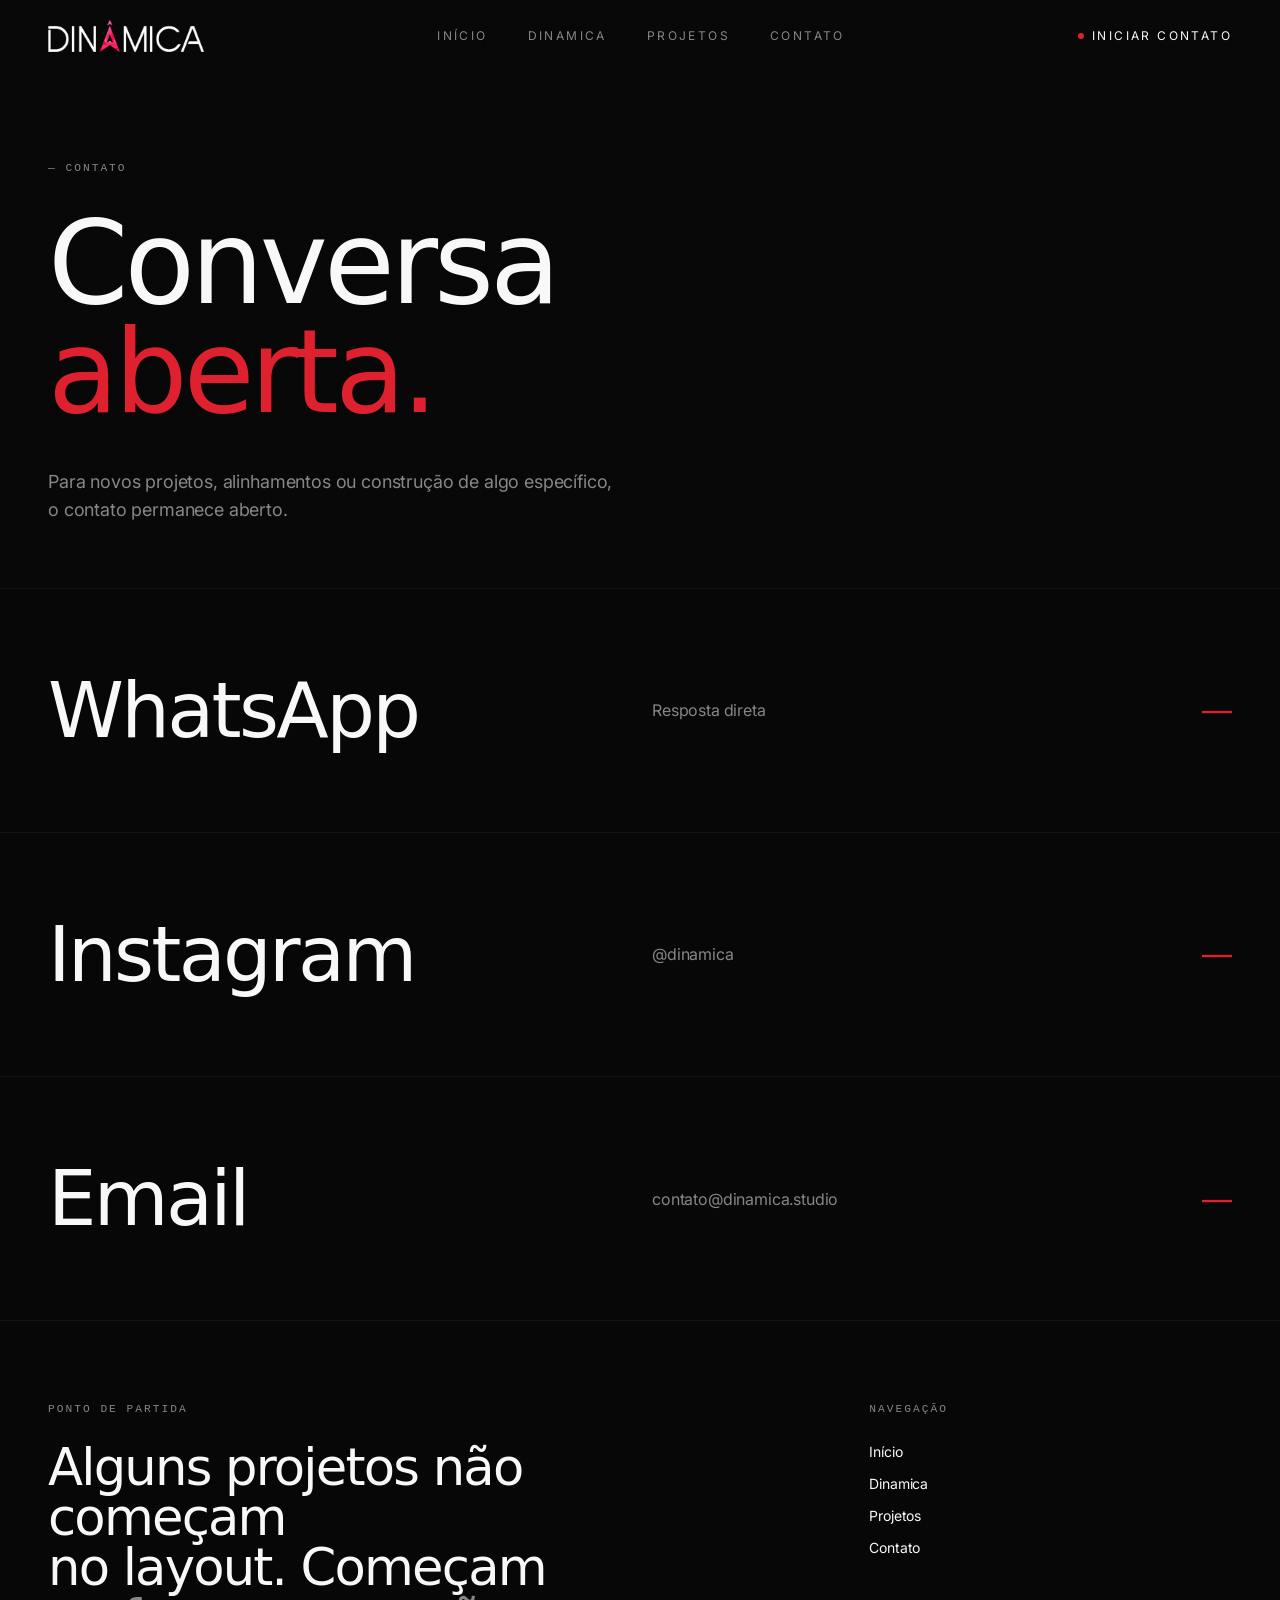
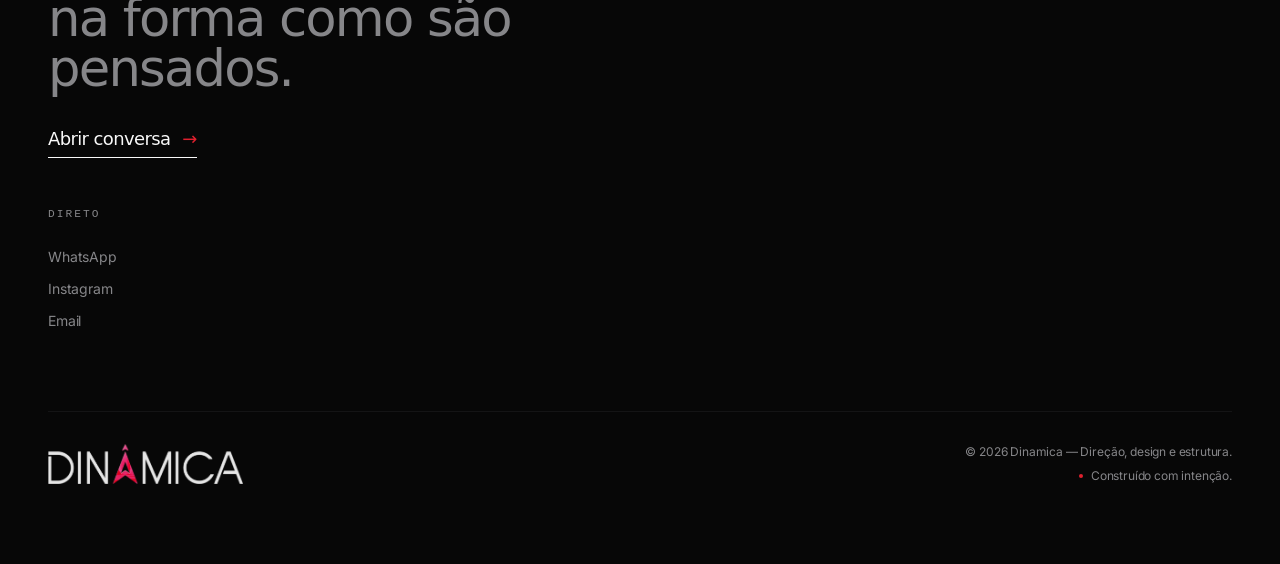
==== contato.html @ 88a6949c "subindo tudo do zero" ====
<!doctype html>
<html lang="pt-BR" class="dark">
  <head>
    <meta charset="utf-8" />
    <meta name="viewport" content="width=device-width, initial-scale=1" />
    <title>Dinamica</title>
    <link rel="icon" type="image/png" href="./assets/favicon.png" />
    <link rel="stylesheet" href="./assets/styles.css" />
    <script src="./assets/app.js" defer></script>
  </head>
  <body>
    <header id="site-header" class="fixed inset-x-0 top-0 z-50 transition-all duration-500 bg-transparent">
      <div class="mx-auto flex max-w-[1600px] items-center justify-between px-6 py-5 md:px-12">
        <a href="./index.html" class="group flex items-center gap-3" aria-label="Dinamica — início">
          <img src="./assets/dinamica-logo.png" alt="Dinamica" class="h-7 w-auto md:h-8" draggable="false" />
        </a>

        <nav class="hidden items-center gap-10 md:flex">
          <a data-nav href="./index.html" class="link-underline text-xs uppercase tracking-[0.2em] text-muted-foreground transition-colors hover:text-foreground">Início</a>
          <a data-nav href="./dinamica.html" class="link-underline text-xs uppercase tracking-[0.2em] text-muted-foreground transition-colors hover:text-foreground">Dinamica</a>
          <a data-nav href="./projetos.html" class="link-underline text-xs uppercase tracking-[0.2em] text-muted-foreground transition-colors hover:text-foreground">Projetos</a>
          <a data-nav href="./contato.html" class="link-underline text-xs uppercase tracking-[0.2em] text-muted-foreground transition-colors hover:text-foreground">Contato</a>
        </nav>

        <a href="./contato.html" class="hidden md:inline-flex items-center gap-2 text-xs uppercase tracking-[0.2em] text-foreground">
          <span class="h-1.5 w-1.5 rounded-full bg-accent"></span>
          Iniciar contato
        </a>

        <button id="menu-toggle" aria-label="Menu" class="md:hidden flex h-9 w-9 flex-col items-center justify-center gap-1.5">
          <span id="menu-line-1" class="h-px w-5 bg-foreground transition-transform"></span>
          <span id="menu-line-2" class="h-px w-5 bg-foreground transition-transform"></span>
        </button>
      </div>

      <div id="mobile-menu" class="md:hidden border-t border-border bg-background/95 backdrop-blur-xl hidden">
        <nav class="flex flex-col px-6 py-6">
          <a href="./index.html" class="py-3 font-display text-2xl tracking-tight">Início</a>
          <a href="./dinamica.html" class="py-3 font-display text-2xl tracking-tight">Dinamica</a>
          <a href="./projetos.html" class="py-3 font-display text-2xl tracking-tight">Projetos</a>
          <a href="./contato.html" class="py-3 font-display text-2xl tracking-tight">Contato</a>
        </nav>
      </div>
    </header>

    <div class="min-h-screen bg-background text-foreground">
      <main>
        <section class="grain min-h-[60vh] pt-28 pb-16 md:pt-40">
          <div class="mx-auto max-w-[1600px] px-6 md:px-12">
            <p class="label-eyebrow">— Contato</p>
            <h1 class="reveal mt-8 font-display leading-[0.95] tracking-[-0.035em] text-[clamp(2.75rem,9vw,8rem)]">
              Conversa<br />
              <span class="text-accent">aberta.</span>
            </h1>
            <p class="reveal mt-10 max-w-xl text-muted-foreground md:text-lg">
              Para novos projetos, alinhamentos ou construção de algo específico,
              o contato permanece aberto.
            </p>
          </div>
        </section>

        <section class="border-t border-border">
          <ul class="divide-y divide-border">
            <li>
              <div class="reveal group block">
                <div class="mx-auto grid max-w-[1600px] grid-cols-12 items-center gap-6 px-6 py-10 md:px-12 md:py-16">
                  <span class="col-span-12 font-display tracking-tight transition-colors group-hover:text-accent text-[clamp(2.25rem,6vw,5rem)] md:col-span-6">
                    WhatsApp
                  </span>
                  <span class="col-span-8 text-sm text-muted-foreground md:col-span-4 md:text-base">
                    Resposta direta
                  </span>
                  <span class="col-span-4 text-right text-2xl text-accent md:col-span-2 md:text-3xl">—</span>
                </div>
              </div>
            </li>
            <li>
              <div class="reveal group block">
                <div class="mx-auto grid max-w-[1600px] grid-cols-12 items-center gap-6 px-6 py-10 md:px-12 md:py-16">
                  <span class="col-span-12 font-display tracking-tight transition-colors group-hover:text-accent text-[clamp(2.25rem,6vw,5rem)] md:col-span-6">
                    Instagram
                  </span>
                  <span class="col-span-8 text-sm text-muted-foreground md:col-span-4 md:text-base">
                    @dinamica
                  </span>
                  <span class="col-span-4 text-right text-2xl text-accent md:col-span-2 md:text-3xl">—</span>
                </div>
              </div>
            </li>
            <li>
              <div class="reveal group block">
                <div class="mx-auto grid max-w-[1600px] grid-cols-12 items-center gap-6 px-6 py-10 md:px-12 md:py-16">
                  <span class="col-span-12 font-display tracking-tight transition-colors group-hover:text-accent text-[clamp(2.25rem,6vw,5rem)] md:col-span-6">
                    Email
                  </span>
                  <span class="col-span-8 text-sm text-muted-foreground md:col-span-4 md:text-base">
                    contato@dinamica.studio
                  </span>
                  <span class="col-span-4 text-right text-2xl text-accent md:col-span-2 md:text-3xl">—</span>
                </div>
              </div>
            </li>
          </ul>
        </section>
      </main>

      <footer class="border-t border-border bg-background">
        <div class="mx-auto max-w-[1600px] px-6 py-16 md:px-12 md:py-20">
          <div class="grid gap-12 md:grid-cols-12">
            <div class="md:col-span-6">
              <p class="label-eyebrow">Ponto de partida</p>
              <h3 class="mt-6 font-display leading-[0.98] tracking-tight text-[clamp(1.75rem,4vw,3.25rem)]">
                Alguns projetos não começam<br />
                no layout. Começam<br />
                <span class="text-muted-foreground">na forma como são pensados.</span>
              </h3>
              <a href="./contato.html" class="mt-8 inline-flex items-center gap-3 border-b border-foreground pb-1 font-display text-base md:text-lg">
                Abrir conversa
                <span class="text-accent">→</span>
              </a>
            </div>

            <div class="md:col-span-3 md:col-start-9">
              <p class="label-eyebrow">Navegação</p>
              <ul class="mt-6 space-y-3 text-sm">
                <li><a href="./index.html" class="link-underline">Início</a></li>
                <li><a href="./dinamica.html" class="link-underline">Dinamica</a></li>
                <li><a href="./projetos.html" class="link-underline">Projetos</a></li>
                <li><a href="./contato.html" class="link-underline">Contato</a></li>
              </ul>
            </div>

            <div class="md:col-span-3">
              <p class="label-eyebrow">Direto</p>
              <ul class="mt-6 space-y-3 text-sm">
                <li><span class="text-muted-foreground">WhatsApp</span></li>
                <li><span class="text-muted-foreground">Instagram</span></li>
                <li><span class="text-muted-foreground">Email</span></li>
              </ul>
            </div>
          </div>

          <div class="mt-20 flex flex-col items-start justify-between gap-6 border-t border-border pt-8 text-xs text-muted-foreground md:flex-row md:items-end">
            <img src="./assets/dinamica-logo.png" alt="Dinamica" class="h-10 w-auto opacity-90" />
            <div class="flex flex-col gap-2 md:items-end">
              <p>© <span id="year"></span> Dinamica — Direção, design e estrutura.</p>
              <p class="flex items-center gap-2">
                <span class="h-1 w-1 rounded-full bg-accent"></span>
                Construído com intenção.
              </p>
            </div>
          </div>
        </div>
      </footer>
    </div>

    <script>
      document.getElementById("year").textContent = String(new Date().getFullYear());
    </script>
  </body>
</html>
---- assets/styles.css ----
@import"https://api.fontshare.com/v2/css?f[]=satoshi@900,700,500,400&f[]=manrope@700,500,400&display=swap";@import"https://fonts.googleapis.com/css2?family=Inter:wght@300;400;500&display=swap";@layer components;@layer properties{@supports (((-webkit-hyphens:none)) and (not (margin-trim:inline))) or ((-moz-orient:inline) and (not (color:rgb(from red r g b)))){*,:before,:after,::backdrop{--tw-translate-x:0;--tw-translate-y:0;--tw-translate-z:0;--tw-rotate-x:initial;--tw-rotate-y:initial;--tw-rotate-z:initial;--tw-skew-x:initial;--tw-skew-y:initial;--tw-scroll-snap-strictness:proximity;--tw-space-y-reverse:0;--tw-space-x-reverse:0;--tw-divide-y-reverse:0;--tw-border-style:solid;--tw-leading:initial;--tw-font-weight:initial;--tw-tracking:initial;--tw-ordinal:initial;--tw-slashed-zero:initial;--tw-numeric-figure:initial;--tw-numeric-spacing:initial;--tw-numeric-fraction:initial;--tw-shadow:0 0 #0000;--tw-shadow-color:initial;--tw-shadow-alpha:100%;--tw-inset-shadow:0 0 #0000;--tw-inset-shadow-color:initial;--tw-inset-shadow-alpha:100%;--tw-ring-color:initial;--tw-ring-shadow:0 0 #0000;--tw-inset-ring-color:initial;--tw-inset-ring-shadow:0 0 #0000;--tw-ring-inset:initial;--tw-ring-offset-width:0px;--tw-ring-offset-color:#fff;--tw-ring-offset-shadow:0 0 #0000;--tw-outline-style:solid;--tw-backdrop-blur:initial;--tw-backdrop-brightness:initial;--tw-backdrop-contrast:initial;--tw-backdrop-grayscale:initial;--tw-backdrop-hue-rotate:initial;--tw-backdrop-invert:initial;--tw-backdrop-opacity:initial;--tw-backdrop-saturate:initial;--tw-backdrop-sepia:initial;--tw-duration:initial;--tw-ease:initial;--tw-content:"";--tw-animation-delay:0s;--tw-animation-direction:normal;--tw-animation-duration:initial;--tw-animation-fill-mode:none;--tw-animation-iteration-count:1;--tw-enter-blur:0;--tw-enter-opacity:1;--tw-enter-rotate:0;--tw-enter-scale:1;--tw-enter-translate-x:0;--tw-enter-translate-y:0;--tw-exit-blur:0;--tw-exit-opacity:1;--tw-exit-rotate:0;--tw-exit-scale:1;--tw-exit-translate-x:0;--tw-exit-translate-y:0}}}@layer theme{:root,:host{--font-sans:"Inter", "Manrope", system-ui, sans-serif;--font-mono:"JetBrains Mono", ui-monospace, monospace;--color-black:#000;--spacing:.25rem;--container-sm:24rem;--container-md:28rem;--container-lg:32rem;--container-xl:36rem;--container-2xl:42rem;--text-xs:.75rem;--text-xs--line-height:calc(1 / .75);--text-sm:.875rem;--text-sm--line-height:calc(1.25 / .875);--text-base:1rem;--text-base--line-height: 1.5 ;--text-lg:1.125rem;--text-lg--line-height:calc(1.75 / 1.125);--text-xl:1.25rem;--text-xl--line-height:calc(1.75 / 1.25);--text-2xl:1.5rem;--text-2xl--line-height:calc(2 / 1.5);--text-3xl:1.875rem;--text-3xl--line-height: 1.2 ;--text-6xl:3.75rem;--text-6xl--line-height:1;--text-8xl:6rem;--text-8xl--line-height:1;--font-weight-normal:400;--font-weight-medium:500;--font-weight-semibold:600;--font-weight-bold:700;--tracking-tight:-.025em;--tracking-widest:.1em;--leading-tight:1.25;--leading-relaxed:1.625;--radius-xl:.75rem;--ease-in-out:cubic-bezier(.4, 0, .2, 1);--animate-pulse:pulse 2s cubic-bezier(.4, 0, .6, 1) infinite;--blur-xl:24px;--aspect-video:16 / 9;--default-transition-duration:.15s;--default-transition-timing-function:cubic-bezier(.4, 0, .2, 1);--default-font-family:"Inter", "Manrope", system-ui, sans-serif;--default-mono-font-family:"JetBrains Mono", ui-monospace, monospace;--font-display:"Satoshi", "Manrope", system-ui, sans-serif;--color-background:var(--background);--color-foreground:var(--foreground);--color-muted-foreground:var(--muted-foreground);--color-accent:var(--accent);--color-accent-foreground:var(--accent-foreground);--color-border:var(--border);--color-border-strong:var(--border-strong)}}@layer base{*,:after,:before,::backdrop{box-sizing:border-box;border:0 solid;margin:0;padding:0}::file-selector-button{box-sizing:border-box;border:0 solid;margin:0;padding:0}html,:host{-webkit-text-size-adjust:100%;tab-size:4;line-height:1.5;font-family:var(--default-font-family,ui-sans-serif, system-ui, sans-serif, "Apple Color Emoji", "Segoe UI Emoji", "Segoe UI Symbol", "Noto Color Emoji");font-feature-settings:var(--default-font-feature-settings,normal);font-variation-settings:var(--default-font-variation-settings,normal);-webkit-tap-highlight-color:transparent}hr{height:0;color:inherit;border-top-width:1px}abbr:where([title]){-webkit-text-decoration:underline dotted;text-decoration:underline dotted}h1,h2,h3,h4,h5,h6{font-size:inherit;font-weight:inherit}a{color:inherit;-webkit-text-decoration:inherit;text-decoration:inherit}b,strong{font-weight:bolder}code,kbd,samp,pre{font-family:var(--default-mono-font-family,ui-monospace, SFMono-Regular, Menlo, Monaco, Consolas, "Liberation Mono", "Courier New", monospace);font-feature-settings:var(--default-mono-font-feature-settings,normal);font-variation-settings:var(--default-mono-font-variation-settings,normal);font-size:1em}small{font-size:80%}sub,sup{vertical-align:baseline;font-size:75%;line-height:0;position:relative}sub{bottom:-.25em}sup{top:-.5em}table{text-indent:0;border-color:inherit;border-collapse:collapse}:-moz-focusring{outline:auto}progress{vertical-align:baseline}summary{display:list-item}ol,ul,menu{list-style:none}img,svg,video,canvas,audio,iframe,embed,object{vertical-align:middle;display:block}img,video{max-width:100%;height:auto}button,input,select,optgroup,textarea{font:inherit;font-feature-settings:inherit;font-variation-settings:inherit;letter-spacing:inherit;color:inherit;opacity:1;background-color:#0000;border-radius:0}::file-selector-button{font:inherit;font-feature-settings:inherit;font-variation-settings:inherit;letter-spacing:inherit;color:inherit;opacity:1;background-color:#0000;border-radius:0}:where(select:is([multiple],[size])) optgroup{font-weight:bolder}:where(select:is([multiple],[size])) optgroup option{padding-inline-start:20px}::file-selector-button{margin-inline-end:4px}::placeholder{opacity:1}@supports (not ((-webkit-appearance:-apple-pay-button))) or (contain-intrinsic-size:1px){::placeholder{color:currentColor}@supports (color:color-mix(in lab,red,red)){::placeholder{color:color-mix(in oklab,currentcolor 50%,transparent)}}}textarea{resize:vertical}::-webkit-search-decoration{-webkit-appearance:none}::-webkit-date-and-time-value{min-height:1lh;text-align:inherit}::-webkit-datetime-edit{display:inline-flex}::-webkit-datetime-edit-fields-wrapper{padding:0}::-webkit-datetime-edit{padding-block:0}::-webkit-datetime-edit-year-field{padding-block:0}::-webkit-datetime-edit-month-field{padding-block:0}::-webkit-datetime-edit-day-field{padding-block:0}::-webkit-datetime-edit-hour-field{padding-block:0}::-webkit-datetime-edit-minute-field{padding-block:0}::-webkit-datetime-edit-second-field{padding-block:0}::-webkit-datetime-edit-millisecond-field{padding-block:0}::-webkit-datetime-edit-meridiem-field{padding-block:0}::-webkit-calendar-picker-indicator{line-height:1}:-moz-ui-invalid{box-shadow:none}button,input:where([type=button],[type=reset],[type=submit]){appearance:button}::file-selector-button{appearance:button}::-webkit-inner-spin-button{height:auto}::-webkit-outer-spin-button{height:auto}[hidden]:where(:not([hidden=until-found])){display:none!important}*{border-color:var(--color-border)}html{scroll-behavior:smooth;-webkit-font-smoothing:antialiased;-moz-osx-font-smoothing:grayscale}body{background-color:var(--color-background);color:var(--color-foreground);font-family:var(--font-sans);letter-spacing:-.01em;font-weight:400}::selection{background-color:var(--color-accent);color:var(--color-accent-foreground)}::-webkit-scrollbar{width:8px;height:8px}::-webkit-scrollbar-track{background:var(--background)}::-webkit-scrollbar-thumb{background:var(--graphite);border-radius:4px}}@layer utilities{.pointer-events-none{pointer-events:none}.invisible{visibility:hidden}.sr-only{clip-path:inset(50%);white-space:nowrap;border-width:0;width:1px;height:1px;margin:-1px;padding:0;position:absolute;overflow:hidden}.absolute{position:absolute}.fixed{position:fixed}.relative{position:relative}.inset-0{inset:calc(var(--spacing) * 0)}.inset-x-0{inset-inline:calc(var(--spacing) * 0)}.inset-y-0{inset-block:calc(var(--spacing) * 0)}.start{inset-inline-start:var(--spacing)}.-top-12{top:calc(var(--spacing) * -12)}.top-0{top:calc(var(--spacing) * 0)}.top-1\.5{top:calc(var(--spacing) * 1.5)}.top-1\/2{top:50%}.top-3\.5{top:calc(var(--spacing) * 3.5)}.top-4{top:calc(var(--spacing) * 4)}.top-\[1px\]{top:1px}.top-\[50\%\]{top:50%}.top-\[60\%\]{top:60%}.top-full{top:100%}.-right-12{right:calc(var(--spacing) * -12)}.right-0{right:calc(var(--spacing) * 0)}.right-1{right:calc(var(--spacing) * 1)}.right-2{right:calc(var(--spacing) * 2)}.right-3{right:calc(var(--spacing) * 3)}.right-4{right:calc(var(--spacing) * 4)}.-bottom-12{bottom:calc(var(--spacing) * -12)}.bottom-0{bottom:calc(var(--spacing) * 0)}.-left-12{left:calc(var(--spacing) * -12)}.left-0{left:calc(var(--spacing) * 0)}.left-1\/2{left:50%}.left-2{left:calc(var(--spacing) * 2)}.left-\[50\%\]{left:50%}.-z-0{z-index:-0}.z-10{z-index:10}.z-20{z-index:20}.z-50{z-index:50}.z-\[1\]{z-index:1}.col-span-2{grid-column:span 2/span 2}.col-span-4{grid-column:span 4/span 4}.col-span-8{grid-column:span 8/span 8}.col-span-10{grid-column:span 10/span 10}.col-span-12{grid-column:span 12/span 12}.-mx-1{margin-inline:calc(var(--spacing) * -1)}.mx-2{margin-inline:calc(var(--spacing) * 2)}.mx-3\.5{margin-inline:calc(var(--spacing) * 3.5)}.mx-auto{margin-inline:auto}.my-0\.5{margin-block:calc(var(--spacing) * .5)}.my-1{margin-block:calc(var(--spacing) * 1)}.-mt-4{margin-top:calc(var(--spacing) * -4)}.mt-1\.5{margin-top:calc(var(--spacing) * 1.5)}.mt-2{margin-top:calc(var(--spacing) * 2)}.mt-3{margin-top:calc(var(--spacing) * 3)}.mt-4{margin-top:calc(var(--spacing) * 4)}.mt-5{margin-top:calc(var(--spacing) * 5)}.mt-6{margin-top:calc(var(--spacing) * 6)}.mt-8{margin-top:calc(var(--spacing) * 8)}.mt-10{margin-top:calc(var(--spacing) * 10)}.mt-12{margin-top:calc(var(--spacing) * 12)}.mt-20{margin-top:calc(var(--spacing) * 20)}.mt-24{margin-top:calc(var(--spacing) * 24)}.mt-auto{margin-top:auto}.mr-2{margin-right:calc(var(--spacing) * 2)}.mb-1{margin-bottom:calc(var(--spacing) * 1)}.mb-6{margin-bottom:calc(var(--spacing) * 6)}.-ml-4{margin-left:calc(var(--spacing) * -4)}.ml-1{margin-left:calc(var(--spacing) * 1)}.ml-2{margin-left:calc(var(--spacing) * 2)}.ml-auto{margin-left:auto}.block{display:block}.flex{display:flex}.grid{display:grid}.hidden{display:none}.inline-block{display:inline-block}.inline-flex{display:inline-flex}.table{display:table}.aspect-\[4\/3\]{aspect-ratio:4/3}.aspect-\[4\/5\]{aspect-ratio:4/5}.aspect-square{aspect-ratio:1}.aspect-video{aspect-ratio:var(--aspect-video)}.size-\(--cell-size\){width:var(--cell-size);height:var(--cell-size)}.size-4{width:calc(var(--spacing) * 4);height:calc(var(--spacing) * 4)}.h-\(--cell-size\){height:var(--cell-size)}.h-1{height:calc(var(--spacing) * 1)}.h-1\.5{height:calc(var(--spacing) * 1.5)}.h-2{height:calc(var(--spacing) * 2)}.h-2\.5{height:calc(var(--spacing) * 2.5)}.h-3{height:calc(var(--spacing) * 3)}.h-3\.5{height:calc(var(--spacing) * 3.5)}.h-4{height:calc(var(--spacing) * 4)}.h-5{height:calc(var(--spacing) * 5)}.h-7{height:calc(var(--spacing) * 7)}.h-8{height:calc(var(--spacing) * 8)}.h-9{height:calc(var(--spacing) * 9)}.h-10{height:calc(var(--spacing) * 10)}.h-12{height:calc(var(--spacing) * 12)}.h-16{height:calc(var(--spacing) * 16)}.h-\[1px\]{height:1px}.h-\[60vh\]{height:60vh}.h-\[var\(--radix-navigation-menu-viewport-height\)\]{height:var(--radix-navigation-menu-viewport-height)}.h-\[var\(--radix-select-trigger-height\)\]{height:var(--radix-select-trigger-height)}.h-auto{height:auto}.h-full{height:100%}.h-px{height:1px}.h-svh{height:100svh}.max-h-\(--radix-context-menu-content-available-height\){max-height:var(--radix-context-menu-content-available-height)}.max-h-\(--radix-select-content-available-height\){max-height:var(--radix-select-content-available-height)}.max-h-40{max-height:calc(var(--spacing) * 40)}.max-h-\[300px\]{max-height:300px}.max-h-\[var\(--radix-dropdown-menu-content-available-height\)\]{max-height:var(--radix-dropdown-menu-content-available-height)}.min-h-0{min-height:calc(var(--spacing) * 0)}.min-h-\[60px\]{min-height:60px}.min-h-\[60vh\]{min-height:60vh}.min-h-\[88vh\]{min-height:88vh}.min-h-\[400px\]{min-height:400px}.min-h-screen{min-height:100vh}.min-h-svh{min-height:100svh}.w-\(--cell-size\){width:var(--cell-size)}.w-\(--sidebar-width\){width:var(--sidebar-width)}.w-0{width:calc(var(--spacing) * 0)}.w-1{width:calc(var(--spacing) * 1)}.w-1\.5{width:calc(var(--spacing) * 1.5)}.w-2{width:calc(var(--spacing) * 2)}.w-2\.5{width:calc(var(--spacing) * 2.5)}.w-3{width:calc(var(--spacing) * 3)}.w-3\.5{width:calc(var(--spacing) * 3.5)}.w-3\/4{width:75%}.w-4{width:calc(var(--spacing) * 4)}.w-5{width:calc(var(--spacing) * 5)}.w-7{width:calc(var(--spacing) * 7)}.w-8{width:calc(var(--spacing) * 8)}.w-9{width:calc(var(--spacing) * 9)}.w-10{width:calc(var(--spacing) * 10)}.w-16{width:calc(var(--spacing) * 16)}.w-64{width:calc(var(--spacing) * 64)}.w-72{width:calc(var(--spacing) * 72)}.w-\[1px\]{width:1px}.w-\[80vw\]{width:80vw}.w-\[100px\]{width:100px}.w-auto{width:auto}.w-fit{width:fit-content}.w-full{width:100%}.w-max{width:max-content}.w-px{width:1px}.max-w-\(--skeleton-width\){max-width:var(--skeleton-width)}.max-w-2xl{max-width:var(--container-2xl)}.max-w-\[1600px\]{max-width:1600px}.max-w-lg{max-width:var(--container-lg)}.max-w-max{max-width:max-content}.max-w-md{max-width:var(--container-md)}.max-w-xl{max-width:var(--container-xl)}.min-w-\(--cell-size\){min-width:var(--cell-size)}.min-w-0{min-width:calc(var(--spacing) * 0)}.min-w-5{min-width:calc(var(--spacing) * 5)}.min-w-8{min-width:calc(var(--spacing) * 8)}.min-w-9{min-width:calc(var(--spacing) * 9)}.min-w-10{min-width:calc(var(--spacing) * 10)}.min-w-\[8rem\]{min-width:8rem}.min-w-\[12rem\]{min-width:12rem}.min-w-\[var\(--radix-select-trigger-width\)\]{min-width:var(--radix-select-trigger-width)}.flex-1{flex:1}.shrink-0{flex-shrink:0}.grow{flex-grow:1}.grow-0{flex-grow:0}.basis-full{flex-basis:100%}.caption-bottom{caption-side:bottom}.border-collapse{border-collapse:collapse}.origin-\(--radix-context-menu-content-transform-origin\){transform-origin:var(--radix-context-menu-content-transform-origin)}.origin-\(--radix-dropdown-menu-content-transform-origin\){transform-origin:var(--radix-dropdown-menu-content-transform-origin)}.origin-\(--radix-hover-card-content-transform-origin\){transform-origin:var(--radix-hover-card-content-transform-origin)}.origin-\(--radix-menubar-content-transform-origin\){transform-origin:var(--radix-menubar-content-transform-origin)}.origin-\(--radix-popover-content-transform-origin\){transform-origin:var(--radix-popover-content-transform-origin)}.origin-\(--radix-select-content-transform-origin\){transform-origin:var(--radix-select-content-transform-origin)}.origin-\(--radix-tooltip-content-transform-origin\){transform-origin:var(--radix-tooltip-content-transform-origin)}.-translate-x-1\/2{--tw-translate-x: -50% ;translate:var(--tw-translate-x) var(--tw-translate-y)}.-translate-x-px{--tw-translate-x:-1px;translate:var(--tw-translate-x) var(--tw-translate-y)}.translate-x-\[-50\%\]{--tw-translate-x:-50%;translate:var(--tw-translate-x) var(--tw-translate-y)}.translate-x-px{--tw-translate-x:1px;translate:var(--tw-translate-x) var(--tw-translate-y)}.-translate-y-1\/2{--tw-translate-y: -50% ;translate:var(--tw-translate-x) var(--tw-translate-y)}.-translate-y-\[3px\]{--tw-translate-y: -3px ;translate:var(--tw-translate-x) var(--tw-translate-y)}.translate-y-\[-50\%\]{--tw-translate-y:-50%;translate:var(--tw-translate-x) var(--tw-translate-y)}.translate-y-\[3px\]{--tw-translate-y:3px;translate:var(--tw-translate-x) var(--tw-translate-y)}.-rotate-45{rotate:-45deg}.rotate-45{rotate:45deg}.rotate-90{rotate:90deg}.transform{transform:var(--tw-rotate-x,) var(--tw-rotate-y,) var(--tw-rotate-z,) var(--tw-skew-x,) var(--tw-skew-y,)}.animate-caret-blink{animation:1.25s ease-out infinite caret-blink}.animate-in{animation:enter var(--tw-animation-duration,var(--tw-duration,.15s))var(--tw-ease,ease)var(--tw-animation-delay,0s)var(--tw-animation-iteration-count,1)var(--tw-animation-direction,normal)var(--tw-animation-fill-mode,none)}.animate-pulse{animation:var(--animate-pulse)}.cursor-default{cursor:default}.cursor-grab{cursor:grab}.cursor-pointer{cursor:pointer}.touch-none{touch-action:none}.resize{resize:both}.snap-x{scroll-snap-type:x var(--tw-scroll-snap-strictness)}.snap-mandatory{--tw-scroll-snap-strictness:mandatory}.snap-center{scroll-snap-align:center}.list-none{list-style-type:none}.grid-cols-12{grid-template-columns:repeat(12,minmax(0,1fr))}.flex-col{flex-direction:column}.flex-col-reverse{flex-direction:column-reverse}.flex-row{flex-direction:row}.flex-wrap{flex-wrap:wrap}.place-content-center{place-content:center}.items-baseline{align-items:baseline}.items-center{align-items:center}.items-end{align-items:flex-end}.items-start{align-items:flex-start}.items-stretch{align-items:stretch}.justify-between{justify-content:space-between}.justify-center{justify-content:center}.justify-end{justify-content:flex-end}.gap-1{gap:calc(var(--spacing) * 1)}.gap-1\.5{gap:calc(var(--spacing) * 1.5)}.gap-2{gap:calc(var(--spacing) * 2)}.gap-3{gap:calc(var(--spacing) * 3)}.gap-4{gap:calc(var(--spacing) * 4)}.gap-5{gap:calc(var(--spacing) * 5)}.gap-6{gap:calc(var(--spacing) * 6)}.gap-8{gap:calc(var(--spacing) * 8)}.gap-10{gap:calc(var(--spacing) * 10)}.gap-12{gap:calc(var(--spacing) * 12)}:where(.space-y-1\.5>:not(:last-child)){--tw-space-y-reverse:0;margin-block-start:calc(calc(var(--spacing) * 1.5) * var(--tw-space-y-reverse));margin-block-end:calc(calc(var(--spacing) * 1.5) * calc(1 - var(--tw-space-y-reverse)))}:where(.space-y-2>:not(:last-child)){--tw-space-y-reverse:0;margin-block-start:calc(calc(var(--spacing) * 2) * var(--tw-space-y-reverse));margin-block-end:calc(calc(var(--spacing) * 2) * calc(1 - var(--tw-space-y-reverse)))}:where(.space-y-3>:not(:last-child)){--tw-space-y-reverse:0;margin-block-start:calc(calc(var(--spacing) * 3) * var(--tw-space-y-reverse));margin-block-end:calc(calc(var(--spacing) * 3) * calc(1 - var(--tw-space-y-reverse)))}:where(.space-y-10>:not(:last-child)){--tw-space-y-reverse:0;margin-block-start:calc(calc(var(--spacing) * 10) * var(--tw-space-y-reverse));margin-block-end:calc(calc(var(--spacing) * 10) * calc(1 - var(--tw-space-y-reverse)))}:where(.space-x-1>:not(:last-child)){--tw-space-x-reverse:0;margin-inline-start:calc(calc(var(--spacing) * 1) * var(--tw-space-x-reverse));margin-inline-end:calc(calc(var(--spacing) * 1) * calc(1 - var(--tw-space-x-reverse)))}:where(.divide-y>:not(:last-child)){--tw-divide-y-reverse:0;border-bottom-style:var(--tw-border-style);border-top-style:var(--tw-border-style);border-top-width:calc(1px * var(--tw-divide-y-reverse));border-bottom-width:calc(1px * calc(1 - var(--tw-divide-y-reverse)))}:where(.divide-border>:not(:last-child)){border-color:var(--border)}:where(.divide-border-strong>:not(:last-child)){border-color:var(--border-strong)}.overflow-auto{overflow:auto}.overflow-hidden{overflow:hidden}.overflow-x-auto{overflow-x:auto}.overflow-x-hidden{overflow-x:hidden}.overflow-y-auto{overflow-y:auto}.overflow-y-hidden{overflow-y:hidden}.scroll-smooth{scroll-behavior:smooth}.rounded-\[2px\]{border-radius:2px}.rounded-\[inherit\]{border-radius:inherit}.rounded-full{border-radius:3.40282e38px}.rounded-lg{border-radius:6px}.rounded-md{border-radius:4px}.rounded-none{border-radius:0}.rounded-sm{border-radius:2px}.rounded-xl{border-radius:var(--radius-xl)}.rounded-t-\[10px\]{border-top-left-radius:10px;border-top-right-radius:10px}.rounded-l-md{border-top-left-radius:4px;border-bottom-left-radius:4px}.rounded-tl-sm{border-top-left-radius:2px}.rounded-r-md{border-top-right-radius:4px;border-bottom-right-radius:4px}.border{border-style:var(--tw-border-style);border-width:1px}.border-2{border-style:var(--tw-border-style);border-width:2px}.border-\[1\.5px\]{border-style:var(--tw-border-style);border-width:1.5px}.border-y{border-block-style:var(--tw-border-style);border-block-width:1px}.border-t{border-top-style:var(--tw-border-style);border-top-width:1px}.border-r{border-right-style:var(--tw-border-style);border-right-width:1px}.border-b{border-bottom-style:var(--tw-border-style);border-bottom-width:1px}.border-l{border-left-style:var(--tw-border-style);border-left-width:1px}.border-dashed{--tw-border-style:dashed;border-style:dashed}.border-\(--color-border\){border-color:var(--color-border)}.border-border{border-color:var(--border)}.border-border-strong{border-color:var(--border-strong)}.border-border\/50{border-color:var(--border)}@supports (color:color-mix(in lab,red,red)){.border-border\/50{border-color:color-mix(in oklab,var(--border) 50%,transparent)}}.border-destructive\/50{border-color:var(--destructive)}@supports (color:color-mix(in lab,red,red)){.border-destructive\/50{border-color:color-mix(in oklab,var(--destructive) 50%,transparent)}}.border-foreground{border-color:var(--foreground)}.border-input{border-color:var(--input)}.border-primary,.border-primary\/50{border-color:var(--primary)}@supports (color:color-mix(in lab,red,red)){.border-primary\/50{border-color:color-mix(in oklab,var(--primary) 50%,transparent)}}.border-transparent{border-color:#0000}.border-t-transparent{border-top-color:#0000}.border-l-transparent{border-left-color:#0000}.bg-\(--color-bg\){background-color:var(--color-bg)}.bg-accent{background-color:var(--accent)}.bg-background,.bg-background\/70{background-color:var(--background)}@supports (color:color-mix(in lab,red,red)){.bg-background\/70{background-color:color-mix(in oklab,var(--background) 70%,transparent)}}.bg-background\/95{background-color:var(--background)}@supports (color:color-mix(in lab,red,red)){.bg-background\/95{background-color:color-mix(in oklab,var(--background) 95%,transparent)}}.bg-black\/80{background-color:#000c}@supports (color:color-mix(in lab,red,red)){.bg-black\/80{background-color:color-mix(in oklab,var(--color-black) 80%,transparent)}}.bg-border{background-color:var(--border)}.bg-border-strong{background-color:var(--border-strong)}.bg-card{background-color:var(--card)}.bg-destructive,.bg-destructive\/10{background-color:var(--destructive)}@supports (color:color-mix(in lab,red,red)){.bg-destructive\/10{background-color:color-mix(in oklab,var(--destructive) 10%,transparent)}}.bg-foreground{background-color:var(--foreground)}.bg-muted,.bg-muted\/50{background-color:var(--muted)}@supports (color:color-mix(in lab,red,red)){.bg-muted\/50{background-color:color-mix(in oklab,var(--muted) 50%,transparent)}}.bg-popover{background-color:var(--popover)}.bg-primary,.bg-primary\/10{background-color:var(--primary)}@supports (color:color-mix(in lab,red,red)){.bg-primary\/10{background-color:color-mix(in oklab,var(--primary) 10%,transparent)}}.bg-primary\/20{background-color:var(--primary)}@supports (color:color-mix(in lab,red,red)){.bg-primary\/20{background-color:color-mix(in oklab,var(--primary) 20%,transparent)}}.bg-secondary{background-color:var(--secondary)}.bg-surface{background-color:var(--surface)}.bg-transparent{background-color:#0000}.fill-current{fill:currentColor}.fill-primary{fill:var(--primary)}.p-0{padding:calc(var(--spacing) * 0)}.p-1{padding:calc(var(--spacing) * 1)}.p-2{padding:calc(var(--spacing) * 2)}.p-3{padding:calc(var(--spacing) * 3)}.p-4{padding:calc(var(--spacing) * 4)}.p-6{padding:calc(var(--spacing) * 6)}.p-7{padding:calc(var(--spacing) * 7)}.p-\[1px\]{padding:1px}.px-\(--cell-size\){padding-inline:var(--cell-size)}.px-1{padding-inline:calc(var(--spacing) * 1)}.px-1\.5{padding-inline:calc(var(--spacing) * 1.5)}.px-2{padding-inline:calc(var(--spacing) * 2)}.px-2\.5{padding-inline:calc(var(--spacing) * 2.5)}.px-3{padding-inline:calc(var(--spacing) * 3)}.px-4{padding-inline:calc(var(--spacing) * 4)}.px-6{padding-inline:calc(var(--spacing) * 6)}.px-8{padding-inline:calc(var(--spacing) * 8)}.py-0\.5{padding-block:calc(var(--spacing) * .5)}.py-1{padding-block:calc(var(--spacing) * 1)}.py-1\.5{padding-block:calc(var(--spacing) * 1.5)}.py-2{padding-block:calc(var(--spacing) * 2)}.py-3{padding-block:calc(var(--spacing) * 3)}.py-4{padding-block:calc(var(--spacing) * 4)}.py-5{padding-block:calc(var(--spacing) * 5)}.py-6{padding-block:calc(var(--spacing) * 6)}.py-10{padding-block:calc(var(--spacing) * 10)}.py-16{padding-block:calc(var(--spacing) * 16)}.py-20{padding-block:calc(var(--spacing) * 20)}.pt-0{padding-top:calc(var(--spacing) * 0)}.pt-3{padding-top:calc(var(--spacing) * 3)}.pt-4{padding-top:calc(var(--spacing) * 4)}.pt-5{padding-top:calc(var(--spacing) * 5)}.pt-6{padding-top:calc(var(--spacing) * 6)}.pt-8{padding-top:calc(var(--spacing) * 8)}.pt-24{padding-top:calc(var(--spacing) * 24)}.pt-28{padding-top:calc(var(--spacing) * 28)}.pr-1{padding-right:calc(var(--spacing) * 1)}.pr-2{padding-right:calc(var(--spacing) * 2)}.pr-2\.5{padding-right:calc(var(--spacing) * 2.5)}.pr-8{padding-right:calc(var(--spacing) * 8)}.pb-1{padding-bottom:calc(var(--spacing) * 1)}.pb-3{padding-bottom:calc(var(--spacing) * 3)}.pb-4{padding-bottom:calc(var(--spacing) * 4)}.pb-6{padding-bottom:calc(var(--spacing) * 6)}.pb-16{padding-bottom:calc(var(--spacing) * 16)}.pb-20{padding-bottom:calc(var(--spacing) * 20)}.pb-32{padding-bottom:calc(var(--spacing) * 32)}.pl-2{padding-left:calc(var(--spacing) * 2)}.pl-2\.5{padding-left:calc(var(--spacing) * 2.5)}.pl-4{padding-left:calc(var(--spacing) * 4)}.pl-8{padding-left:calc(var(--spacing) * 8)}.text-center{text-align:center}.text-left{text-align:left}.text-right{text-align:right}.align-middle{vertical-align:middle}.font-display{font-family:Satoshi,Manrope,system-ui,sans-serif}.font-mono{font-family:JetBrains Mono,ui-monospace,monospace}.text-2xl{font-size:var(--text-2xl);line-height:var(--tw-leading,var(--text-2xl--line-height))}.text-6xl{font-size:var(--text-6xl);line-height:var(--tw-leading,var(--text-6xl--line-height))}.text-base{font-size:var(--text-base);line-height:var(--tw-leading,var(--text-base--line-height))}.text-lg{font-size:var(--text-lg);line-height:var(--tw-leading,var(--text-lg--line-height))}.text-sm{font-size:var(--text-sm);line-height:var(--tw-leading,var(--text-sm--line-height))}.text-xl{font-size:var(--text-xl);line-height:var(--tw-leading,var(--text-xl--line-height))}.text-xs{font-size:var(--text-xs);line-height:var(--tw-leading,var(--text-xs--line-height))}.text-\[0\.8rem\]{font-size:.8rem}.text-\[0\.65rem\]{font-size:.65rem}.text-\[clamp\(1\.5rem\,3\.5vw\,2\.75rem\)\]{font-size:clamp(1.5rem,3.5vw,2.75rem)}.text-\[clamp\(1\.5rem\,3vw\,2\.25rem\)\]{font-size:clamp(1.5rem,3vw,2.25rem)}.text-\[clamp\(1\.75rem\,4vw\,3\.25rem\)\]{font-size:clamp(1.75rem,4vw,3.25rem)}.text-\[clamp\(1\.75rem\,6vw\,5\.5rem\)\]{font-size:clamp(1.75rem,6vw,5.5rem)}.text-\[clamp\(2\.5rem\,8vw\,7rem\)\]{font-size:clamp(2.5rem,8vw,7rem)}.text-\[clamp\(2\.5rem\,9vw\,8rem\)\]{font-size:clamp(2.5rem,9vw,8rem)}.text-\[clamp\(2\.25rem\,6vw\,5rem\)\]{font-size:clamp(2.25rem,6vw,5rem)}.text-\[clamp\(2\.75rem\,9vw\,8rem\)\]{font-size:clamp(2.75rem,9vw,8rem)}.text-\[clamp\(2rem\,5vw\,4\.25rem\)\]{font-size:clamp(2rem,5vw,4.25rem)}.text-\[clamp\(3rem\,9vw\,9rem\)\]{font-size:clamp(3rem,9vw,9rem)}.leading-\[0\.92\]{--tw-leading:.92;line-height:.92}.leading-\[0\.95\]{--tw-leading:.95;line-height:.95}.leading-\[0\.98\]{--tw-leading:.98;line-height:.98}.leading-\[1\.1\]{--tw-leading:1.1;line-height:1.1}.leading-\[1\.05\]{--tw-leading:1.05;line-height:1.05}.leading-\[1\.15\]{--tw-leading:1.15;line-height:1.15}.leading-\[1\],.leading-none{--tw-leading:1;line-height:1}.leading-relaxed{--tw-leading:var(--leading-relaxed);line-height:var(--leading-relaxed)}.leading-tight{--tw-leading:var(--leading-tight);line-height:var(--leading-tight)}.font-bold{--tw-font-weight:var(--font-weight-bold);font-weight:var(--font-weight-bold)}.font-medium{--tw-font-weight:var(--font-weight-medium);font-weight:var(--font-weight-medium)}.font-normal{--tw-font-weight:var(--font-weight-normal);font-weight:var(--font-weight-normal)}.font-semibold{--tw-font-weight:var(--font-weight-semibold);font-weight:var(--font-weight-semibold)}.tracking-\[-0\.035em\]{--tw-tracking:-.035em;letter-spacing:-.035em}.tracking-\[0\.2em\]{--tw-tracking:.2em;letter-spacing:.2em}.tracking-tight{--tw-tracking:var(--tracking-tight);letter-spacing:var(--tracking-tight)}.tracking-widest{--tw-tracking:var(--tracking-widest);letter-spacing:var(--tracking-widest)}.break-words{overflow-wrap:break-word}.whitespace-nowrap{white-space:nowrap}.text-accent{color:var(--accent)}.text-accent-foreground{color:var(--accent-foreground)}.text-card-foreground{color:var(--card-foreground)}.text-current{color:currentColor}.text-destructive{color:var(--destructive)}.text-destructive-foreground{color:var(--destructive-foreground)}.text-foreground,.text-foreground\/\[0\.04\]{color:var(--foreground)}@supports (color:color-mix(in lab,red,red)){.text-foreground\/\[0\.04\]{color:color-mix(in oklab,var(--foreground) 4%,transparent)}}.text-muted-foreground{color:var(--muted-foreground)}.text-popover-foreground{color:var(--popover-foreground)}.text-primary{color:var(--primary)}.text-primary-foreground{color:var(--primary-foreground)}.text-secondary-foreground{color:var(--secondary-foreground)}.uppercase{text-transform:uppercase}.italic{font-style:italic}.tabular-nums{--tw-numeric-spacing:tabular-nums;font-variant-numeric:var(--tw-ordinal,) var(--tw-slashed-zero,) var(--tw-numeric-figure,) var(--tw-numeric-spacing,) var(--tw-numeric-fraction,)}.underline-offset-4{text-underline-offset:4px}.opacity-0{opacity:0}.opacity-30{opacity:.3}.opacity-50{opacity:.5}.opacity-60{opacity:.6}.opacity-70{opacity:.7}.opacity-90{opacity:.9}.shadow{--tw-shadow:0 1px 3px 0 var(--tw-shadow-color,#0000001a), 0 1px 2px -1px var(--tw-shadow-color,#0000001a);box-shadow:var(--tw-inset-shadow),var(--tw-inset-ring-shadow),var(--tw-ring-offset-shadow),var(--tw-ring-shadow),var(--tw-shadow)}.shadow-\[0_0_0_1px_var\(--sidebar-border\)\]{--tw-shadow:0 0 0 1px var(--tw-shadow-color,var(--sidebar-border));box-shadow:var(--tw-inset-shadow),var(--tw-inset-ring-shadow),var(--tw-ring-offset-shadow),var(--tw-ring-shadow),var(--tw-shadow)}.shadow-lg{--tw-shadow:0 10px 15px -3px var(--tw-shadow-color,#0000001a), 0 4px 6px -4px var(--tw-shadow-color,#0000001a);box-shadow:var(--tw-inset-shadow),var(--tw-inset-ring-shadow),var(--tw-ring-offset-shadow),var(--tw-ring-shadow),var(--tw-shadow)}.shadow-md{--tw-shadow:0 4px 6px -1px var(--tw-shadow-color,#0000001a), 0 2px 4px -2px var(--tw-shadow-color,#0000001a);box-shadow:var(--tw-inset-shadow),var(--tw-inset-ring-shadow),var(--tw-ring-offset-shadow),var(--tw-ring-shadow),var(--tw-shadow)}.shadow-none{--tw-shadow:0 0 #0000;box-shadow:var(--tw-inset-shadow),var(--tw-inset-ring-shadow),var(--tw-ring-offset-shadow),var(--tw-ring-shadow),var(--tw-shadow)}.shadow-sm{--tw-shadow:0 1px 3px 0 var(--tw-shadow-color,#0000001a), 0 1px 2px -1px var(--tw-shadow-color,#0000001a);box-shadow:var(--tw-inset-shadow),var(--tw-inset-ring-shadow),var(--tw-ring-offset-shadow),var(--tw-ring-shadow),var(--tw-shadow)}.shadow-xl{--tw-shadow:0 20px 25px -5px var(--tw-shadow-color,#0000001a), 0 8px 10px -6px var(--tw-shadow-color,#0000001a);box-shadow:var(--tw-inset-shadow),var(--tw-inset-ring-shadow),var(--tw-ring-offset-shadow),var(--tw-ring-shadow),var(--tw-shadow)}.shadow-xs{--tw-shadow:0 1px 2px 0 var(--tw-shadow-color,#0000000d);box-shadow:var(--tw-inset-shadow),var(--tw-inset-ring-shadow),var(--tw-ring-offset-shadow),var(--tw-ring-shadow),var(--tw-shadow)}.ring-0{--tw-ring-shadow:var(--tw-ring-inset,) 0 0 0 calc(0px + var(--tw-ring-offset-width)) var(--tw-ring-color,currentcolor);box-shadow:var(--tw-inset-shadow),var(--tw-inset-ring-shadow),var(--tw-ring-offset-shadow),var(--tw-ring-shadow),var(--tw-shadow)}.ring-1{--tw-ring-shadow:var(--tw-ring-inset,) 0 0 0 calc(1px + var(--tw-ring-offset-width)) var(--tw-ring-color,currentcolor);box-shadow:var(--tw-inset-shadow),var(--tw-inset-ring-shadow),var(--tw-ring-offset-shadow),var(--tw-ring-shadow),var(--tw-shadow)}.ring-ring{--tw-ring-color:var(--ring)}.ring-offset-background{--tw-ring-offset-color:var(--background)}.outline{outline-style:var(--tw-outline-style);outline-width:1px}.backdrop-blur-xl{--tw-backdrop-blur:blur(var(--blur-xl));-webkit-backdrop-filter:var(--tw-backdrop-blur,) var(--tw-backdrop-brightness,) var(--tw-backdrop-contrast,) var(--tw-backdrop-grayscale,) var(--tw-backdrop-hue-rotate,) var(--tw-backdrop-invert,) var(--tw-backdrop-opacity,) var(--tw-backdrop-saturate,) var(--tw-backdrop-sepia,);backdrop-filter:var(--tw-backdrop-blur,) var(--tw-backdrop-brightness,) var(--tw-backdrop-contrast,) var(--tw-backdrop-grayscale,) var(--tw-backdrop-hue-rotate,) var(--tw-backdrop-invert,) var(--tw-backdrop-opacity,) var(--tw-backdrop-saturate,) var(--tw-backdrop-sepia,)}.transition{transition-property:color,background-color,border-color,outline-color,text-decoration-color,fill,stroke,--tw-gradient-from,--tw-gradient-via,--tw-gradient-to,opacity,box-shadow,transform,translate,scale,rotate,filter,-webkit-backdrop-filter,backdrop-filter,display,content-visibility,overlay,pointer-events;transition-timing-function:var(--tw-ease,var(--default-transition-timing-function));transition-duration:var(--tw-duration,var(--default-transition-duration))}.transition-\[left\,right\,width\]{transition-property:left,right,width;transition-timing-function:var(--tw-ease,var(--default-transition-timing-function));transition-duration:var(--tw-duration,var(--default-transition-duration))}.transition-\[margin\,opacity\]{transition-property:margin,opacity;transition-timing-function:var(--tw-ease,var(--default-transition-timing-function));transition-duration:var(--tw-duration,var(--default-transition-duration))}.transition-\[width\,height\,padding\]{transition-property:width,height,padding;transition-timing-function:var(--tw-ease,var(--default-transition-timing-function));transition-duration:var(--tw-duration,var(--default-transition-duration))}.transition-\[width\]{transition-property:width;transition-timing-function:var(--tw-ease,var(--default-transition-timing-function));transition-duration:var(--tw-duration,var(--default-transition-duration))}.transition-all{transition-property:all;transition-timing-function:var(--tw-ease,var(--default-transition-timing-function));transition-duration:var(--tw-duration,var(--default-transition-duration))}.transition-colors{transition-property:color,background-color,border-color,outline-color,text-decoration-color,fill,stroke,--tw-gradient-from,--tw-gradient-via,--tw-gradient-to;transition-timing-function:var(--tw-ease,var(--default-transition-timing-function));transition-duration:var(--tw-duration,var(--default-transition-duration))}.transition-opacity{transition-property:opacity;transition-timing-function:var(--tw-ease,var(--default-transition-timing-function));transition-duration:var(--tw-duration,var(--default-transition-duration))}.transition-transform{transition-property:transform,translate,scale,rotate;transition-timing-function:var(--tw-ease,var(--default-transition-timing-function));transition-duration:var(--tw-duration,var(--default-transition-duration))}.duration-200{--tw-duration:.2s;transition-duration:.2s}.duration-300{--tw-duration:.3s;transition-duration:.3s}.duration-500{--tw-duration:.5s;transition-duration:.5s}.duration-1000{--tw-duration:1s;transition-duration:1s}.ease-in-out{--tw-ease:var(--ease-in-out);transition-timing-function:var(--ease-in-out)}.ease-linear{--tw-ease:linear;transition-timing-function:linear}.fade-in-0{--tw-enter-opacity:0}.outline-none{--tw-outline-style:none;outline-style:none}.select-none{-webkit-user-select:none;user-select:none}.zoom-in-95{--tw-enter-scale:.95}.\[--cell-size\:2rem\]{--cell-size:2rem}.\[scrollbar-width\:none\]{scrollbar-width:none}.group-focus-within\/menu-item\:opacity-100:is(:where(.group\/menu-item):focus-within *){opacity:1}@media(hover:hover){.group-hover\:translate-x-1:is(:where(.group):hover *){--tw-translate-x:calc(var(--spacing) * 1);translate:var(--tw-translate-x) var(--tw-translate-y)}.group-hover\:text-accent:is(:where(.group):hover *){color:var(--accent)}.group-hover\:opacity-60:is(:where(.group):hover *){opacity:.6}.group-hover\:opacity-100:is(:where(.group):hover *),.group-hover\/menu-item\:opacity-100:is(:where(.group\/menu-item):hover *){opacity:1}}.group-has-\[\[data-sidebar\=menu-action\]\]\/menu-item\:pr-8:is(:where(.group\/menu-item):has([data-sidebar=menu-action]) *){padding-right:calc(var(--spacing) * 8)}.group-data-\[collapsible\=icon\]\:-mt-8:is(:where(.group)[data-collapsible=icon] *){margin-top:calc(var(--spacing) * -8)}.group-data-\[collapsible\=icon\]\:hidden:is(:where(.group)[data-collapsible=icon] *){display:none}.group-data-\[collapsible\=icon\]\:\!size-8:is(:where(.group)[data-collapsible=icon] *){width:calc(var(--spacing) * 8)!important;height:calc(var(--spacing) * 8)!important}.group-data-\[collapsible\=icon\]\:w-\(--sidebar-width-icon\):is(:where(.group)[data-collapsible=icon] *){width:var(--sidebar-width-icon)}.group-data-\[collapsible\=icon\]\:w-\[calc\(var\(--sidebar-width-icon\)_\+_theme\(spacing\.4\)\)\]:is(:where(.group)[data-collapsible=icon] *){width:calc(var(--sidebar-width-icon) + 1rem)}.group-data-\[collapsible\=icon\]\:w-\[calc\(var\(--sidebar-width-icon\)_\+_theme\(spacing\.4\)_\+2px\)\]:is(:where(.group)[data-collapsible=icon] *){width:calc(var(--sidebar-width-icon) + 1rem + 2px)}.group-data-\[collapsible\=icon\]\:overflow-hidden:is(:where(.group)[data-collapsible=icon] *){overflow:hidden}.group-data-\[collapsible\=icon\]\:\!p-0:is(:where(.group)[data-collapsible=icon] *){padding:calc(var(--spacing) * 0)!important}.group-data-\[collapsible\=icon\]\:\!p-2:is(:where(.group)[data-collapsible=icon] *){padding:calc(var(--spacing) * 2)!important}.group-data-\[collapsible\=icon\]\:opacity-0:is(:where(.group)[data-collapsible=icon] *){opacity:0}.group-data-\[collapsible\=offcanvas\]\:right-\[calc\(var\(--sidebar-width\)\*-1\)\]:is(:where(.group)[data-collapsible=offcanvas] *){right:calc(var(--sidebar-width) * -1)}.group-data-\[collapsible\=offcanvas\]\:left-\[calc\(var\(--sidebar-width\)\*-1\)\]:is(:where(.group)[data-collapsible=offcanvas] *){left:calc(var(--sidebar-width) * -1)}.group-data-\[collapsible\=offcanvas\]\:w-0:is(:where(.group)[data-collapsible=offcanvas] *){width:calc(var(--spacing) * 0)}.group-data-\[collapsible\=offcanvas\]\:translate-x-0:is(:where(.group)[data-collapsible=offcanvas] *){--tw-translate-x:calc(var(--spacing) * 0);translate:var(--tw-translate-x) var(--tw-translate-y)}.group-data-\[focused\=true\]\/day\:relative:is(:where(.group\/day)[data-focused=true] *){position:relative}.group-data-\[focused\=true\]\/day\:z-10:is(:where(.group\/day)[data-focused=true] *){z-index:10}.group-data-\[focused\=true\]\/day\:border-ring:is(:where(.group\/day)[data-focused=true] *){border-color:var(--ring)}.group-data-\[focused\=true\]\/day\:ring-\[3px\]:is(:where(.group\/day)[data-focused=true] *){--tw-ring-shadow:var(--tw-ring-inset,) 0 0 0 calc(3px + var(--tw-ring-offset-width)) var(--tw-ring-color,currentcolor);box-shadow:var(--tw-inset-shadow),var(--tw-inset-ring-shadow),var(--tw-ring-offset-shadow),var(--tw-ring-shadow),var(--tw-shadow)}.group-data-\[focused\=true\]\/day\:ring-ring\/50:is(:where(.group\/day)[data-focused=true] *){--tw-ring-color:var(--ring)}@supports (color:color-mix(in lab,red,red)){.group-data-\[focused\=true\]\/day\:ring-ring\/50:is(:where(.group\/day)[data-focused=true] *){--tw-ring-color:color-mix(in oklab, var(--ring) 50%, transparent)}}.group-data-\[side\=left\]\:-right-4:is(:where(.group)[data-side=left] *){right:calc(var(--spacing) * -4)}.group-data-\[side\=left\]\:border-r:is(:where(.group)[data-side=left] *){border-right-style:var(--tw-border-style);border-right-width:1px}.group-data-\[side\=right\]\:left-0:is(:where(.group)[data-side=right] *){left:calc(var(--spacing) * 0)}.group-data-\[side\=right\]\:rotate-180:is(:where(.group)[data-side=right] *){rotate:180deg}.group-data-\[side\=right\]\:border-l:is(:where(.group)[data-side=right] *){border-left-style:var(--tw-border-style);border-left-width:1px}.group-data-\[state\=open\]\:rotate-180:is(:where(.group)[data-state=open] *){rotate:180deg}.group-data-\[variant\=floating\]\:rounded-lg:is(:where(.group)[data-variant=floating] *){border-radius:6px}.group-data-\[variant\=floating\]\:border:is(:where(.group)[data-variant=floating] *){border-style:var(--tw-border-style);border-width:1px}.group-data-\[variant\=floating\]\:shadow:is(:where(.group)[data-variant=floating] *){--tw-shadow:0 1px 3px 0 var(--tw-shadow-color,#0000001a), 0 1px 2px -1px var(--tw-shadow-color,#0000001a);box-shadow:var(--tw-inset-shadow),var(--tw-inset-ring-shadow),var(--tw-ring-offset-shadow),var(--tw-ring-shadow),var(--tw-shadow)}.group-\[\.toast\]\:bg-muted:is(:where(.group).toast *){background-color:var(--muted)}.group-\[\.toast\]\:bg-primary:is(:where(.group).toast *){background-color:var(--primary)}.group-\[\.toast\]\:text-muted-foreground:is(:where(.group).toast *){color:var(--muted-foreground)}.group-\[\.toast\]\:text-primary-foreground:is(:where(.group).toast *){color:var(--primary-foreground)}.group-\[\.toaster\]\:border-border:is(:where(.group).toaster *){border-color:var(--border)}.group-\[\.toaster\]\:bg-background:is(:where(.group).toaster *){background-color:var(--background)}.group-\[\.toaster\]\:text-foreground:is(:where(.group).toaster *){color:var(--foreground)}.group-\[\.toaster\]\:shadow-lg:is(:where(.group).toaster *){--tw-shadow:0 10px 15px -3px var(--tw-shadow-color,#0000001a), 0 4px 6px -4px var(--tw-shadow-color,#0000001a);box-shadow:var(--tw-inset-shadow),var(--tw-inset-ring-shadow),var(--tw-ring-offset-shadow),var(--tw-ring-shadow),var(--tw-shadow)}.peer-disabled\:cursor-not-allowed:is(:where(.peer):disabled~*){cursor:not-allowed}.peer-disabled\:opacity-70:is(:where(.peer):disabled~*){opacity:.7}.peer-data-\[size\=default\]\/menu-button\:top-1\.5:is(:where(.peer\/menu-button)[data-size=default]~*){top:calc(var(--spacing) * 1.5)}.peer-data-\[size\=lg\]\/menu-button\:top-2\.5:is(:where(.peer\/menu-button)[data-size=lg]~*){top:calc(var(--spacing) * 2.5)}.peer-data-\[size\=sm\]\/menu-button\:top-1:is(:where(.peer\/menu-button)[data-size=sm]~*){top:calc(var(--spacing) * 1)}.file\:border-0::file-selector-button{border-style:var(--tw-border-style);border-width:0}.file\:bg-transparent::file-selector-button{background-color:#0000}.file\:text-sm::file-selector-button{font-size:var(--text-sm);line-height:var(--tw-leading,var(--text-sm--line-height))}.file\:font-medium::file-selector-button{--tw-font-weight:var(--font-weight-medium);font-weight:var(--font-weight-medium)}.file\:text-foreground::file-selector-button{color:var(--foreground)}.placeholder\:text-muted-foreground::placeholder{color:var(--muted-foreground)}.after\:absolute:after{content:var(--tw-content);position:absolute}.after\:-inset-2:after{content:var(--tw-content);inset:calc(var(--spacing) * -2)}.after\:inset-y-0:after{content:var(--tw-content);inset-block:calc(var(--spacing) * 0)}.after\:left-1\/2:after{content:var(--tw-content);left:50%}.after\:w-1:after{content:var(--tw-content);width:calc(var(--spacing) * 1)}.after\:w-\[2px\]:after{content:var(--tw-content);width:2px}.after\:-translate-x-1\/2:after{content:var(--tw-content);--tw-translate-x: -50% ;translate:var(--tw-translate-x) var(--tw-translate-y)}.group-data-\[collapsible\=offcanvas\]\:after\:left-full:is(:where(.group)[data-collapsible=offcanvas] *):after{content:var(--tw-content);left:100%}.first\:rounded-l-md:first-child{border-top-left-radius:4px;border-bottom-left-radius:4px}.first\:border-l:first-child{border-left-style:var(--tw-border-style);border-left-width:1px}.last\:rounded-r-md:last-child{border-top-right-radius:4px;border-bottom-right-radius:4px}@media(hover:hover){.hover\:border-accent:hover{border-color:var(--accent)}.hover\:bg-accent:hover{background-color:var(--accent)}.hover\:bg-background:hover{background-color:var(--background)}.hover\:bg-destructive\/80:hover{background-color:var(--destructive)}@supports (color:color-mix(in lab,red,red)){.hover\:bg-destructive\/80:hover{background-color:color-mix(in oklab,var(--destructive) 80%,transparent)}}.hover\:bg-destructive\/90:hover{background-color:var(--destructive)}@supports (color:color-mix(in lab,red,red)){.hover\:bg-destructive\/90:hover{background-color:color-mix(in oklab,var(--destructive) 90%,transparent)}}.hover\:bg-muted:hover,.hover\:bg-muted\/50:hover{background-color:var(--muted)}@supports (color:color-mix(in lab,red,red)){.hover\:bg-muted\/50:hover{background-color:color-mix(in oklab,var(--muted) 50%,transparent)}}.hover\:bg-primary\/80:hover{background-color:var(--primary)}@supports (color:color-mix(in lab,red,red)){.hover\:bg-primary\/80:hover{background-color:color-mix(in oklab,var(--primary) 80%,transparent)}}.hover\:bg-primary\/90:hover{background-color:var(--primary)}@supports (color:color-mix(in lab,red,red)){.hover\:bg-primary\/90:hover{background-color:color-mix(in oklab,var(--primary) 90%,transparent)}}.hover\:bg-secondary\/80:hover{background-color:var(--secondary)}@supports (color:color-mix(in lab,red,red)){.hover\:bg-secondary\/80:hover{background-color:color-mix(in oklab,var(--secondary) 80%,transparent)}}.hover\:text-accent:hover{color:var(--accent)}.hover\:text-accent-foreground:hover{color:var(--accent-foreground)}.hover\:text-foreground:hover{color:var(--foreground)}.hover\:text-muted-foreground:hover{color:var(--muted-foreground)}.hover\:underline:hover{text-decoration-line:underline}.hover\:opacity-100:hover{opacity:1}.hover\:shadow-\[0_0_0_1px_var\(--sidebar-accent\)\]:hover{--tw-shadow:0 0 0 1px var(--tw-shadow-color,var(--sidebar-accent));box-shadow:var(--tw-inset-shadow),var(--tw-inset-ring-shadow),var(--tw-ring-offset-shadow),var(--tw-ring-shadow),var(--tw-shadow)}}.focus\:bg-accent:focus{background-color:var(--accent)}.focus\:text-accent-foreground:focus{color:var(--accent-foreground)}.focus\:ring-1:focus{--tw-ring-shadow:var(--tw-ring-inset,) 0 0 0 calc(1px + var(--tw-ring-offset-width)) var(--tw-ring-color,currentcolor);box-shadow:var(--tw-inset-shadow),var(--tw-inset-ring-shadow),var(--tw-ring-offset-shadow),var(--tw-ring-shadow),var(--tw-shadow)}.focus\:ring-2:focus{--tw-ring-shadow:var(--tw-ring-inset,) 0 0 0 calc(2px + var(--tw-ring-offset-width)) var(--tw-ring-color,currentcolor);box-shadow:var(--tw-inset-shadow),var(--tw-inset-ring-shadow),var(--tw-ring-offset-shadow),var(--tw-ring-shadow),var(--tw-shadow)}.focus\:ring-ring:focus{--tw-ring-color:var(--ring)}.focus\:ring-offset-2:focus{--tw-ring-offset-width:2px;--tw-ring-offset-shadow:var(--tw-ring-inset,) 0 0 0 var(--tw-ring-offset-width) var(--tw-ring-offset-color)}.focus\:outline-none:focus{--tw-outline-style:none;outline-style:none}.focus-visible\:ring-1:focus-visible{--tw-ring-shadow:var(--tw-ring-inset,) 0 0 0 calc(1px + var(--tw-ring-offset-width)) var(--tw-ring-color,currentcolor);box-shadow:var(--tw-inset-shadow),var(--tw-inset-ring-shadow),var(--tw-ring-offset-shadow),var(--tw-ring-shadow),var(--tw-shadow)}.focus-visible\:ring-2:focus-visible{--tw-ring-shadow:var(--tw-ring-inset,) 0 0 0 calc(2px + var(--tw-ring-offset-width)) var(--tw-ring-color,currentcolor);box-shadow:var(--tw-inset-shadow),var(--tw-inset-ring-shadow),var(--tw-ring-offset-shadow),var(--tw-ring-shadow),var(--tw-shadow)}.focus-visible\:ring-ring:focus-visible{--tw-ring-color:var(--ring)}.focus-visible\:ring-offset-1:focus-visible{--tw-ring-offset-width:1px;--tw-ring-offset-shadow:var(--tw-ring-inset,) 0 0 0 var(--tw-ring-offset-width) var(--tw-ring-offset-color)}.focus-visible\:ring-offset-2:focus-visible{--tw-ring-offset-width:2px;--tw-ring-offset-shadow:var(--tw-ring-inset,) 0 0 0 var(--tw-ring-offset-width) var(--tw-ring-offset-color)}.focus-visible\:ring-offset-background:focus-visible{--tw-ring-offset-color:var(--background)}.focus-visible\:outline-none:focus-visible{--tw-outline-style:none;outline-style:none}.disabled\:pointer-events-none:disabled{pointer-events:none}.disabled\:cursor-not-allowed:disabled{cursor:not-allowed}.disabled\:opacity-30:disabled{opacity:.3}.disabled\:opacity-50:disabled{opacity:.5}@media(hover:hover){.disabled\:hover\:border-border-strong:disabled:hover{border-color:var(--border-strong)}.disabled\:hover\:text-foreground:disabled:hover{color:var(--foreground)}}.has-focus\:border-ring:has(:focus){border-color:var(--ring)}.has-focus\:ring-\[3px\]:has(:focus){--tw-ring-shadow:var(--tw-ring-inset,) 0 0 0 calc(3px + var(--tw-ring-offset-width)) var(--tw-ring-color,currentcolor);box-shadow:var(--tw-inset-shadow),var(--tw-inset-ring-shadow),var(--tw-ring-offset-shadow),var(--tw-ring-shadow),var(--tw-shadow)}.has-focus\:ring-ring\/50:has(:focus){--tw-ring-color:var(--ring)}@supports (color:color-mix(in lab,red,red)){.has-focus\:ring-ring\/50:has(:focus){--tw-ring-color:color-mix(in oklab, var(--ring) 50%, transparent)}}.has-\[\:disabled\]\:opacity-50:has(:disabled){opacity:.5}.aria-disabled\:pointer-events-none[aria-disabled=true]{pointer-events:none}.aria-disabled\:opacity-50[aria-disabled=true]{opacity:.5}.aria-selected\:text-muted-foreground[aria-selected=true]{color:var(--muted-foreground)}.data-\[active\=true\]\:font-medium[data-active=true]{--tw-font-weight:var(--font-weight-medium);font-weight:var(--font-weight-medium)}.data-\[disabled\]\:pointer-events-none[data-disabled]{pointer-events:none}.data-\[disabled\]\:opacity-50[data-disabled]{opacity:.5}.data-\[disabled\=true\]\:pointer-events-none[data-disabled=true]{pointer-events:none}.data-\[disabled\=true\]\:opacity-50[data-disabled=true]{opacity:.5}.data-\[motion\=from-end\]\:slide-in-from-right-52[data-motion=from-end]{--tw-enter-translate-x:calc(52*var(--spacing))}.data-\[motion\=from-start\]\:slide-in-from-left-52[data-motion=from-start]{--tw-enter-translate-x:calc(52*var(--spacing)*-1)}.data-\[motion\=to-end\]\:slide-out-to-right-52[data-motion=to-end]{--tw-exit-translate-x:calc(52*var(--spacing))}.data-\[motion\=to-start\]\:slide-out-to-left-52[data-motion=to-start]{--tw-exit-translate-x:calc(52*var(--spacing)*-1)}.data-\[motion\^\=from-\]\:animate-in[data-motion^=from-]{animation:enter var(--tw-animation-duration,var(--tw-duration,.15s))var(--tw-ease,ease)var(--tw-animation-delay,0s)var(--tw-animation-iteration-count,1)var(--tw-animation-direction,normal)var(--tw-animation-fill-mode,none)}.data-\[motion\^\=from-\]\:fade-in[data-motion^=from-]{--tw-enter-opacity:0}.data-\[motion\^\=to-\]\:animate-out[data-motion^=to-]{animation:exit var(--tw-animation-duration,var(--tw-duration,.15s))var(--tw-ease,ease)var(--tw-animation-delay,0s)var(--tw-animation-iteration-count,1)var(--tw-animation-direction,normal)var(--tw-animation-fill-mode,none)}.data-\[motion\^\=to-\]\:fade-out[data-motion^=to-]{--tw-exit-opacity:0}.data-\[panel-group-direction\=vertical\]\:h-px[data-panel-group-direction=vertical]{height:1px}.data-\[panel-group-direction\=vertical\]\:w-full[data-panel-group-direction=vertical]{width:100%}.data-\[panel-group-direction\=vertical\]\:flex-col[data-panel-group-direction=vertical]{flex-direction:column}.data-\[panel-group-direction\=vertical\]\:after\:left-0[data-panel-group-direction=vertical]:after{content:var(--tw-content);left:calc(var(--spacing) * 0)}.data-\[panel-group-direction\=vertical\]\:after\:h-1[data-panel-group-direction=vertical]:after{content:var(--tw-content);height:calc(var(--spacing) * 1)}.data-\[panel-group-direction\=vertical\]\:after\:w-full[data-panel-group-direction=vertical]:after{content:var(--tw-content);width:100%}.data-\[panel-group-direction\=vertical\]\:after\:translate-x-0[data-panel-group-direction=vertical]:after{content:var(--tw-content);--tw-translate-x:calc(var(--spacing) * 0);translate:var(--tw-translate-x) var(--tw-translate-y)}.data-\[panel-group-direction\=vertical\]\:after\:-translate-y-1\/2[data-panel-group-direction=vertical]:after{content:var(--tw-content);--tw-translate-y: -50% ;translate:var(--tw-translate-x) var(--tw-translate-y)}.data-\[placeholder\]\:text-muted-foreground[data-placeholder]{color:var(--muted-foreground)}.data-\[range-end\=true\]\:rounded-md[data-range-end=true]{border-radius:4px}.data-\[range-end\=true\]\:bg-primary[data-range-end=true]{background-color:var(--primary)}.data-\[range-end\=true\]\:text-primary-foreground[data-range-end=true]{color:var(--primary-foreground)}.data-\[range-middle\=true\]\:rounded-none[data-range-middle=true]{border-radius:0}.data-\[range-middle\=true\]\:bg-accent[data-range-middle=true]{background-color:var(--accent)}.data-\[range-middle\=true\]\:text-accent-foreground[data-range-middle=true]{color:var(--accent-foreground)}.data-\[range-start\=true\]\:rounded-md[data-range-start=true]{border-radius:4px}.data-\[range-start\=true\]\:bg-primary[data-range-start=true]{background-color:var(--primary)}.data-\[range-start\=true\]\:text-primary-foreground[data-range-start=true]{color:var(--primary-foreground)}.data-\[selected-single\=true\]\:bg-primary[data-selected-single=true]{background-color:var(--primary)}.data-\[selected-single\=true\]\:text-primary-foreground[data-selected-single=true]{color:var(--primary-foreground)}.data-\[selected\=true\]\:rounded-none[data-selected=true]{border-radius:0}.data-\[selected\=true\]\:bg-accent[data-selected=true]{background-color:var(--accent)}.data-\[selected\=true\]\:text-accent-foreground[data-selected=true]{color:var(--accent-foreground)}.data-\[side\=bottom\]\:translate-y-1[data-side=bottom]{--tw-translate-y:calc(var(--spacing) * 1);translate:var(--tw-translate-x) var(--tw-translate-y)}.data-\[side\=bottom\]\:slide-in-from-top-2[data-side=bottom]{--tw-enter-translate-y:calc(2*var(--spacing)*-1)}.data-\[side\=left\]\:-translate-x-1[data-side=left]{--tw-translate-x:calc(var(--spacing) * -1);translate:var(--tw-translate-x) var(--tw-translate-y)}.data-\[side\=left\]\:slide-in-from-right-2[data-side=left]{--tw-enter-translate-x:calc(2*var(--spacing))}.data-\[side\=right\]\:translate-x-1[data-side=right]{--tw-translate-x:calc(var(--spacing) * 1);translate:var(--tw-translate-x) var(--tw-translate-y)}.data-\[side\=right\]\:slide-in-from-left-2[data-side=right]{--tw-enter-translate-x:calc(2*var(--spacing)*-1)}.data-\[side\=top\]\:-translate-y-1[data-side=top]{--tw-translate-y:calc(var(--spacing) * -1);translate:var(--tw-translate-x) var(--tw-translate-y)}.data-\[side\=top\]\:slide-in-from-bottom-2[data-side=top]{--tw-enter-translate-y:calc(2*var(--spacing))}.data-\[state\=active\]\:bg-background[data-state=active]{background-color:var(--background)}.data-\[state\=active\]\:text-foreground[data-state=active]{color:var(--foreground)}.data-\[state\=active\]\:shadow[data-state=active]{--tw-shadow:0 1px 3px 0 var(--tw-shadow-color,#0000001a), 0 1px 2px -1px var(--tw-shadow-color,#0000001a);box-shadow:var(--tw-inset-shadow),var(--tw-inset-ring-shadow),var(--tw-ring-offset-shadow),var(--tw-ring-shadow),var(--tw-shadow)}.data-\[state\=checked\]\:translate-x-4[data-state=checked]{--tw-translate-x:calc(var(--spacing) * 4);translate:var(--tw-translate-x) var(--tw-translate-y)}.data-\[state\=checked\]\:bg-primary[data-state=checked]{background-color:var(--primary)}.data-\[state\=checked\]\:text-primary-foreground[data-state=checked]{color:var(--primary-foreground)}.data-\[state\=closed\]\:animate-accordion-up[data-state=closed]{animation:accordion-up var(--tw-animation-duration,var(--tw-duration,.2s))var(--tw-ease,ease-out)var(--tw-animation-delay,0s)var(--tw-animation-iteration-count,1)var(--tw-animation-direction,normal)var(--tw-animation-fill-mode,none)}.data-\[state\=closed\]\:animate-out[data-state=closed]{animation:exit var(--tw-animation-duration,var(--tw-duration,.15s))var(--tw-ease,ease)var(--tw-animation-delay,0s)var(--tw-animation-iteration-count,1)var(--tw-animation-direction,normal)var(--tw-animation-fill-mode,none)}.data-\[state\=closed\]\:duration-300[data-state=closed]{--tw-duration:.3s;transition-duration:.3s}.data-\[state\=closed\]\:fade-out-0[data-state=closed]{--tw-exit-opacity:0}.data-\[state\=closed\]\:zoom-out-95[data-state=closed]{--tw-exit-scale:.95}.data-\[state\=closed\]\:slide-out-to-bottom[data-state=closed]{--tw-exit-translate-y:100%}.data-\[state\=closed\]\:slide-out-to-left[data-state=closed]{--tw-exit-translate-x:-100%}.data-\[state\=closed\]\:slide-out-to-left-1\/2[data-state=closed]{--tw-exit-translate-x: -50% }.data-\[state\=closed\]\:slide-out-to-right[data-state=closed]{--tw-exit-translate-x:100%}.data-\[state\=closed\]\:slide-out-to-top[data-state=closed]{--tw-exit-translate-y:-100%}.data-\[state\=closed\]\:slide-out-to-top-\[48\%\][data-state=closed]{--tw-exit-translate-y: -48% }.data-\[state\=hidden\]\:animate-out[data-state=hidden]{animation:exit var(--tw-animation-duration,var(--tw-duration,.15s))var(--tw-ease,ease)var(--tw-animation-delay,0s)var(--tw-animation-iteration-count,1)var(--tw-animation-direction,normal)var(--tw-animation-fill-mode,none)}.data-\[state\=hidden\]\:fade-out[data-state=hidden]{--tw-exit-opacity:0}.data-\[state\=on\]\:bg-accent[data-state=on]{background-color:var(--accent)}.data-\[state\=on\]\:text-accent-foreground[data-state=on]{color:var(--accent-foreground)}.data-\[state\=open\]\:animate-accordion-down[data-state=open]{animation:accordion-down var(--tw-animation-duration,var(--tw-duration,.2s))var(--tw-ease,ease-out)var(--tw-animation-delay,0s)var(--tw-animation-iteration-count,1)var(--tw-animation-direction,normal)var(--tw-animation-fill-mode,none)}.data-\[state\=open\]\:animate-in[data-state=open]{animation:enter var(--tw-animation-duration,var(--tw-duration,.15s))var(--tw-ease,ease)var(--tw-animation-delay,0s)var(--tw-animation-iteration-count,1)var(--tw-animation-direction,normal)var(--tw-animation-fill-mode,none)}.data-\[state\=open\]\:bg-accent[data-state=open],.data-\[state\=open\]\:bg-accent\/50[data-state=open]{background-color:var(--accent)}@supports (color:color-mix(in lab,red,red)){.data-\[state\=open\]\:bg-accent\/50[data-state=open]{background-color:color-mix(in oklab,var(--accent) 50%,transparent)}}.data-\[state\=open\]\:bg-secondary[data-state=open]{background-color:var(--secondary)}.data-\[state\=open\]\:text-accent-foreground[data-state=open]{color:var(--accent-foreground)}.data-\[state\=open\]\:text-muted-foreground[data-state=open]{color:var(--muted-foreground)}.data-\[state\=open\]\:opacity-100[data-state=open]{opacity:1}.data-\[state\=open\]\:duration-500[data-state=open]{--tw-duration:.5s;transition-duration:.5s}.data-\[state\=open\]\:fade-in-0[data-state=open]{--tw-enter-opacity:0}.data-\[state\=open\]\:zoom-in-90[data-state=open]{--tw-enter-scale:.9}.data-\[state\=open\]\:zoom-in-95[data-state=open]{--tw-enter-scale:.95}.data-\[state\=open\]\:slide-in-from-bottom[data-state=open]{--tw-enter-translate-y:100%}.data-\[state\=open\]\:slide-in-from-left[data-state=open]{--tw-enter-translate-x:-100%}.data-\[state\=open\]\:slide-in-from-left-1\/2[data-state=open]{--tw-enter-translate-x: -50% }.data-\[state\=open\]\:slide-in-from-right[data-state=open]{--tw-enter-translate-x:100%}.data-\[state\=open\]\:slide-in-from-top[data-state=open]{--tw-enter-translate-y:-100%}.data-\[state\=open\]\:slide-in-from-top-\[48\%\][data-state=open]{--tw-enter-translate-y: -48% }@media(hover:hover){.data-\[state\=open\]\:hover\:bg-accent[data-state=open]:hover{background-color:var(--accent)}}.data-\[state\=open\]\:focus\:bg-accent[data-state=open]:focus{background-color:var(--accent)}.data-\[state\=selected\]\:bg-muted[data-state=selected]{background-color:var(--muted)}.data-\[state\=unchecked\]\:translate-x-0[data-state=unchecked]{--tw-translate-x:calc(var(--spacing) * 0);translate:var(--tw-translate-x) var(--tw-translate-y)}.data-\[state\=unchecked\]\:bg-input[data-state=unchecked]{background-color:var(--input)}.data-\[state\=visible\]\:animate-in[data-state=visible]{animation:enter var(--tw-animation-duration,var(--tw-duration,.15s))var(--tw-ease,ease)var(--tw-animation-delay,0s)var(--tw-animation-iteration-count,1)var(--tw-animation-direction,normal)var(--tw-animation-fill-mode,none)}.data-\[state\=visible\]\:fade-in[data-state=visible]{--tw-enter-opacity:0}@media(min-width:40rem){.sm\:mt-0{margin-top:calc(var(--spacing) * 0)}.sm\:flex{display:flex}.sm\:w-\[55vw\]{width:55vw}.sm\:max-w-sm{max-width:var(--container-sm)}.sm\:flex-row{flex-direction:row}.sm\:justify-end{justify-content:flex-end}.sm\:gap-2\.5{gap:calc(var(--spacing) * 2.5)}:where(.sm\:space-x-2>:not(:last-child)){--tw-space-x-reverse:0;margin-inline-start:calc(calc(var(--spacing) * 2) * var(--tw-space-x-reverse));margin-inline-end:calc(calc(var(--spacing) * 2) * calc(1 - var(--tw-space-x-reverse)))}.sm\:rounded-lg{border-radius:6px}.sm\:text-left{text-align:left}}@media(min-width:48rem){.md\:absolute{position:absolute}.md\:col-span-1{grid-column:span 1/span 1}.md\:col-span-2{grid-column:span 2/span 2}.md\:col-span-3{grid-column:span 3/span 3}.md\:col-span-4{grid-column:span 4/span 4}.md\:col-span-5{grid-column:span 5/span 5}.md\:col-span-6{grid-column:span 6/span 6}.md\:col-span-9{grid-column:span 9/span 9}.md\:col-start-7{grid-column-start:7}.md\:col-start-9{grid-column-start:9}.md\:mt-14{margin-top:calc(var(--spacing) * 14)}.md\:mt-16{margin-top:calc(var(--spacing) * 16)}.md\:block{display:block}.md\:flex{display:flex}.md\:hidden{display:none}.md\:inline-flex{display:inline-flex}.md\:h-8{height:calc(var(--spacing) * 8)}.md\:w-\[42vw\]{width:42vw}.md\:w-\[var\(--radix-navigation-menu-viewport-width\)\]{width:var(--radix-navigation-menu-viewport-width)}.md\:w-auto{width:auto}.md\:grid-cols-2{grid-template-columns:repeat(2,minmax(0,1fr))}.md\:grid-cols-3{grid-template-columns:repeat(3,minmax(0,1fr))}.md\:grid-cols-12{grid-template-columns:repeat(12,minmax(0,1fr))}.md\:flex-row{flex-direction:row}.md\:items-center{align-items:center}.md\:items-end{align-items:flex-end}.md\:justify-between{justify-content:space-between}.md\:gap-6{gap:calc(var(--spacing) * 6)}.md\:gap-8{gap:calc(var(--spacing) * 8)}.md\:gap-12{gap:calc(var(--spacing) * 12)}.md\:p-8{padding:calc(var(--spacing) * 8)}.md\:p-10{padding:calc(var(--spacing) * 10)}.md\:px-8{padding-inline:calc(var(--spacing) * 8)}.md\:px-12{padding-inline:calc(var(--spacing) * 12)}.md\:py-5{padding-block:calc(var(--spacing) * 5)}.md\:py-8{padding-block:calc(var(--spacing) * 8)}.md\:py-16{padding-block:calc(var(--spacing) * 16)}.md\:py-20{padding-block:calc(var(--spacing) * 20)}.md\:py-28{padding-block:calc(var(--spacing) * 28)}.md\:py-32{padding-block:calc(var(--spacing) * 32)}.md\:pt-36{padding-top:calc(var(--spacing) * 36)}.md\:pt-40{padding-top:calc(var(--spacing) * 40)}.md\:pb-24{padding-bottom:calc(var(--spacing) * 24)}.md\:pb-32{padding-bottom:calc(var(--spacing) * 32)}.md\:pb-48{padding-bottom:calc(var(--spacing) * 48)}.md\:text-2xl{font-size:var(--text-2xl);line-height:var(--tw-leading,var(--text-2xl--line-height))}.md\:text-3xl{font-size:var(--text-3xl);line-height:var(--tw-leading,var(--text-3xl--line-height))}.md\:text-8xl{font-size:var(--text-8xl);line-height:var(--tw-leading,var(--text-8xl--line-height))}.md\:text-base{font-size:var(--text-base);line-height:var(--tw-leading,var(--text-base--line-height))}.md\:text-lg{font-size:var(--text-lg);line-height:var(--tw-leading,var(--text-lg--line-height))}.md\:text-sm{font-size:var(--text-sm);line-height:var(--tw-leading,var(--text-sm--line-height))}.md\:text-xl{font-size:var(--text-xl);line-height:var(--tw-leading,var(--text-xl--line-height))}.md\:opacity-0{opacity:0}.md\:peer-data-\[variant\=inset\]\:m-2:is(:where(.peer)[data-variant=inset]~*){margin:calc(var(--spacing) * 2)}.md\:peer-data-\[variant\=inset\]\:ml-0:is(:where(.peer)[data-variant=inset]~*){margin-left:calc(var(--spacing) * 0)}.md\:peer-data-\[variant\=inset\]\:rounded-xl:is(:where(.peer)[data-variant=inset]~*){border-radius:var(--radius-xl)}.md\:peer-data-\[variant\=inset\]\:shadow:is(:where(.peer)[data-variant=inset]~*){--tw-shadow:0 1px 3px 0 var(--tw-shadow-color,#0000001a), 0 1px 2px -1px var(--tw-shadow-color,#0000001a);box-shadow:var(--tw-inset-shadow),var(--tw-inset-ring-shadow),var(--tw-ring-offset-shadow),var(--tw-ring-shadow),var(--tw-shadow)}.md\:peer-data-\[state\=collapsed\]\:peer-data-\[variant\=inset\]\:ml-2:is(:where(.peer)[data-state=collapsed]~*):is(:where(.peer)[data-variant=inset]~*){margin-left:calc(var(--spacing) * 2)}}.after\:md\:hidden:after{content:var(--tw-content)}@media(min-width:48rem){.after\:md\:hidden:after{display:none}}@media(min-width:64rem){.lg\:w-\[34vw\]{width:34vw}}.dark\:border-destructive:is(.dark *){border-color:var(--destructive)}.\[\&_\.recharts-cartesian-axis-tick_text\]\:fill-muted-foreground .recharts-cartesian-axis-tick text{fill:var(--muted-foreground)}.\[\&_\.recharts-cartesian-grid_line\[stroke\=\'\#ccc\'\]\]\:stroke-border\/50 .recharts-cartesian-grid line[stroke="#ccc"]{stroke:var(--border)}@supports (color:color-mix(in lab,red,red)){.\[\&_\.recharts-cartesian-grid_line\[stroke\=\'\#ccc\'\]\]\:stroke-border\/50 .recharts-cartesian-grid line[stroke="#ccc"]{stroke:color-mix(in oklab,var(--border) 50%,transparent)}}.\[\&_\.recharts-curve\.recharts-tooltip-cursor\]\:stroke-border .recharts-curve.recharts-tooltip-cursor{stroke:var(--border)}.\[\&_\.recharts-dot\[stroke\=\'\#fff\'\]\]\:stroke-transparent .recharts-dot[stroke="#fff"]{stroke:#0000}.\[\&_\.recharts-layer\]\:outline-none .recharts-layer{--tw-outline-style:none;outline-style:none}.\[\&_\.recharts-polar-grid_\[stroke\=\'\#ccc\'\]\]\:stroke-border .recharts-polar-grid [stroke="#ccc"]{stroke:var(--border)}.\[\&_\.recharts-radial-bar-background-sector\]\:fill-muted .recharts-radial-bar-background-sector,.\[\&_\.recharts-rectangle\.recharts-tooltip-cursor\]\:fill-muted .recharts-rectangle.recharts-tooltip-cursor{fill:var(--muted)}.\[\&_\.recharts-reference-line_\[stroke\=\'\#ccc\'\]\]\:stroke-border .recharts-reference-line [stroke="#ccc"]{stroke:var(--border)}.\[\&_\.recharts-sector\]\:outline-none .recharts-sector{--tw-outline-style:none;outline-style:none}.\[\&_\.recharts-sector\[stroke\=\'\#fff\'\]\]\:stroke-transparent .recharts-sector[stroke="#fff"]{stroke:#0000}.\[\&_\.recharts-surface\]\:outline-none .recharts-surface{--tw-outline-style:none;outline-style:none}.\[\&_\[cmdk-group-heading\]\]\:px-2 [cmdk-group-heading]{padding-inline:calc(var(--spacing) * 2)}.\[\&_\[cmdk-group-heading\]\]\:py-1\.5 [cmdk-group-heading]{padding-block:calc(var(--spacing) * 1.5)}.\[\&_\[cmdk-group-heading\]\]\:text-xs [cmdk-group-heading]{font-size:var(--text-xs);line-height:var(--tw-leading,var(--text-xs--line-height))}.\[\&_\[cmdk-group-heading\]\]\:font-medium [cmdk-group-heading]{--tw-font-weight:var(--font-weight-medium);font-weight:var(--font-weight-medium)}.\[\&_\[cmdk-group-heading\]\]\:text-muted-foreground [cmdk-group-heading]{color:var(--muted-foreground)}.\[\&_\[cmdk-group\]\]\:px-2 [cmdk-group]{padding-inline:calc(var(--spacing) * 2)}.\[\&_\[cmdk-group\]\:not\(\[hidden\]\)_\~\[cmdk-group\]\]\:pt-0 [cmdk-group]:not([hidden])~[cmdk-group]{padding-top:calc(var(--spacing) * 0)}.\[\&_\[cmdk-input-wrapper\]_svg\]\:h-5 [cmdk-input-wrapper] svg{height:calc(var(--spacing) * 5)}.\[\&_\[cmdk-input-wrapper\]_svg\]\:w-5 [cmdk-input-wrapper] svg{width:calc(var(--spacing) * 5)}.\[\&_\[cmdk-input\]\]\:h-12 [cmdk-input]{height:calc(var(--spacing) * 12)}.\[\&_\[cmdk-item\]\]\:px-2 [cmdk-item]{padding-inline:calc(var(--spacing) * 2)}.\[\&_\[cmdk-item\]\]\:py-3 [cmdk-item]{padding-block:calc(var(--spacing) * 3)}.\[\&_\[cmdk-item\]_svg\]\:h-5 [cmdk-item] svg{height:calc(var(--spacing) * 5)}.\[\&_\[cmdk-item\]_svg\]\:w-5 [cmdk-item] svg{width:calc(var(--spacing) * 5)}.\[\&_p\]\:leading-relaxed p{--tw-leading:var(--leading-relaxed);line-height:var(--leading-relaxed)}.\[\&_svg\]\:pointer-events-none svg{pointer-events:none}.\[\&_svg\]\:size-4 svg{width:calc(var(--spacing) * 4);height:calc(var(--spacing) * 4)}.\[\&_svg\]\:shrink-0 svg{flex-shrink:0}.\[\&_tr\]\:border-b tr{border-bottom-style:var(--tw-border-style);border-bottom-width:1px}.\[\&_tr\:last-child\]\:border-0 tr:last-child{border-style:var(--tw-border-style);border-width:0}.\[\&\:\:-webkit-scrollbar\]\:hidden::-webkit-scrollbar{display:none}.\[\&\:first-child\[data-selected\=true\]_button\]\:rounded-l-md:first-child[data-selected=true] button{border-top-left-radius:4px;border-bottom-left-radius:4px}.\[\&\:has\(\[role\=checkbox\]\)\]\:pr-0:has([role=checkbox]){padding-right:calc(var(--spacing) * 0)}:is(.rtl\:\*\*\:\[\.rdp-button\\_next\>svg\]\:rotate-180:where(:dir(rtl),[dir=rtl],[dir=rtl] *) *):is(.rdp-button_next>svg),:is(.rtl\:\*\*\:\[\.rdp-button\\_previous\>svg\]\:rotate-180:where(:dir(rtl),[dir=rtl],[dir=rtl] *) *):is(.rdp-button_previous>svg){rotate:180deg}.\[\&\:last-child\[data-selected\=true\]_button\]\:rounded-r-md:last-child[data-selected=true] button{border-top-right-radius:4px;border-bottom-right-radius:4px}.\[\&\>\[role\=checkbox\]\]\:translate-y-\[2px\]>[role=checkbox]{--tw-translate-y:2px;translate:var(--tw-translate-x) var(--tw-translate-y)}.\[\&\>button\]\:hidden>button{display:none}.\[\&\>span\]\:line-clamp-1>span{-webkit-line-clamp:1;-webkit-box-orient:vertical;display:-webkit-box;overflow:hidden}.\[\&\>span\]\:text-xs>span{font-size:var(--text-xs);line-height:var(--tw-leading,var(--text-xs--line-height))}.\[\&\>span\]\:opacity-70>span{opacity:.7}.\[\&\>span\:last-child\]\:truncate>span:last-child{text-overflow:ellipsis;white-space:nowrap;overflow:hidden}.\[\&\>svg\]\:absolute>svg{position:absolute}.\[\&\>svg\]\:top-4>svg{top:calc(var(--spacing) * 4)}.\[\&\>svg\]\:left-4>svg{left:calc(var(--spacing) * 4)}.\[\&\>svg\]\:size-3\.5>svg{width:calc(var(--spacing) * 3.5);height:calc(var(--spacing) * 3.5)}.\[\&\>svg\]\:size-4>svg{width:calc(var(--spacing) * 4);height:calc(var(--spacing) * 4)}.\[\&\>svg\]\:h-2\.5>svg{height:calc(var(--spacing) * 2.5)}.\[\&\>svg\]\:h-3>svg{height:calc(var(--spacing) * 3)}.\[\&\>svg\]\:h-3\.5>svg{height:calc(var(--spacing) * 3.5)}.\[\&\>svg\]\:w-2\.5>svg{width:calc(var(--spacing) * 2.5)}.\[\&\>svg\]\:w-3>svg{width:calc(var(--spacing) * 3)}.\[\&\>svg\]\:w-3\.5>svg{width:calc(var(--spacing) * 3.5)}.\[\&\>svg\]\:shrink-0>svg{flex-shrink:0}.\[\&\>svg\]\:text-destructive>svg{color:var(--destructive)}.\[\&\>svg\]\:text-foreground>svg{color:var(--foreground)}.\[\&\>svg\]\:text-muted-foreground>svg{color:var(--muted-foreground)}.\[\&\>svg\+div\]\:translate-y-\[-3px\]>svg+div{--tw-translate-y:-3px;translate:var(--tw-translate-x) var(--tw-translate-y)}.\[\&\>svg\~\*\]\:pl-7>svg~*{padding-left:calc(var(--spacing) * 7)}.\[\&\>tr\]\:last\:border-b-0>tr:last-child{border-bottom-style:var(--tw-border-style);border-bottom-width:0}.\[\&\[data-panel-group-direction\=vertical\]\>div\]\:rotate-90[data-panel-group-direction=vertical]>div{rotate:90deg}.\[\&\[data-state\=open\]\>svg\]\:rotate-180[data-state=open]>svg{rotate:180deg}[data-side=left] .\[\[data-side\=left\]_\&\]\:cursor-w-resize{cursor:w-resize}[data-side=left][data-collapsible=offcanvas] .\[\[data-side\=left\]\[data-collapsible\=offcanvas\]_\&\]\:-right-2{right:calc(var(--spacing) * -2)}[data-side=left][data-state=collapsed] .\[\[data-side\=left\]\[data-state\=collapsed\]_\&\]\:cursor-e-resize,[data-side=right] .\[\[data-side\=right\]_\&\]\:cursor-e-resize{cursor:e-resize}[data-side=right][data-collapsible=offcanvas] .\[\[data-side\=right\]\[data-collapsible\=offcanvas\]_\&\]\:-left-2{left:calc(var(--spacing) * -2)}[data-side=right][data-state=collapsed] .\[\[data-side\=right\]\[data-state\=collapsed\]_\&\]\:cursor-w-resize{cursor:w-resize}[data-slot=card-content] .\[\[data-slot\=card-content\]_\&\]\:bg-transparent,[data-slot=popover-content] .\[\[data-slot\=popover-content\]_\&\]\:bg-transparent{background-color:#0000}.font-display{font-family:var(--font-display);letter-spacing:-.035em;font-weight:500}.text-balance{text-wrap:balance}.label-eyebrow{font-family:var(--font-mono,var(--font-sans));letter-spacing:.18em;text-transform:uppercase;color:var(--color-muted-foreground);font-size:.7rem;font-weight:500}.accent-dot{color:var(--color-accent)}.hairline{border-top:1px solid var(--color-border-strong)}.reveal{opacity:0;transition:opacity 1s cubic-bezier(.22,1,.36,1),transform 1s cubic-bezier(.22,1,.36,1);transform:translateY(24px)}.reveal.is-visible{opacity:1;transform:translateY(0)}.scroll-cue{background:linear-gradient(90deg,transparent,var(--color-foreground) 50%,transparent);height:1px}.link-underline{display:inline-block;position:relative}.link-underline:after{content:"";transform-origin:100%;background:currentColor;width:100%;height:1px;transition:transform .5s cubic-bezier(.22,1,.36,1);position:absolute;bottom:-2px;left:0;transform:scaleX(0)}.link-underline:hover:after{transform-origin:0;transform:scaleX(1)}.grain{position:relative}.grain:after{content:"";pointer-events:none;opacity:.04;mix-blend-mode:overlay;background-image:url("data:image/svg+xml;utf8,<svg xmlns='http://www.w3.org/2000/svg' width='160' height='160'><filter id='n'><feTurbulence type='fractalNoise' baseFrequency='0.9'/></filter><rect width='100%25' height='100%25' filter='url(%23n)' opacity='0.6'/></svg>");position:absolute;inset:0}@keyframes marquee{0%{transform:translate(0)}to{transform:translate(-50%)}}.animate-marquee{animation:40s linear infinite marquee}@keyframes pulse-dot{0%,to{opacity:1}50%{opacity:.3}}.pulse-dot{animation:2s ease-in-out infinite pulse-dot}}@property --tw-animation-delay{syntax:"*";inherits:false;initial-value:0s}@property --tw-animation-direction{syntax:"*";inherits:false;initial-value:normal}@property --tw-animation-duration{syntax:"*";inherits:false}@property --tw-animation-fill-mode{syntax:"*";inherits:false;initial-value:none}@property --tw-animation-iteration-count{syntax:"*";inherits:false;initial-value:1}@property --tw-enter-blur{syntax:"*";inherits:false;initial-value:0}@property --tw-enter-opacity{syntax:"*";inherits:false;initial-value:1}@property --tw-enter-rotate{syntax:"*";inherits:false;initial-value:0}@property --tw-enter-scale{syntax:"*";inherits:false;initial-value:1}@property --tw-enter-translate-x{syntax:"*";inherits:false;initial-value:0}@property --tw-enter-translate-y{syntax:"*";inherits:false;initial-value:0}@property --tw-exit-blur{syntax:"*";inherits:false;initial-value:0}@property --tw-exit-opacity{syntax:"*";inherits:false;initial-value:1}@property --tw-exit-rotate{syntax:"*";inherits:false;initial-value:0}@property --tw-exit-scale{syntax:"*";inherits:false;initial-value:1}@property --tw-exit-translate-x{syntax:"*";inherits:false;initial-value:0}@property --tw-exit-translate-y{syntax:"*";inherits:false;initial-value:0}:root{--radius:4px;--background:oklch(13% 0 0);--foreground:oklch(98% 0 0);--surface:oklch(16% 0 0);--surface-elevated:oklch(19% .003 285);--graphite:oklch(27% .005 285);--card:oklch(16% 0 0);--card-foreground:oklch(98% 0 0);--popover:oklch(16% 0 0);--popover-foreground:oklch(98% 0 0);--primary:oklch(98% 0 0);--primary-foreground:oklch(13% 0 0);--secondary:oklch(22% .003 285);--secondary-foreground:oklch(98% 0 0);--muted:oklch(20% .003 285);--muted-foreground:oklch(62% .005 285);--accent:oklch(58% .22 25);--accent-foreground:oklch(98% 0 0);--destructive:oklch(58% .22 25);--destructive-foreground:oklch(98% 0 0);--border:oklch(22% .003 285/.7);--border-strong:oklch(35% .005 285);--input:oklch(22% .003 285);--ring:oklch(58% .22 25)}.dark{--background:oklch(13% 0 0);--foreground:oklch(98% 0 0)}@property --tw-translate-x{syntax:"*";inherits:false;initial-value:0}@property --tw-translate-y{syntax:"*";inherits:false;initial-value:0}@property --tw-translate-z{syntax:"*";inherits:false;initial-value:0}@property --tw-rotate-x{syntax:"*";inherits:false}@property --tw-rotate-y{syntax:"*";inherits:false}@property --tw-rotate-z{syntax:"*";inherits:false}@property --tw-skew-x{syntax:"*";inherits:false}@property --tw-skew-y{syntax:"*";inherits:false}@property --tw-scroll-snap-strictness{syntax:"*";inherits:false;initial-value:proximity}@property --tw-space-y-reverse{syntax:"*";inherits:false;initial-value:0}@property --tw-space-x-reverse{syntax:"*";inherits:false;initial-value:0}@property --tw-divide-y-reverse{syntax:"*";inherits:false;initial-value:0}@property --tw-border-style{syntax:"*";inherits:false;initial-value:solid}@property --tw-leading{syntax:"*";inherits:false}@property --tw-font-weight{syntax:"*";inherits:false}@property --tw-tracking{syntax:"*";inherits:false}@property --tw-ordinal{syntax:"*";inherits:false}@property --tw-slashed-zero{syntax:"*";inherits:false}@property --tw-numeric-figure{syntax:"*";inherits:false}@property --tw-numeric-spacing{syntax:"*";inherits:false}@property --tw-numeric-fraction{syntax:"*";inherits:false}@property --tw-shadow{syntax:"*";inherits:false;initial-value:0 0 #0000}@property --tw-shadow-color{syntax:"*";inherits:false}@property --tw-shadow-alpha{syntax:"<percentage>";inherits:false;initial-value:100%}@property --tw-inset-shadow{syntax:"*";inherits:false;initial-value:0 0 #0000}@property --tw-inset-shadow-color{syntax:"*";inherits:false}@property --tw-inset-shadow-alpha{syntax:"<percentage>";inherits:false;initial-value:100%}@property --tw-ring-color{syntax:"*";inherits:false}@property --tw-ring-shadow{syntax:"*";inherits:false;initial-value:0 0 #0000}@property --tw-inset-ring-color{syntax:"*";inherits:false}@property --tw-inset-ring-shadow{syntax:"*";inherits:false;initial-value:0 0 #0000}@property --tw-ring-inset{syntax:"*";inherits:false}@property --tw-ring-offset-width{syntax:"<length>";inherits:false;initial-value:0}@property --tw-ring-offset-color{syntax:"*";inherits:false;initial-value:#fff}@property --tw-ring-offset-shadow{syntax:"*";inherits:false;initial-value:0 0 #0000}@property --tw-outline-style{syntax:"*";inherits:false;initial-value:solid}@property --tw-backdrop-blur{syntax:"*";inherits:false}@property --tw-backdrop-brightness{syntax:"*";inherits:false}@property --tw-backdrop-contrast{syntax:"*";inherits:false}@property --tw-backdrop-grayscale{syntax:"*";inherits:false}@property --tw-backdrop-hue-rotate{syntax:"*";inherits:false}@property --tw-backdrop-invert{syntax:"*";inherits:false}@property --tw-backdrop-opacity{syntax:"*";inherits:false}@property --tw-backdrop-saturate{syntax:"*";inherits:false}@property --tw-backdrop-sepia{syntax:"*";inherits:false}@property --tw-duration{syntax:"*";inherits:false}@property --tw-ease{syntax:"*";inherits:false}@property --tw-content{syntax:"*";inherits:false;initial-value:""}@keyframes pulse{50%{opacity:.5}}@keyframes enter{0%{opacity:var(--tw-enter-opacity,1);transform:translate3d(var(--tw-enter-translate-x,0),var(--tw-enter-translate-y,0),0)scale3d(var(--tw-enter-scale,1),var(--tw-enter-scale,1),var(--tw-enter-scale,1))rotate(var(--tw-enter-rotate,0));filter:blur(var(--tw-enter-blur,0))}}@keyframes exit{to{opacity:var(--tw-exit-opacity,1);transform:translate3d(var(--tw-exit-translate-x,0),var(--tw-exit-translate-y,0),0)scale3d(var(--tw-exit-scale,1),var(--tw-exit-scale,1),var(--tw-exit-scale,1))rotate(var(--tw-exit-rotate,0));filter:blur(var(--tw-exit-blur,0))}}@keyframes accordion-down{0%{height:0}to{height:var(--radix-accordion-content-height,var(--bits-accordion-content-height,var(--reka-accordion-content-height,var(--kb-accordion-content-height,var(--ngp-accordion-content-height,auto)))))}}@keyframes accordion-up{0%{height:var(--radix-accordion-content-height,var(--bits-accordion-content-height,var(--reka-accordion-content-height,var(--kb-accordion-content-height,var(--ngp-accordion-content-height,auto)))))}to{height:0}}@keyframes caret-blink{0%,70%,to{opacity:1}20%,50%{opacity:0}}
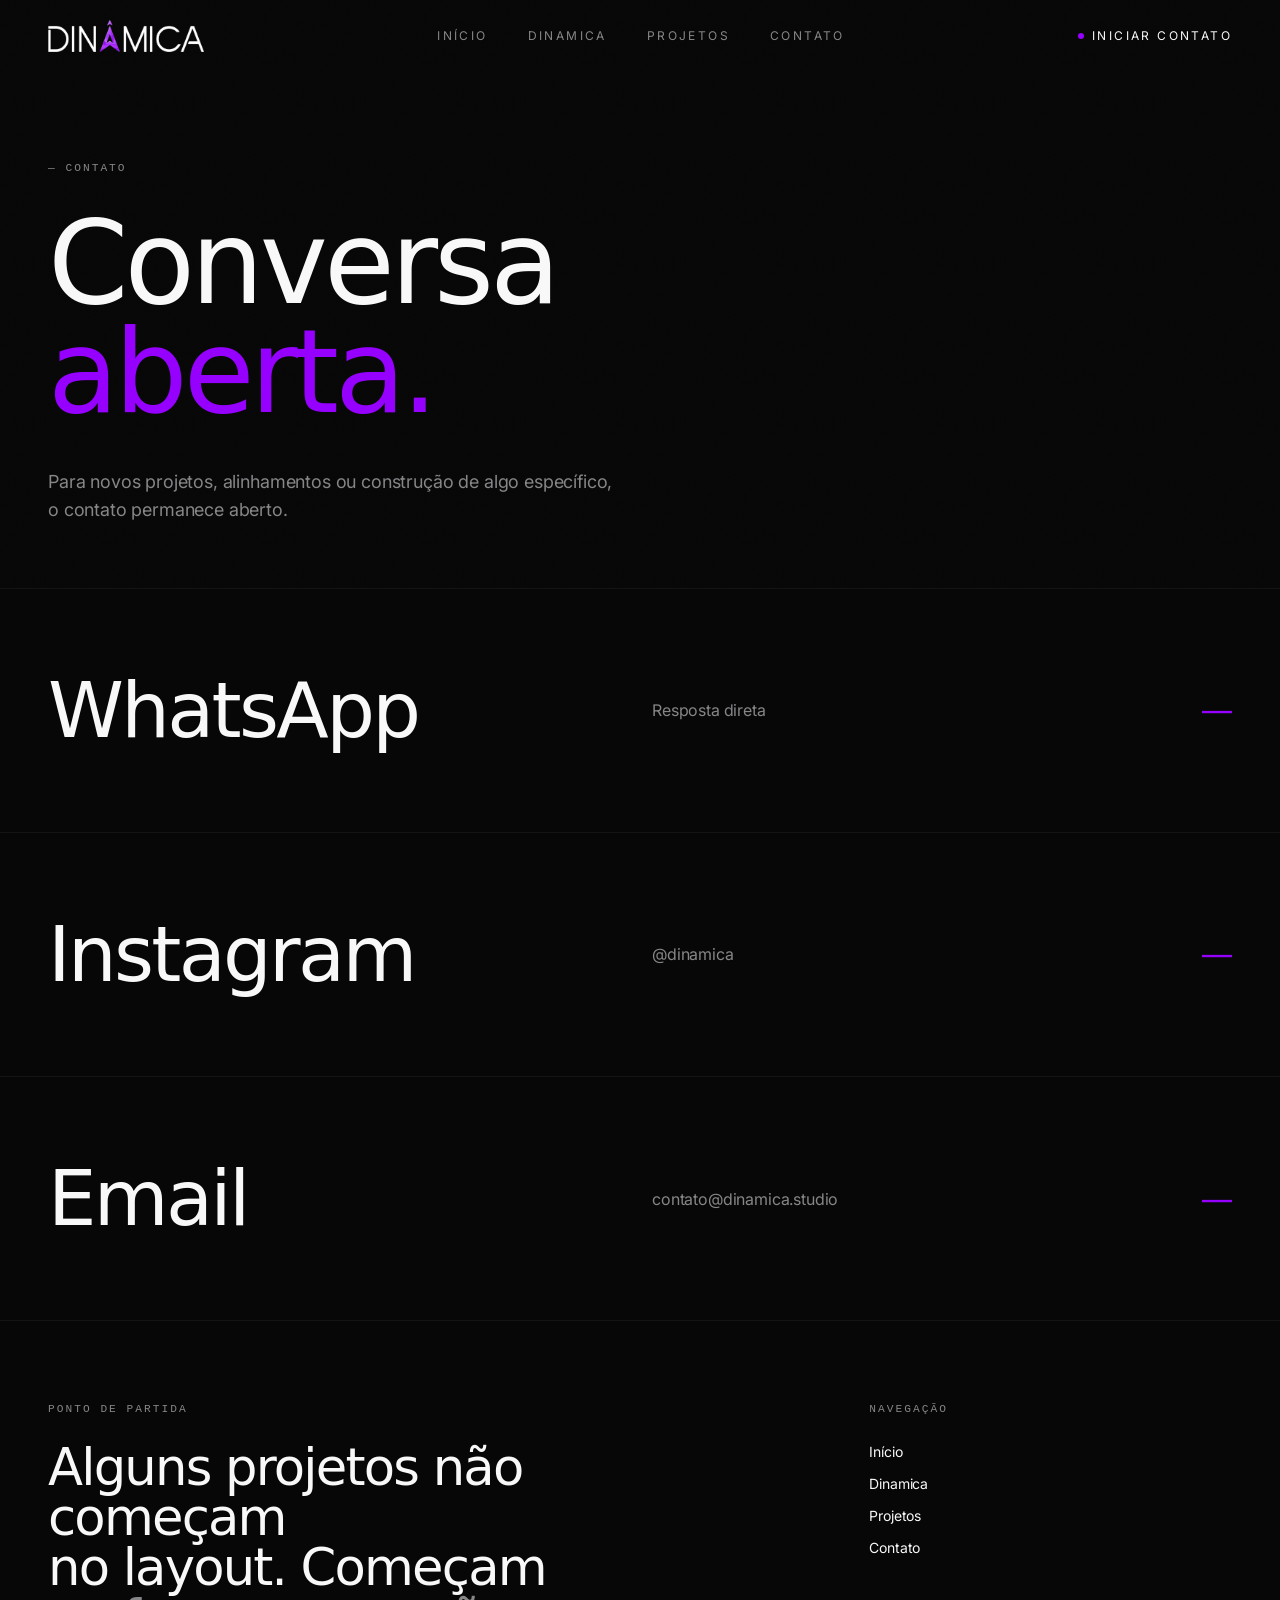
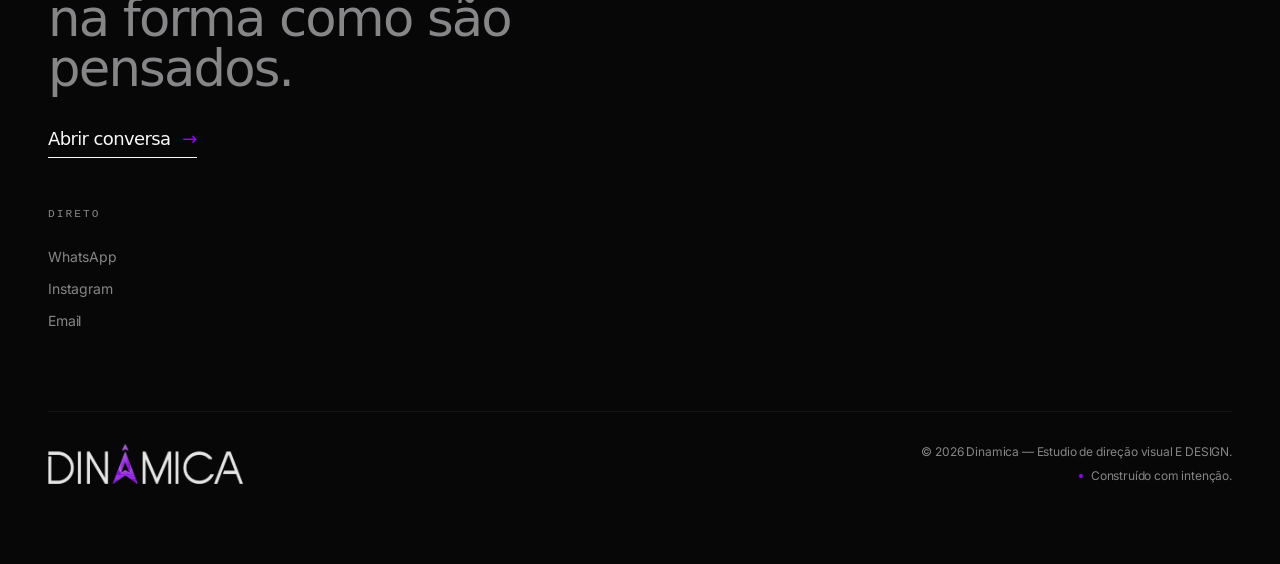
==== commit 11224401: "Add files via upload" ====
--- a/contato.html
+++ b/contato.html
@@ -143,7 +143,7 @@
           <div class="mt-20 flex flex-col items-start justify-between gap-6 border-t border-border pt-8 text-xs text-muted-foreground md:flex-row md:items-end">
             <img src="./assets/dinamica-logo.png" alt="Dinamica" class="h-10 w-auto opacity-90" />
             <div class="flex flex-col gap-2 md:items-end">
-              <p>© <span id="year"></span> Dinamica — Direção, design e estrutura.</p>
+              <p>© <span id="year"></span> Dinamica — Estudio de direção visual E DESIGN.</p>
               <p class="flex items-center gap-2">
                 <span class="h-1 w-1 rounded-full bg-accent"></span>
                 Construído com intenção.
--- a/assets/styles.css
+++ b/assets/styles.css
@@ -1 +1,41 @@
-@import"https://api.fontshare.com/v2/css?f[]=satoshi@900,700,500,400&f[]=manrope@700,500,400&display=swap";@import"https://fonts.googleapis.com/css2?family=Inter:wght@300;400;500&display=swap";@layer components;@layer properties{@supports (((-webkit-hyphens:none)) and (not (margin-trim:inline))) or ((-moz-orient:inline) and (not (color:rgb(from red r g b)))){*,:before,:after,::backdrop{--tw-translate-x:0;--tw-translate-y:0;--tw-translate-z:0;--tw-rotate-x:initial;--tw-rotate-y:initial;--tw-rotate-z:initial;--tw-skew-x:initial;--tw-skew-y:initial;--tw-scroll-snap-strictness:proximity;--tw-space-y-reverse:0;--tw-space-x-reverse:0;--tw-divide-y-reverse:0;--tw-border-style:solid;--tw-leading:initial;--tw-font-weight:initial;--tw-tracking:initial;--tw-ordinal:initial;--tw-slashed-zero:initial;--tw-numeric-figure:initial;--tw-numeric-spacing:initial;--tw-numeric-fraction:initial;--tw-shadow:0 0 #0000;--tw-shadow-color:initial;--tw-shadow-alpha:100%;--tw-inset-shadow:0 0 #0000;--tw-inset-shadow-color:initial;--tw-inset-shadow-alpha:100%;--tw-ring-color:initial;--tw-ring-shadow:0 0 #0000;--tw-inset-ring-color:initial;--tw-inset-ring-shadow:0 0 #0000;--tw-ring-inset:initial;--tw-ring-offset-width:0px;--tw-ring-offset-color:#fff;--tw-ring-offset-shadow:0 0 #0000;--tw-outline-style:solid;--tw-backdrop-blur:initial;--tw-backdrop-brightness:initial;--tw-backdrop-contrast:initial;--tw-backdrop-grayscale:initial;--tw-backdrop-hue-rotate:initial;--tw-backdrop-invert:initial;--tw-backdrop-opacity:initial;--tw-backdrop-saturate:initial;--tw-backdrop-sepia:initial;--tw-duration:initial;--tw-ease:initial;--tw-content:"";--tw-animation-delay:0s;--tw-animation-direction:normal;--tw-animation-duration:initial;--tw-animation-fill-mode:none;--tw-animation-iteration-count:1;--tw-enter-blur:0;--tw-enter-opacity:1;--tw-enter-rotate:0;--tw-enter-scale:1;--tw-enter-translate-x:0;--tw-enter-translate-y:0;--tw-exit-blur:0;--tw-exit-opacity:1;--tw-exit-rotate:0;--tw-exit-scale:1;--tw-exit-translate-x:0;--tw-exit-translate-y:0}}}@layer theme{:root,:host{--font-sans:"Inter", "Manrope", system-ui, sans-serif;--font-mono:"JetBrains Mono", ui-monospace, monospace;--color-black:#000;--spacing:.25rem;--container-sm:24rem;--container-md:28rem;--container-lg:32rem;--container-xl:36rem;--container-2xl:42rem;--text-xs:.75rem;--text-xs--line-height:calc(1 / .75);--text-sm:.875rem;--text-sm--line-height:calc(1.25 / .875);--text-base:1rem;--text-base--line-height: 1.5 ;--text-lg:1.125rem;--text-lg--line-height:calc(1.75 / 1.125);--text-xl:1.25rem;--text-xl--line-height:calc(1.75 / 1.25);--text-2xl:1.5rem;--text-2xl--line-height:calc(2 / 1.5);--text-3xl:1.875rem;--text-3xl--line-height: 1.2 ;--text-6xl:3.75rem;--text-6xl--line-height:1;--text-8xl:6rem;--text-8xl--line-height:1;--font-weight-normal:400;--font-weight-medium:500;--font-weight-semibold:600;--font-weight-bold:700;--tracking-tight:-.025em;--tracking-widest:.1em;--leading-tight:1.25;--leading-relaxed:1.625;--radius-xl:.75rem;--ease-in-out:cubic-bezier(.4, 0, .2, 1);--animate-pulse:pulse 2s cubic-bezier(.4, 0, .6, 1) infinite;--blur-xl:24px;--aspect-video:16 / 9;--default-transition-duration:.15s;--default-transition-timing-function:cubic-bezier(.4, 0, .2, 1);--default-font-family:"Inter", "Manrope", system-ui, sans-serif;--default-mono-font-family:"JetBrains Mono", ui-monospace, monospace;--font-display:"Satoshi", "Manrope", system-ui, sans-serif;--color-background:var(--background);--color-foreground:var(--foreground);--color-muted-foreground:var(--muted-foreground);--color-accent:var(--accent);--color-accent-foreground:var(--accent-foreground);--color-border:var(--border);--color-border-strong:var(--border-strong)}}@layer base{*,:after,:before,::backdrop{box-sizing:border-box;border:0 solid;margin:0;padding:0}::file-selector-button{box-sizing:border-box;border:0 solid;margin:0;padding:0}html,:host{-webkit-text-size-adjust:100%;tab-size:4;line-height:1.5;font-family:var(--default-font-family,ui-sans-serif, system-ui, sans-serif, "Apple Color Emoji", "Segoe UI Emoji", "Segoe UI Symbol", "Noto Color Emoji");font-feature-settings:var(--default-font-feature-settings,normal);font-variation-settings:var(--default-font-variation-settings,normal);-webkit-tap-highlight-color:transparent}hr{height:0;color:inherit;border-top-width:1px}abbr:where([title]){-webkit-text-decoration:underline dotted;text-decoration:underline dotted}h1,h2,h3,h4,h5,h6{font-size:inherit;font-weight:inherit}a{color:inherit;-webkit-text-decoration:inherit;text-decoration:inherit}b,strong{font-weight:bolder}code,kbd,samp,pre{font-family:var(--default-mono-font-family,ui-monospace, SFMono-Regular, Menlo, Monaco, Consolas, "Liberation Mono", "Courier New", monospace);font-feature-settings:var(--default-mono-font-feature-settings,normal);font-variation-settings:var(--default-mono-font-variation-settings,normal);font-size:1em}small{font-size:80%}sub,sup{vertical-align:baseline;font-size:75%;line-height:0;position:relative}sub{bottom:-.25em}sup{top:-.5em}table{text-indent:0;border-color:inherit;border-collapse:collapse}:-moz-focusring{outline:auto}progress{vertical-align:baseline}summary{display:list-item}ol,ul,menu{list-style:none}img,svg,video,canvas,audio,iframe,embed,object{vertical-align:middle;display:block}img,video{max-width:100%;height:auto}button,input,select,optgroup,textarea{font:inherit;font-feature-settings:inherit;font-variation-settings:inherit;letter-spacing:inherit;color:inherit;opacity:1;background-color:#0000;border-radius:0}::file-selector-button{font:inherit;font-feature-settings:inherit;font-variation-settings:inherit;letter-spacing:inherit;color:inherit;opacity:1;background-color:#0000;border-radius:0}:where(select:is([multiple],[size])) optgroup{font-weight:bolder}:where(select:is([multiple],[size])) optgroup option{padding-inline-start:20px}::file-selector-button{margin-inline-end:4px}::placeholder{opacity:1}@supports (not ((-webkit-appearance:-apple-pay-button))) or (contain-intrinsic-size:1px){::placeholder{color:currentColor}@supports (color:color-mix(in lab,red,red)){::placeholder{color:color-mix(in oklab,currentcolor 50%,transparent)}}}textarea{resize:vertical}::-webkit-search-decoration{-webkit-appearance:none}::-webkit-date-and-time-value{min-height:1lh;text-align:inherit}::-webkit-datetime-edit{display:inline-flex}::-webkit-datetime-edit-fields-wrapper{padding:0}::-webkit-datetime-edit{padding-block:0}::-webkit-datetime-edit-year-field{padding-block:0}::-webkit-datetime-edit-month-field{padding-block:0}::-webkit-datetime-edit-day-field{padding-block:0}::-webkit-datetime-edit-hour-field{padding-block:0}::-webkit-datetime-edit-minute-field{padding-block:0}::-webkit-datetime-edit-second-field{padding-block:0}::-webkit-datetime-edit-millisecond-field{padding-block:0}::-webkit-datetime-edit-meridiem-field{padding-block:0}::-webkit-calendar-picker-indicator{line-height:1}:-moz-ui-invalid{box-shadow:none}button,input:where([type=button],[type=reset],[type=submit]){appearance:button}::file-selector-button{appearance:button}::-webkit-inner-spin-button{height:auto}::-webkit-outer-spin-button{height:auto}[hidden]:where(:not([hidden=until-found])){display:none!important}*{border-color:var(--color-border)}html{scroll-behavior:smooth;-webkit-font-smoothing:antialiased;-moz-osx-font-smoothing:grayscale}body{background-color:var(--color-background);color:var(--color-foreground);font-family:var(--font-sans);letter-spacing:-.01em;font-weight:400}::selection{background-color:var(--color-accent);color:var(--color-accent-foreground)}::-webkit-scrollbar{width:8px;height:8px}::-webkit-scrollbar-track{background:var(--background)}::-webkit-scrollbar-thumb{background:var(--graphite);border-radius:4px}}@layer utilities{.pointer-events-none{pointer-events:none}.invisible{visibility:hidden}.sr-only{clip-path:inset(50%);white-space:nowrap;border-width:0;width:1px;height:1px;margin:-1px;padding:0;position:absolute;overflow:hidden}.absolute{position:absolute}.fixed{position:fixed}.relative{position:relative}.inset-0{inset:calc(var(--spacing) * 0)}.inset-x-0{inset-inline:calc(var(--spacing) * 0)}.inset-y-0{inset-block:calc(var(--spacing) * 0)}.start{inset-inline-start:var(--spacing)}.-top-12{top:calc(var(--spacing) * -12)}.top-0{top:calc(var(--spacing) * 0)}.top-1\.5{top:calc(var(--spacing) * 1.5)}.top-1\/2{top:50%}.top-3\.5{top:calc(var(--spacing) * 3.5)}.top-4{top:calc(var(--spacing) * 4)}.top-\[1px\]{top:1px}.top-\[50\%\]{top:50%}.top-\[60\%\]{top:60%}.top-full{top:100%}.-right-12{right:calc(var(--spacing) * -12)}.right-0{right:calc(var(--spacing) * 0)}.right-1{right:calc(var(--spacing) * 1)}.right-2{right:calc(var(--spacing) * 2)}.right-3{right:calc(var(--spacing) * 3)}.right-4{right:calc(var(--spacing) * 4)}.-bottom-12{bottom:calc(var(--spacing) * -12)}.bottom-0{bottom:calc(var(--spacing) * 0)}.-left-12{left:calc(var(--spacing) * -12)}.left-0{left:calc(var(--spacing) * 0)}.left-1\/2{left:50%}.left-2{left:calc(var(--spacing) * 2)}.left-\[50\%\]{left:50%}.-z-0{z-index:-0}.z-10{z-index:10}.z-20{z-index:20}.z-50{z-index:50}.z-\[1\]{z-index:1}.col-span-2{grid-column:span 2/span 2}.col-span-4{grid-column:span 4/span 4}.col-span-8{grid-column:span 8/span 8}.col-span-10{grid-column:span 10/span 10}.col-span-12{grid-column:span 12/span 12}.-mx-1{margin-inline:calc(var(--spacing) * -1)}.mx-2{margin-inline:calc(var(--spacing) * 2)}.mx-3\.5{margin-inline:calc(var(--spacing) * 3.5)}.mx-auto{margin-inline:auto}.my-0\.5{margin-block:calc(var(--spacing) * .5)}.my-1{margin-block:calc(var(--spacing) * 1)}.-mt-4{margin-top:calc(var(--spacing) * -4)}.mt-1\.5{margin-top:calc(var(--spacing) * 1.5)}.mt-2{margin-top:calc(var(--spacing) * 2)}.mt-3{margin-top:calc(var(--spacing) * 3)}.mt-4{margin-top:calc(var(--spacing) * 4)}.mt-5{margin-top:calc(var(--spacing) * 5)}.mt-6{margin-top:calc(var(--spacing) * 6)}.mt-8{margin-top:calc(var(--spacing) * 8)}.mt-10{margin-top:calc(var(--spacing) * 10)}.mt-12{margin-top:calc(var(--spacing) * 12)}.mt-20{margin-top:calc(var(--spacing) * 20)}.mt-24{margin-top:calc(var(--spacing) * 24)}.mt-auto{margin-top:auto}.mr-2{margin-right:calc(var(--spacing) * 2)}.mb-1{margin-bottom:calc(var(--spacing) * 1)}.mb-6{margin-bottom:calc(var(--spacing) * 6)}.-ml-4{margin-left:calc(var(--spacing) * -4)}.ml-1{margin-left:calc(var(--spacing) * 1)}.ml-2{margin-left:calc(var(--spacing) * 2)}.ml-auto{margin-left:auto}.block{display:block}.flex{display:flex}.grid{display:grid}.hidden{display:none}.inline-block{display:inline-block}.inline-flex{display:inline-flex}.table{display:table}.aspect-\[4\/3\]{aspect-ratio:4/3}.aspect-\[4\/5\]{aspect-ratio:4/5}.aspect-square{aspect-ratio:1}.aspect-video{aspect-ratio:var(--aspect-video)}.size-\(--cell-size\){width:var(--cell-size);height:var(--cell-size)}.size-4{width:calc(var(--spacing) * 4);height:calc(var(--spacing) * 4)}.h-\(--cell-size\){height:var(--cell-size)}.h-1{height:calc(var(--spacing) * 1)}.h-1\.5{height:calc(var(--spacing) * 1.5)}.h-2{height:calc(var(--spacing) * 2)}.h-2\.5{height:calc(var(--spacing) * 2.5)}.h-3{height:calc(var(--spacing) * 3)}.h-3\.5{height:calc(var(--spacing) * 3.5)}.h-4{height:calc(var(--spacing) * 4)}.h-5{height:calc(var(--spacing) * 5)}.h-7{height:calc(var(--spacing) * 7)}.h-8{height:calc(var(--spacing) * 8)}.h-9{height:calc(var(--spacing) * 9)}.h-10{height:calc(var(--spacing) * 10)}.h-12{height:calc(var(--spacing) * 12)}.h-16{height:calc(var(--spacing) * 16)}.h-\[1px\]{height:1px}.h-\[60vh\]{height:60vh}.h-\[var\(--radix-navigation-menu-viewport-height\)\]{height:var(--radix-navigation-menu-viewport-height)}.h-\[var\(--radix-select-trigger-height\)\]{height:var(--radix-select-trigger-height)}.h-auto{height:auto}.h-full{height:100%}.h-px{height:1px}.h-svh{height:100svh}.max-h-\(--radix-context-menu-content-available-height\){max-height:var(--radix-context-menu-content-available-height)}.max-h-\(--radix-select-content-available-height\){max-height:var(--radix-select-content-available-height)}.max-h-40{max-height:calc(var(--spacing) * 40)}.max-h-\[300px\]{max-height:300px}.max-h-\[var\(--radix-dropdown-menu-content-available-height\)\]{max-height:var(--radix-dropdown-menu-content-available-height)}.min-h-0{min-height:calc(var(--spacing) * 0)}.min-h-\[60px\]{min-height:60px}.min-h-\[60vh\]{min-height:60vh}.min-h-\[88vh\]{min-height:88vh}.min-h-\[400px\]{min-height:400px}.min-h-screen{min-height:100vh}.min-h-svh{min-height:100svh}.w-\(--cell-size\){width:var(--cell-size)}.w-\(--sidebar-width\){width:var(--sidebar-width)}.w-0{width:calc(var(--spacing) * 0)}.w-1{width:calc(var(--spacing) * 1)}.w-1\.5{width:calc(var(--spacing) * 1.5)}.w-2{width:calc(var(--spacing) * 2)}.w-2\.5{width:calc(var(--spacing) * 2.5)}.w-3{width:calc(var(--spacing) * 3)}.w-3\.5{width:calc(var(--spacing) * 3.5)}.w-3\/4{width:75%}.w-4{width:calc(var(--spacing) * 4)}.w-5{width:calc(var(--spacing) * 5)}.w-7{width:calc(var(--spacing) * 7)}.w-8{width:calc(var(--spacing) * 8)}.w-9{width:calc(var(--spacing) * 9)}.w-10{width:calc(var(--spacing) * 10)}.w-16{width:calc(var(--spacing) * 16)}.w-64{width:calc(var(--spacing) * 64)}.w-72{width:calc(var(--spacing) * 72)}.w-\[1px\]{width:1px}.w-\[80vw\]{width:80vw}.w-\[100px\]{width:100px}.w-auto{width:auto}.w-fit{width:fit-content}.w-full{width:100%}.w-max{width:max-content}.w-px{width:1px}.max-w-\(--skeleton-width\){max-width:var(--skeleton-width)}.max-w-2xl{max-width:var(--container-2xl)}.max-w-\[1600px\]{max-width:1600px}.max-w-lg{max-width:var(--container-lg)}.max-w-max{max-width:max-content}.max-w-md{max-width:var(--container-md)}.max-w-xl{max-width:var(--container-xl)}.min-w-\(--cell-size\){min-width:var(--cell-size)}.min-w-0{min-width:calc(var(--spacing) * 0)}.min-w-5{min-width:calc(var(--spacing) * 5)}.min-w-8{min-width:calc(var(--spacing) * 8)}.min-w-9{min-width:calc(var(--spacing) * 9)}.min-w-10{min-width:calc(var(--spacing) * 10)}.min-w-\[8rem\]{min-width:8rem}.min-w-\[12rem\]{min-width:12rem}.min-w-\[var\(--radix-select-trigger-width\)\]{min-width:var(--radix-select-trigger-width)}.flex-1{flex:1}.shrink-0{flex-shrink:0}.grow{flex-grow:1}.grow-0{flex-grow:0}.basis-full{flex-basis:100%}.caption-bottom{caption-side:bottom}.border-collapse{border-collapse:collapse}.origin-\(--radix-context-menu-content-transform-origin\){transform-origin:var(--radix-context-menu-content-transform-origin)}.origin-\(--radix-dropdown-menu-content-transform-origin\){transform-origin:var(--radix-dropdown-menu-content-transform-origin)}.origin-\(--radix-hover-card-content-transform-origin\){transform-origin:var(--radix-hover-card-content-transform-origin)}.origin-\(--radix-menubar-content-transform-origin\){transform-origin:var(--radix-menubar-content-transform-origin)}.origin-\(--radix-popover-content-transform-origin\){transform-origin:var(--radix-popover-content-transform-origin)}.origin-\(--radix-select-content-transform-origin\){transform-origin:var(--radix-select-content-transform-origin)}.origin-\(--radix-tooltip-content-transform-origin\){transform-origin:var(--radix-tooltip-content-transform-origin)}.-translate-x-1\/2{--tw-translate-x: -50% ;translate:var(--tw-translate-x) var(--tw-translate-y)}.-translate-x-px{--tw-translate-x:-1px;translate:var(--tw-translate-x) var(--tw-translate-y)}.translate-x-\[-50\%\]{--tw-translate-x:-50%;translate:var(--tw-translate-x) var(--tw-translate-y)}.translate-x-px{--tw-translate-x:1px;translate:var(--tw-translate-x) var(--tw-translate-y)}.-translate-y-1\/2{--tw-translate-y: -50% ;translate:var(--tw-translate-x) var(--tw-translate-y)}.-translate-y-\[3px\]{--tw-translate-y: -3px ;translate:var(--tw-translate-x) var(--tw-translate-y)}.translate-y-\[-50\%\]{--tw-translate-y:-50%;translate:var(--tw-translate-x) var(--tw-translate-y)}.translate-y-\[3px\]{--tw-translate-y:3px;translate:var(--tw-translate-x) var(--tw-translate-y)}.-rotate-45{rotate:-45deg}.rotate-45{rotate:45deg}.rotate-90{rotate:90deg}.transform{transform:var(--tw-rotate-x,) var(--tw-rotate-y,) var(--tw-rotate-z,) var(--tw-skew-x,) var(--tw-skew-y,)}.animate-caret-blink{animation:1.25s ease-out infinite caret-blink}.animate-in{animation:enter var(--tw-animation-duration,var(--tw-duration,.15s))var(--tw-ease,ease)var(--tw-animation-delay,0s)var(--tw-animation-iteration-count,1)var(--tw-animation-direction,normal)var(--tw-animation-fill-mode,none)}.animate-pulse{animation:var(--animate-pulse)}.cursor-default{cursor:default}.cursor-grab{cursor:grab}.cursor-pointer{cursor:pointer}.touch-none{touch-action:none}.resize{resize:both}.snap-x{scroll-snap-type:x var(--tw-scroll-snap-strictness)}.snap-mandatory{--tw-scroll-snap-strictness:mandatory}.snap-center{scroll-snap-align:center}.list-none{list-style-type:none}.grid-cols-12{grid-template-columns:repeat(12,minmax(0,1fr))}.flex-col{flex-direction:column}.flex-col-reverse{flex-direction:column-reverse}.flex-row{flex-direction:row}.flex-wrap{flex-wrap:wrap}.place-content-center{place-content:center}.items-baseline{align-items:baseline}.items-center{align-items:center}.items-end{align-items:flex-end}.items-start{align-items:flex-start}.items-stretch{align-items:stretch}.justify-between{justify-content:space-between}.justify-center{justify-content:center}.justify-end{justify-content:flex-end}.gap-1{gap:calc(var(--spacing) * 1)}.gap-1\.5{gap:calc(var(--spacing) * 1.5)}.gap-2{gap:calc(var(--spacing) * 2)}.gap-3{gap:calc(var(--spacing) * 3)}.gap-4{gap:calc(var(--spacing) * 4)}.gap-5{gap:calc(var(--spacing) * 5)}.gap-6{gap:calc(var(--spacing) * 6)}.gap-8{gap:calc(var(--spacing) * 8)}.gap-10{gap:calc(var(--spacing) * 10)}.gap-12{gap:calc(var(--spacing) * 12)}:where(.space-y-1\.5>:not(:last-child)){--tw-space-y-reverse:0;margin-block-start:calc(calc(var(--spacing) * 1.5) * var(--tw-space-y-reverse));margin-block-end:calc(calc(var(--spacing) * 1.5) * calc(1 - var(--tw-space-y-reverse)))}:where(.space-y-2>:not(:last-child)){--tw-space-y-reverse:0;margin-block-start:calc(calc(var(--spacing) * 2) * var(--tw-space-y-reverse));margin-block-end:calc(calc(var(--spacing) * 2) * calc(1 - var(--tw-space-y-reverse)))}:where(.space-y-3>:not(:last-child)){--tw-space-y-reverse:0;margin-block-start:calc(calc(var(--spacing) * 3) * var(--tw-space-y-reverse));margin-block-end:calc(calc(var(--spacing) * 3) * calc(1 - var(--tw-space-y-reverse)))}:where(.space-y-10>:not(:last-child)){--tw-space-y-reverse:0;margin-block-start:calc(calc(var(--spacing) * 10) * var(--tw-space-y-reverse));margin-block-end:calc(calc(var(--spacing) * 10) * calc(1 - var(--tw-space-y-reverse)))}:where(.space-x-1>:not(:last-child)){--tw-space-x-reverse:0;margin-inline-start:calc(calc(var(--spacing) * 1) * var(--tw-space-x-reverse));margin-inline-end:calc(calc(var(--spacing) * 1) * calc(1 - var(--tw-space-x-reverse)))}:where(.divide-y>:not(:last-child)){--tw-divide-y-reverse:0;border-bottom-style:var(--tw-border-style);border-top-style:var(--tw-border-style);border-top-width:calc(1px * var(--tw-divide-y-reverse));border-bottom-width:calc(1px * calc(1 - var(--tw-divide-y-reverse)))}:where(.divide-border>:not(:last-child)){border-color:var(--border)}:where(.divide-border-strong>:not(:last-child)){border-color:var(--border-strong)}.overflow-auto{overflow:auto}.overflow-hidden{overflow:hidden}.overflow-x-auto{overflow-x:auto}.overflow-x-hidden{overflow-x:hidden}.overflow-y-auto{overflow-y:auto}.overflow-y-hidden{overflow-y:hidden}.scroll-smooth{scroll-behavior:smooth}.rounded-\[2px\]{border-radius:2px}.rounded-\[inherit\]{border-radius:inherit}.rounded-full{border-radius:3.40282e38px}.rounded-lg{border-radius:6px}.rounded-md{border-radius:4px}.rounded-none{border-radius:0}.rounded-sm{border-radius:2px}.rounded-xl{border-radius:var(--radius-xl)}.rounded-t-\[10px\]{border-top-left-radius:10px;border-top-right-radius:10px}.rounded-l-md{border-top-left-radius:4px;border-bottom-left-radius:4px}.rounded-tl-sm{border-top-left-radius:2px}.rounded-r-md{border-top-right-radius:4px;border-bottom-right-radius:4px}.border{border-style:var(--tw-border-style);border-width:1px}.border-2{border-style:var(--tw-border-style);border-width:2px}.border-\[1\.5px\]{border-style:var(--tw-border-style);border-width:1.5px}.border-y{border-block-style:var(--tw-border-style);border-block-width:1px}.border-t{border-top-style:var(--tw-border-style);border-top-width:1px}.border-r{border-right-style:var(--tw-border-style);border-right-width:1px}.border-b{border-bottom-style:var(--tw-border-style);border-bottom-width:1px}.border-l{border-left-style:var(--tw-border-style);border-left-width:1px}.border-dashed{--tw-border-style:dashed;border-style:dashed}.border-\(--color-border\){border-color:var(--color-border)}.border-border{border-color:var(--border)}.border-border-strong{border-color:var(--border-strong)}.border-border\/50{border-color:var(--border)}@supports (color:color-mix(in lab,red,red)){.border-border\/50{border-color:color-mix(in oklab,var(--border) 50%,transparent)}}.border-destructive\/50{border-color:var(--destructive)}@supports (color:color-mix(in lab,red,red)){.border-destructive\/50{border-color:color-mix(in oklab,var(--destructive) 50%,transparent)}}.border-foreground{border-color:var(--foreground)}.border-input{border-color:var(--input)}.border-primary,.border-primary\/50{border-color:var(--primary)}@supports (color:color-mix(in lab,red,red)){.border-primary\/50{border-color:color-mix(in oklab,var(--primary) 50%,transparent)}}.border-transparent{border-color:#0000}.border-t-transparent{border-top-color:#0000}.border-l-transparent{border-left-color:#0000}.bg-\(--color-bg\){background-color:var(--color-bg)}.bg-accent{background-color:var(--accent)}.bg-background,.bg-background\/70{background-color:var(--background)}@supports (color:color-mix(in lab,red,red)){.bg-background\/70{background-color:color-mix(in oklab,var(--background) 70%,transparent)}}.bg-background\/95{background-color:var(--background)}@supports (color:color-mix(in lab,red,red)){.bg-background\/95{background-color:color-mix(in oklab,var(--background) 95%,transparent)}}.bg-black\/80{background-color:#000c}@supports (color:color-mix(in lab,red,red)){.bg-black\/80{background-color:color-mix(in oklab,var(--color-black) 80%,transparent)}}.bg-border{background-color:var(--border)}.bg-border-strong{background-color:var(--border-strong)}.bg-card{background-color:var(--card)}.bg-destructive,.bg-destructive\/10{background-color:var(--destructive)}@supports (color:color-mix(in lab,red,red)){.bg-destructive\/10{background-color:color-mix(in oklab,var(--destructive) 10%,transparent)}}.bg-foreground{background-color:var(--foreground)}.bg-muted,.bg-muted\/50{background-color:var(--muted)}@supports (color:color-mix(in lab,red,red)){.bg-muted\/50{background-color:color-mix(in oklab,var(--muted) 50%,transparent)}}.bg-popover{background-color:var(--popover)}.bg-primary,.bg-primary\/10{background-color:var(--primary)}@supports (color:color-mix(in lab,red,red)){.bg-primary\/10{background-color:color-mix(in oklab,var(--primary) 10%,transparent)}}.bg-primary\/20{background-color:var(--primary)}@supports (color:color-mix(in lab,red,red)){.bg-primary\/20{background-color:color-mix(in oklab,var(--primary) 20%,transparent)}}.bg-secondary{background-color:var(--secondary)}.bg-surface{background-color:var(--surface)}.bg-transparent{background-color:#0000}.fill-current{fill:currentColor}.fill-primary{fill:var(--primary)}.p-0{padding:calc(var(--spacing) * 0)}.p-1{padding:calc(var(--spacing) * 1)}.p-2{padding:calc(var(--spacing) * 2)}.p-3{padding:calc(var(--spacing) * 3)}.p-4{padding:calc(var(--spacing) * 4)}.p-6{padding:calc(var(--spacing) * 6)}.p-7{padding:calc(var(--spacing) * 7)}.p-\[1px\]{padding:1px}.px-\(--cell-size\){padding-inline:var(--cell-size)}.px-1{padding-inline:calc(var(--spacing) * 1)}.px-1\.5{padding-inline:calc(var(--spacing) * 1.5)}.px-2{padding-inline:calc(var(--spacing) * 2)}.px-2\.5{padding-inline:calc(var(--spacing) * 2.5)}.px-3{padding-inline:calc(var(--spacing) * 3)}.px-4{padding-inline:calc(var(--spacing) * 4)}.px-6{padding-inline:calc(var(--spacing) * 6)}.px-8{padding-inline:calc(var(--spacing) * 8)}.py-0\.5{padding-block:calc(var(--spacing) * .5)}.py-1{padding-block:calc(var(--spacing) * 1)}.py-1\.5{padding-block:calc(var(--spacing) * 1.5)}.py-2{padding-block:calc(var(--spacing) * 2)}.py-3{padding-block:calc(var(--spacing) * 3)}.py-4{padding-block:calc(var(--spacing) * 4)}.py-5{padding-block:calc(var(--spacing) * 5)}.py-6{padding-block:calc(var(--spacing) * 6)}.py-10{padding-block:calc(var(--spacing) * 10)}.py-16{padding-block:calc(var(--spacing) * 16)}.py-20{padding-block:calc(var(--spacing) * 20)}.pt-0{padding-top:calc(var(--spacing) * 0)}.pt-3{padding-top:calc(var(--spacing) * 3)}.pt-4{padding-top:calc(var(--spacing) * 4)}.pt-5{padding-top:calc(var(--spacing) * 5)}.pt-6{padding-top:calc(var(--spacing) * 6)}.pt-8{padding-top:calc(var(--spacing) * 8)}.pt-24{padding-top:calc(var(--spacing) * 24)}.pt-28{padding-top:calc(var(--spacing) * 28)}.pr-1{padding-right:calc(var(--spacing) * 1)}.pr-2{padding-right:calc(var(--spacing) * 2)}.pr-2\.5{padding-right:calc(var(--spacing) * 2.5)}.pr-8{padding-right:calc(var(--spacing) * 8)}.pb-1{padding-bottom:calc(var(--spacing) * 1)}.pb-3{padding-bottom:calc(var(--spacing) * 3)}.pb-4{padding-bottom:calc(var(--spacing) * 4)}.pb-6{padding-bottom:calc(var(--spacing) * 6)}.pb-16{padding-bottom:calc(var(--spacing) * 16)}.pb-20{padding-bottom:calc(var(--spacing) * 20)}.pb-32{padding-bottom:calc(var(--spacing) * 32)}.pl-2{padding-left:calc(var(--spacing) * 2)}.pl-2\.5{padding-left:calc(var(--spacing) * 2.5)}.pl-4{padding-left:calc(var(--spacing) * 4)}.pl-8{padding-left:calc(var(--spacing) * 8)}.text-center{text-align:center}.text-left{text-align:left}.text-right{text-align:right}.align-middle{vertical-align:middle}.font-display{font-family:Satoshi,Manrope,system-ui,sans-serif}.font-mono{font-family:JetBrains Mono,ui-monospace,monospace}.text-2xl{font-size:var(--text-2xl);line-height:var(--tw-leading,var(--text-2xl--line-height))}.text-6xl{font-size:var(--text-6xl);line-height:var(--tw-leading,var(--text-6xl--line-height))}.text-base{font-size:var(--text-base);line-height:var(--tw-leading,var(--text-base--line-height))}.text-lg{font-size:var(--text-lg);line-height:var(--tw-leading,var(--text-lg--line-height))}.text-sm{font-size:var(--text-sm);line-height:var(--tw-leading,var(--text-sm--line-height))}.text-xl{font-size:var(--text-xl);line-height:var(--tw-leading,var(--text-xl--line-height))}.text-xs{font-size:var(--text-xs);line-height:var(--tw-leading,var(--text-xs--line-height))}.text-\[0\.8rem\]{font-size:.8rem}.text-\[0\.65rem\]{font-size:.65rem}.text-\[clamp\(1\.5rem\,3\.5vw\,2\.75rem\)\]{font-size:clamp(1.5rem,3.5vw,2.75rem)}.text-\[clamp\(1\.5rem\,3vw\,2\.25rem\)\]{font-size:clamp(1.5rem,3vw,2.25rem)}.text-\[clamp\(1\.75rem\,4vw\,3\.25rem\)\]{font-size:clamp(1.75rem,4vw,3.25rem)}.text-\[clamp\(1\.75rem\,6vw\,5\.5rem\)\]{font-size:clamp(1.75rem,6vw,5.5rem)}.text-\[clamp\(2\.5rem\,8vw\,7rem\)\]{font-size:clamp(2.5rem,8vw,7rem)}.text-\[clamp\(2\.5rem\,9vw\,8rem\)\]{font-size:clamp(2.5rem,9vw,8rem)}.text-\[clamp\(2\.25rem\,6vw\,5rem\)\]{font-size:clamp(2.25rem,6vw,5rem)}.text-\[clamp\(2\.75rem\,9vw\,8rem\)\]{font-size:clamp(2.75rem,9vw,8rem)}.text-\[clamp\(2rem\,5vw\,4\.25rem\)\]{font-size:clamp(2rem,5vw,4.25rem)}.text-\[clamp\(3rem\,9vw\,9rem\)\]{font-size:clamp(3rem,9vw,9rem)}.leading-\[0\.92\]{--tw-leading:.92;line-height:.92}.leading-\[0\.95\]{--tw-leading:.95;line-height:.95}.leading-\[0\.98\]{--tw-leading:.98;line-height:.98}.leading-\[1\.1\]{--tw-leading:1.1;line-height:1.1}.leading-\[1\.05\]{--tw-leading:1.05;line-height:1.05}.leading-\[1\.15\]{--tw-leading:1.15;line-height:1.15}.leading-\[1\],.leading-none{--tw-leading:1;line-height:1}.leading-relaxed{--tw-leading:var(--leading-relaxed);line-height:var(--leading-relaxed)}.leading-tight{--tw-leading:var(--leading-tight);line-height:var(--leading-tight)}.font-bold{--tw-font-weight:var(--font-weight-bold);font-weight:var(--font-weight-bold)}.font-medium{--tw-font-weight:var(--font-weight-medium);font-weight:var(--font-weight-medium)}.font-normal{--tw-font-weight:var(--font-weight-normal);font-weight:var(--font-weight-normal)}.font-semibold{--tw-font-weight:var(--font-weight-semibold);font-weight:var(--font-weight-semibold)}.tracking-\[-0\.035em\]{--tw-tracking:-.035em;letter-spacing:-.035em}.tracking-\[0\.2em\]{--tw-tracking:.2em;letter-spacing:.2em}.tracking-tight{--tw-tracking:var(--tracking-tight);letter-spacing:var(--tracking-tight)}.tracking-widest{--tw-tracking:var(--tracking-widest);letter-spacing:var(--tracking-widest)}.break-words{overflow-wrap:break-word}.whitespace-nowrap{white-space:nowrap}.text-accent{color:var(--accent)}.text-accent-foreground{color:var(--accent-foreground)}.text-card-foreground{color:var(--card-foreground)}.text-current{color:currentColor}.text-destructive{color:var(--destructive)}.text-destructive-foreground{color:var(--destructive-foreground)}.text-foreground,.text-foreground\/\[0\.04\]{color:var(--foreground)}@supports (color:color-mix(in lab,red,red)){.text-foreground\/\[0\.04\]{color:color-mix(in oklab,var(--foreground) 4%,transparent)}}.text-muted-foreground{color:var(--muted-foreground)}.text-popover-foreground{color:var(--popover-foreground)}.text-primary{color:var(--primary)}.text-primary-foreground{color:var(--primary-foreground)}.text-secondary-foreground{color:var(--secondary-foreground)}.uppercase{text-transform:uppercase}.italic{font-style:italic}.tabular-nums{--tw-numeric-spacing:tabular-nums;font-variant-numeric:var(--tw-ordinal,) var(--tw-slashed-zero,) var(--tw-numeric-figure,) var(--tw-numeric-spacing,) var(--tw-numeric-fraction,)}.underline-offset-4{text-underline-offset:4px}.opacity-0{opacity:0}.opacity-30{opacity:.3}.opacity-50{opacity:.5}.opacity-60{opacity:.6}.opacity-70{opacity:.7}.opacity-90{opacity:.9}.shadow{--tw-shadow:0 1px 3px 0 var(--tw-shadow-color,#0000001a), 0 1px 2px -1px var(--tw-shadow-color,#0000001a);box-shadow:var(--tw-inset-shadow),var(--tw-inset-ring-shadow),var(--tw-ring-offset-shadow),var(--tw-ring-shadow),var(--tw-shadow)}.shadow-\[0_0_0_1px_var\(--sidebar-border\)\]{--tw-shadow:0 0 0 1px var(--tw-shadow-color,var(--sidebar-border));box-shadow:var(--tw-inset-shadow),var(--tw-inset-ring-shadow),var(--tw-ring-offset-shadow),var(--tw-ring-shadow),var(--tw-shadow)}.shadow-lg{--tw-shadow:0 10px 15px -3px var(--tw-shadow-color,#0000001a), 0 4px 6px -4px var(--tw-shadow-color,#0000001a);box-shadow:var(--tw-inset-shadow),var(--tw-inset-ring-shadow),var(--tw-ring-offset-shadow),var(--tw-ring-shadow),var(--tw-shadow)}.shadow-md{--tw-shadow:0 4px 6px -1px var(--tw-shadow-color,#0000001a), 0 2px 4px -2px var(--tw-shadow-color,#0000001a);box-shadow:var(--tw-inset-shadow),var(--tw-inset-ring-shadow),var(--tw-ring-offset-shadow),var(--tw-ring-shadow),var(--tw-shadow)}.shadow-none{--tw-shadow:0 0 #0000;box-shadow:var(--tw-inset-shadow),var(--tw-inset-ring-shadow),var(--tw-ring-offset-shadow),var(--tw-ring-shadow),var(--tw-shadow)}.shadow-sm{--tw-shadow:0 1px 3px 0 var(--tw-shadow-color,#0000001a), 0 1px 2px -1px var(--tw-shadow-color,#0000001a);box-shadow:var(--tw-inset-shadow),var(--tw-inset-ring-shadow),var(--tw-ring-offset-shadow),var(--tw-ring-shadow),var(--tw-shadow)}.shadow-xl{--tw-shadow:0 20px 25px -5px var(--tw-shadow-color,#0000001a), 0 8px 10px -6px var(--tw-shadow-color,#0000001a);box-shadow:var(--tw-inset-shadow),var(--tw-inset-ring-shadow),var(--tw-ring-offset-shadow),var(--tw-ring-shadow),var(--tw-shadow)}.shadow-xs{--tw-shadow:0 1px 2px 0 var(--tw-shadow-color,#0000000d);box-shadow:var(--tw-inset-shadow),var(--tw-inset-ring-shadow),var(--tw-ring-offset-shadow),var(--tw-ring-shadow),var(--tw-shadow)}.ring-0{--tw-ring-shadow:var(--tw-ring-inset,) 0 0 0 calc(0px + var(--tw-ring-offset-width)) var(--tw-ring-color,currentcolor);box-shadow:var(--tw-inset-shadow),var(--tw-inset-ring-shadow),var(--tw-ring-offset-shadow),var(--tw-ring-shadow),var(--tw-shadow)}.ring-1{--tw-ring-shadow:var(--tw-ring-inset,) 0 0 0 calc(1px + var(--tw-ring-offset-width)) var(--tw-ring-color,currentcolor);box-shadow:var(--tw-inset-shadow),var(--tw-inset-ring-shadow),var(--tw-ring-offset-shadow),var(--tw-ring-shadow),var(--tw-shadow)}.ring-ring{--tw-ring-color:var(--ring)}.ring-offset-background{--tw-ring-offset-color:var(--background)}.outline{outline-style:var(--tw-outline-style);outline-width:1px}.backdrop-blur-xl{--tw-backdrop-blur:blur(var(--blur-xl));-webkit-backdrop-filter:var(--tw-backdrop-blur,) var(--tw-backdrop-brightness,) var(--tw-backdrop-contrast,) var(--tw-backdrop-grayscale,) var(--tw-backdrop-hue-rotate,) var(--tw-backdrop-invert,) var(--tw-backdrop-opacity,) var(--tw-backdrop-saturate,) var(--tw-backdrop-sepia,);backdrop-filter:var(--tw-backdrop-blur,) var(--tw-backdrop-brightness,) var(--tw-backdrop-contrast,) var(--tw-backdrop-grayscale,) var(--tw-backdrop-hue-rotate,) var(--tw-backdrop-invert,) var(--tw-backdrop-opacity,) var(--tw-backdrop-saturate,) var(--tw-backdrop-sepia,)}.transition{transition-property:color,background-color,border-color,outline-color,text-decoration-color,fill,stroke,--tw-gradient-from,--tw-gradient-via,--tw-gradient-to,opacity,box-shadow,transform,translate,scale,rotate,filter,-webkit-backdrop-filter,backdrop-filter,display,content-visibility,overlay,pointer-events;transition-timing-function:var(--tw-ease,var(--default-transition-timing-function));transition-duration:var(--tw-duration,var(--default-transition-duration))}.transition-\[left\,right\,width\]{transition-property:left,right,width;transition-timing-function:var(--tw-ease,var(--default-transition-timing-function));transition-duration:var(--tw-duration,var(--default-transition-duration))}.transition-\[margin\,opacity\]{transition-property:margin,opacity;transition-timing-function:var(--tw-ease,var(--default-transition-timing-function));transition-duration:var(--tw-duration,var(--default-transition-duration))}.transition-\[width\,height\,padding\]{transition-property:width,height,padding;transition-timing-function:var(--tw-ease,var(--default-transition-timing-function));transition-duration:var(--tw-duration,var(--default-transition-duration))}.transition-\[width\]{transition-property:width;transition-timing-function:var(--tw-ease,var(--default-transition-timing-function));transition-duration:var(--tw-duration,var(--default-transition-duration))}.transition-all{transition-property:all;transition-timing-function:var(--tw-ease,var(--default-transition-timing-function));transition-duration:var(--tw-duration,var(--default-transition-duration))}.transition-colors{transition-property:color,background-color,border-color,outline-color,text-decoration-color,fill,stroke,--tw-gradient-from,--tw-gradient-via,--tw-gradient-to;transition-timing-function:var(--tw-ease,var(--default-transition-timing-function));transition-duration:var(--tw-duration,var(--default-transition-duration))}.transition-opacity{transition-property:opacity;transition-timing-function:var(--tw-ease,var(--default-transition-timing-function));transition-duration:var(--tw-duration,var(--default-transition-duration))}.transition-transform{transition-property:transform,translate,scale,rotate;transition-timing-function:var(--tw-ease,var(--default-transition-timing-function));transition-duration:var(--tw-duration,var(--default-transition-duration))}.duration-200{--tw-duration:.2s;transition-duration:.2s}.duration-300{--tw-duration:.3s;transition-duration:.3s}.duration-500{--tw-duration:.5s;transition-duration:.5s}.duration-1000{--tw-duration:1s;transition-duration:1s}.ease-in-out{--tw-ease:var(--ease-in-out);transition-timing-function:var(--ease-in-out)}.ease-linear{--tw-ease:linear;transition-timing-function:linear}.fade-in-0{--tw-enter-opacity:0}.outline-none{--tw-outline-style:none;outline-style:none}.select-none{-webkit-user-select:none;user-select:none}.zoom-in-95{--tw-enter-scale:.95}.\[--cell-size\:2rem\]{--cell-size:2rem}.\[scrollbar-width\:none\]{scrollbar-width:none}.group-focus-within\/menu-item\:opacity-100:is(:where(.group\/menu-item):focus-within *){opacity:1}@media(hover:hover){.group-hover\:translate-x-1:is(:where(.group):hover *){--tw-translate-x:calc(var(--spacing) * 1);translate:var(--tw-translate-x) var(--tw-translate-y)}.group-hover\:text-accent:is(:where(.group):hover *){color:var(--accent)}.group-hover\:opacity-60:is(:where(.group):hover *){opacity:.6}.group-hover\:opacity-100:is(:where(.group):hover *),.group-hover\/menu-item\:opacity-100:is(:where(.group\/menu-item):hover *){opacity:1}}.group-has-\[\[data-sidebar\=menu-action\]\]\/menu-item\:pr-8:is(:where(.group\/menu-item):has([data-sidebar=menu-action]) *){padding-right:calc(var(--spacing) * 8)}.group-data-\[collapsible\=icon\]\:-mt-8:is(:where(.group)[data-collapsible=icon] *){margin-top:calc(var(--spacing) * -8)}.group-data-\[collapsible\=icon\]\:hidden:is(:where(.group)[data-collapsible=icon] *){display:none}.group-data-\[collapsible\=icon\]\:\!size-8:is(:where(.group)[data-collapsible=icon] *){width:calc(var(--spacing) * 8)!important;height:calc(var(--spacing) * 8)!important}.group-data-\[collapsible\=icon\]\:w-\(--sidebar-width-icon\):is(:where(.group)[data-collapsible=icon] *){width:var(--sidebar-width-icon)}.group-data-\[collapsible\=icon\]\:w-\[calc\(var\(--sidebar-width-icon\)_\+_theme\(spacing\.4\)\)\]:is(:where(.group)[data-collapsible=icon] *){width:calc(var(--sidebar-width-icon) + 1rem)}.group-data-\[collapsible\=icon\]\:w-\[calc\(var\(--sidebar-width-icon\)_\+_theme\(spacing\.4\)_\+2px\)\]:is(:where(.group)[data-collapsible=icon] *){width:calc(var(--sidebar-width-icon) + 1rem + 2px)}.group-data-\[collapsible\=icon\]\:overflow-hidden:is(:where(.group)[data-collapsible=icon] *){overflow:hidden}.group-data-\[collapsible\=icon\]\:\!p-0:is(:where(.group)[data-collapsible=icon] *){padding:calc(var(--spacing) * 0)!important}.group-data-\[collapsible\=icon\]\:\!p-2:is(:where(.group)[data-collapsible=icon] *){padding:calc(var(--spacing) * 2)!important}.group-data-\[collapsible\=icon\]\:opacity-0:is(:where(.group)[data-collapsible=icon] *){opacity:0}.group-data-\[collapsible\=offcanvas\]\:right-\[calc\(var\(--sidebar-width\)\*-1\)\]:is(:where(.group)[data-collapsible=offcanvas] *){right:calc(var(--sidebar-width) * -1)}.group-data-\[collapsible\=offcanvas\]\:left-\[calc\(var\(--sidebar-width\)\*-1\)\]:is(:where(.group)[data-collapsible=offcanvas] *){left:calc(var(--sidebar-width) * -1)}.group-data-\[collapsible\=offcanvas\]\:w-0:is(:where(.group)[data-collapsible=offcanvas] *){width:calc(var(--spacing) * 0)}.group-data-\[collapsible\=offcanvas\]\:translate-x-0:is(:where(.group)[data-collapsible=offcanvas] *){--tw-translate-x:calc(var(--spacing) * 0);translate:var(--tw-translate-x) var(--tw-translate-y)}.group-data-\[focused\=true\]\/day\:relative:is(:where(.group\/day)[data-focused=true] *){position:relative}.group-data-\[focused\=true\]\/day\:z-10:is(:where(.group\/day)[data-focused=true] *){z-index:10}.group-data-\[focused\=true\]\/day\:border-ring:is(:where(.group\/day)[data-focused=true] *){border-color:var(--ring)}.group-data-\[focused\=true\]\/day\:ring-\[3px\]:is(:where(.group\/day)[data-focused=true] *){--tw-ring-shadow:var(--tw-ring-inset,) 0 0 0 calc(3px + var(--tw-ring-offset-width)) var(--tw-ring-color,currentcolor);box-shadow:var(--tw-inset-shadow),var(--tw-inset-ring-shadow),var(--tw-ring-offset-shadow),var(--tw-ring-shadow),var(--tw-shadow)}.group-data-\[focused\=true\]\/day\:ring-ring\/50:is(:where(.group\/day)[data-focused=true] *){--tw-ring-color:var(--ring)}@supports (color:color-mix(in lab,red,red)){.group-data-\[focused\=true\]\/day\:ring-ring\/50:is(:where(.group\/day)[data-focused=true] *){--tw-ring-color:color-mix(in oklab, var(--ring) 50%, transparent)}}.group-data-\[side\=left\]\:-right-4:is(:where(.group)[data-side=left] *){right:calc(var(--spacing) * -4)}.group-data-\[side\=left\]\:border-r:is(:where(.group)[data-side=left] *){border-right-style:var(--tw-border-style);border-right-width:1px}.group-data-\[side\=right\]\:left-0:is(:where(.group)[data-side=right] *){left:calc(var(--spacing) * 0)}.group-data-\[side\=right\]\:rotate-180:is(:where(.group)[data-side=right] *){rotate:180deg}.group-data-\[side\=right\]\:border-l:is(:where(.group)[data-side=right] *){border-left-style:var(--tw-border-style);border-left-width:1px}.group-data-\[state\=open\]\:rotate-180:is(:where(.group)[data-state=open] *){rotate:180deg}.group-data-\[variant\=floating\]\:rounded-lg:is(:where(.group)[data-variant=floating] *){border-radius:6px}.group-data-\[variant\=floating\]\:border:is(:where(.group)[data-variant=floating] *){border-style:var(--tw-border-style);border-width:1px}.group-data-\[variant\=floating\]\:shadow:is(:where(.group)[data-variant=floating] *){--tw-shadow:0 1px 3px 0 var(--tw-shadow-color,#0000001a), 0 1px 2px -1px var(--tw-shadow-color,#0000001a);box-shadow:var(--tw-inset-shadow),var(--tw-inset-ring-shadow),var(--tw-ring-offset-shadow),var(--tw-ring-shadow),var(--tw-shadow)}.group-\[\.toast\]\:bg-muted:is(:where(.group).toast *){background-color:var(--muted)}.group-\[\.toast\]\:bg-primary:is(:where(.group).toast *){background-color:var(--primary)}.group-\[\.toast\]\:text-muted-foreground:is(:where(.group).toast *){color:var(--muted-foreground)}.group-\[\.toast\]\:text-primary-foreground:is(:where(.group).toast *){color:var(--primary-foreground)}.group-\[\.toaster\]\:border-border:is(:where(.group).toaster *){border-color:var(--border)}.group-\[\.toaster\]\:bg-background:is(:where(.group).toaster *){background-color:var(--background)}.group-\[\.toaster\]\:text-foreground:is(:where(.group).toaster *){color:var(--foreground)}.group-\[\.toaster\]\:shadow-lg:is(:where(.group).toaster *){--tw-shadow:0 10px 15px -3px var(--tw-shadow-color,#0000001a), 0 4px 6px -4px var(--tw-shadow-color,#0000001a);box-shadow:var(--tw-inset-shadow),var(--tw-inset-ring-shadow),var(--tw-ring-offset-shadow),var(--tw-ring-shadow),var(--tw-shadow)}.peer-disabled\:cursor-not-allowed:is(:where(.peer):disabled~*){cursor:not-allowed}.peer-disabled\:opacity-70:is(:where(.peer):disabled~*){opacity:.7}.peer-data-\[size\=default\]\/menu-button\:top-1\.5:is(:where(.peer\/menu-button)[data-size=default]~*){top:calc(var(--spacing) * 1.5)}.peer-data-\[size\=lg\]\/menu-button\:top-2\.5:is(:where(.peer\/menu-button)[data-size=lg]~*){top:calc(var(--spacing) * 2.5)}.peer-data-\[size\=sm\]\/menu-button\:top-1:is(:where(.peer\/menu-button)[data-size=sm]~*){top:calc(var(--spacing) * 1)}.file\:border-0::file-selector-button{border-style:var(--tw-border-style);border-width:0}.file\:bg-transparent::file-selector-button{background-color:#0000}.file\:text-sm::file-selector-button{font-size:var(--text-sm);line-height:var(--tw-leading,var(--text-sm--line-height))}.file\:font-medium::file-selector-button{--tw-font-weight:var(--font-weight-medium);font-weight:var(--font-weight-medium)}.file\:text-foreground::file-selector-button{color:var(--foreground)}.placeholder\:text-muted-foreground::placeholder{color:var(--muted-foreground)}.after\:absolute:after{content:var(--tw-content);position:absolute}.after\:-inset-2:after{content:var(--tw-content);inset:calc(var(--spacing) * -2)}.after\:inset-y-0:after{content:var(--tw-content);inset-block:calc(var(--spacing) * 0)}.after\:left-1\/2:after{content:var(--tw-content);left:50%}.after\:w-1:after{content:var(--tw-content);width:calc(var(--spacing) * 1)}.after\:w-\[2px\]:after{content:var(--tw-content);width:2px}.after\:-translate-x-1\/2:after{content:var(--tw-content);--tw-translate-x: -50% ;translate:var(--tw-translate-x) var(--tw-translate-y)}.group-data-\[collapsible\=offcanvas\]\:after\:left-full:is(:where(.group)[data-collapsible=offcanvas] *):after{content:var(--tw-content);left:100%}.first\:rounded-l-md:first-child{border-top-left-radius:4px;border-bottom-left-radius:4px}.first\:border-l:first-child{border-left-style:var(--tw-border-style);border-left-width:1px}.last\:rounded-r-md:last-child{border-top-right-radius:4px;border-bottom-right-radius:4px}@media(hover:hover){.hover\:border-accent:hover{border-color:var(--accent)}.hover\:bg-accent:hover{background-color:var(--accent)}.hover\:bg-background:hover{background-color:var(--background)}.hover\:bg-destructive\/80:hover{background-color:var(--destructive)}@supports (color:color-mix(in lab,red,red)){.hover\:bg-destructive\/80:hover{background-color:color-mix(in oklab,var(--destructive) 80%,transparent)}}.hover\:bg-destructive\/90:hover{background-color:var(--destructive)}@supports (color:color-mix(in lab,red,red)){.hover\:bg-destructive\/90:hover{background-color:color-mix(in oklab,var(--destructive) 90%,transparent)}}.hover\:bg-muted:hover,.hover\:bg-muted\/50:hover{background-color:var(--muted)}@supports (color:color-mix(in lab,red,red)){.hover\:bg-muted\/50:hover{background-color:color-mix(in oklab,var(--muted) 50%,transparent)}}.hover\:bg-primary\/80:hover{background-color:var(--primary)}@supports (color:color-mix(in lab,red,red)){.hover\:bg-primary\/80:hover{background-color:color-mix(in oklab,var(--primary) 80%,transparent)}}.hover\:bg-primary\/90:hover{background-color:var(--primary)}@supports (color:color-mix(in lab,red,red)){.hover\:bg-primary\/90:hover{background-color:color-mix(in oklab,var(--primary) 90%,transparent)}}.hover\:bg-secondary\/80:hover{background-color:var(--secondary)}@supports (color:color-mix(in lab,red,red)){.hover\:bg-secondary\/80:hover{background-color:color-mix(in oklab,var(--secondary) 80%,transparent)}}.hover\:text-accent:hover{color:var(--accent)}.hover\:text-accent-foreground:hover{color:var(--accent-foreground)}.hover\:text-foreground:hover{color:var(--foreground)}.hover\:text-muted-foreground:hover{color:var(--muted-foreground)}.hover\:underline:hover{text-decoration-line:underline}.hover\:opacity-100:hover{opacity:1}.hover\:shadow-\[0_0_0_1px_var\(--sidebar-accent\)\]:hover{--tw-shadow:0 0 0 1px var(--tw-shadow-color,var(--sidebar-accent));box-shadow:var(--tw-inset-shadow),var(--tw-inset-ring-shadow),var(--tw-ring-offset-shadow),var(--tw-ring-shadow),var(--tw-shadow)}}.focus\:bg-accent:focus{background-color:var(--accent)}.focus\:text-accent-foreground:focus{color:var(--accent-foreground)}.focus\:ring-1:focus{--tw-ring-shadow:var(--tw-ring-inset,) 0 0 0 calc(1px + var(--tw-ring-offset-width)) var(--tw-ring-color,currentcolor);box-shadow:var(--tw-inset-shadow),var(--tw-inset-ring-shadow),var(--tw-ring-offset-shadow),var(--tw-ring-shadow),var(--tw-shadow)}.focus\:ring-2:focus{--tw-ring-shadow:var(--tw-ring-inset,) 0 0 0 calc(2px + var(--tw-ring-offset-width)) var(--tw-ring-color,currentcolor);box-shadow:var(--tw-inset-shadow),var(--tw-inset-ring-shadow),var(--tw-ring-offset-shadow),var(--tw-ring-shadow),var(--tw-shadow)}.focus\:ring-ring:focus{--tw-ring-color:var(--ring)}.focus\:ring-offset-2:focus{--tw-ring-offset-width:2px;--tw-ring-offset-shadow:var(--tw-ring-inset,) 0 0 0 var(--tw-ring-offset-width) var(--tw-ring-offset-color)}.focus\:outline-none:focus{--tw-outline-style:none;outline-style:none}.focus-visible\:ring-1:focus-visible{--tw-ring-shadow:var(--tw-ring-inset,) 0 0 0 calc(1px + var(--tw-ring-offset-width)) var(--tw-ring-color,currentcolor);box-shadow:var(--tw-inset-shadow),var(--tw-inset-ring-shadow),var(--tw-ring-offset-shadow),var(--tw-ring-shadow),var(--tw-shadow)}.focus-visible\:ring-2:focus-visible{--tw-ring-shadow:var(--tw-ring-inset,) 0 0 0 calc(2px + var(--tw-ring-offset-width)) var(--tw-ring-color,currentcolor);box-shadow:var(--tw-inset-shadow),var(--tw-inset-ring-shadow),var(--tw-ring-offset-shadow),var(--tw-ring-shadow),var(--tw-shadow)}.focus-visible\:ring-ring:focus-visible{--tw-ring-color:var(--ring)}.focus-visible\:ring-offset-1:focus-visible{--tw-ring-offset-width:1px;--tw-ring-offset-shadow:var(--tw-ring-inset,) 0 0 0 var(--tw-ring-offset-width) var(--tw-ring-offset-color)}.focus-visible\:ring-offset-2:focus-visible{--tw-ring-offset-width:2px;--tw-ring-offset-shadow:var(--tw-ring-inset,) 0 0 0 var(--tw-ring-offset-width) var(--tw-ring-offset-color)}.focus-visible\:ring-offset-background:focus-visible{--tw-ring-offset-color:var(--background)}.focus-visible\:outline-none:focus-visible{--tw-outline-style:none;outline-style:none}.disabled\:pointer-events-none:disabled{pointer-events:none}.disabled\:cursor-not-allowed:disabled{cursor:not-allowed}.disabled\:opacity-30:disabled{opacity:.3}.disabled\:opacity-50:disabled{opacity:.5}@media(hover:hover){.disabled\:hover\:border-border-strong:disabled:hover{border-color:var(--border-strong)}.disabled\:hover\:text-foreground:disabled:hover{color:var(--foreground)}}.has-focus\:border-ring:has(:focus){border-color:var(--ring)}.has-focus\:ring-\[3px\]:has(:focus){--tw-ring-shadow:var(--tw-ring-inset,) 0 0 0 calc(3px + var(--tw-ring-offset-width)) var(--tw-ring-color,currentcolor);box-shadow:var(--tw-inset-shadow),var(--tw-inset-ring-shadow),var(--tw-ring-offset-shadow),var(--tw-ring-shadow),var(--tw-shadow)}.has-focus\:ring-ring\/50:has(:focus){--tw-ring-color:var(--ring)}@supports (color:color-mix(in lab,red,red)){.has-focus\:ring-ring\/50:has(:focus){--tw-ring-color:color-mix(in oklab, var(--ring) 50%, transparent)}}.has-\[\:disabled\]\:opacity-50:has(:disabled){opacity:.5}.aria-disabled\:pointer-events-none[aria-disabled=true]{pointer-events:none}.aria-disabled\:opacity-50[aria-disabled=true]{opacity:.5}.aria-selected\:text-muted-foreground[aria-selected=true]{color:var(--muted-foreground)}.data-\[active\=true\]\:font-medium[data-active=true]{--tw-font-weight:var(--font-weight-medium);font-weight:var(--font-weight-medium)}.data-\[disabled\]\:pointer-events-none[data-disabled]{pointer-events:none}.data-\[disabled\]\:opacity-50[data-disabled]{opacity:.5}.data-\[disabled\=true\]\:pointer-events-none[data-disabled=true]{pointer-events:none}.data-\[disabled\=true\]\:opacity-50[data-disabled=true]{opacity:.5}.data-\[motion\=from-end\]\:slide-in-from-right-52[data-motion=from-end]{--tw-enter-translate-x:calc(52*var(--spacing))}.data-\[motion\=from-start\]\:slide-in-from-left-52[data-motion=from-start]{--tw-enter-translate-x:calc(52*var(--spacing)*-1)}.data-\[motion\=to-end\]\:slide-out-to-right-52[data-motion=to-end]{--tw-exit-translate-x:calc(52*var(--spacing))}.data-\[motion\=to-start\]\:slide-out-to-left-52[data-motion=to-start]{--tw-exit-translate-x:calc(52*var(--spacing)*-1)}.data-\[motion\^\=from-\]\:animate-in[data-motion^=from-]{animation:enter var(--tw-animation-duration,var(--tw-duration,.15s))var(--tw-ease,ease)var(--tw-animation-delay,0s)var(--tw-animation-iteration-count,1)var(--tw-animation-direction,normal)var(--tw-animation-fill-mode,none)}.data-\[motion\^\=from-\]\:fade-in[data-motion^=from-]{--tw-enter-opacity:0}.data-\[motion\^\=to-\]\:animate-out[data-motion^=to-]{animation:exit var(--tw-animation-duration,var(--tw-duration,.15s))var(--tw-ease,ease)var(--tw-animation-delay,0s)var(--tw-animation-iteration-count,1)var(--tw-animation-direction,normal)var(--tw-animation-fill-mode,none)}.data-\[motion\^\=to-\]\:fade-out[data-motion^=to-]{--tw-exit-opacity:0}.data-\[panel-group-direction\=vertical\]\:h-px[data-panel-group-direction=vertical]{height:1px}.data-\[panel-group-direction\=vertical\]\:w-full[data-panel-group-direction=vertical]{width:100%}.data-\[panel-group-direction\=vertical\]\:flex-col[data-panel-group-direction=vertical]{flex-direction:column}.data-\[panel-group-direction\=vertical\]\:after\:left-0[data-panel-group-direction=vertical]:after{content:var(--tw-content);left:calc(var(--spacing) * 0)}.data-\[panel-group-direction\=vertical\]\:after\:h-1[data-panel-group-direction=vertical]:after{content:var(--tw-content);height:calc(var(--spacing) * 1)}.data-\[panel-group-direction\=vertical\]\:after\:w-full[data-panel-group-direction=vertical]:after{content:var(--tw-content);width:100%}.data-\[panel-group-direction\=vertical\]\:after\:translate-x-0[data-panel-group-direction=vertical]:after{content:var(--tw-content);--tw-translate-x:calc(var(--spacing) * 0);translate:var(--tw-translate-x) var(--tw-translate-y)}.data-\[panel-group-direction\=vertical\]\:after\:-translate-y-1\/2[data-panel-group-direction=vertical]:after{content:var(--tw-content);--tw-translate-y: -50% ;translate:var(--tw-translate-x) var(--tw-translate-y)}.data-\[placeholder\]\:text-muted-foreground[data-placeholder]{color:var(--muted-foreground)}.data-\[range-end\=true\]\:rounded-md[data-range-end=true]{border-radius:4px}.data-\[range-end\=true\]\:bg-primary[data-range-end=true]{background-color:var(--primary)}.data-\[range-end\=true\]\:text-primary-foreground[data-range-end=true]{color:var(--primary-foreground)}.data-\[range-middle\=true\]\:rounded-none[data-range-middle=true]{border-radius:0}.data-\[range-middle\=true\]\:bg-accent[data-range-middle=true]{background-color:var(--accent)}.data-\[range-middle\=true\]\:text-accent-foreground[data-range-middle=true]{color:var(--accent-foreground)}.data-\[range-start\=true\]\:rounded-md[data-range-start=true]{border-radius:4px}.data-\[range-start\=true\]\:bg-primary[data-range-start=true]{background-color:var(--primary)}.data-\[range-start\=true\]\:text-primary-foreground[data-range-start=true]{color:var(--primary-foreground)}.data-\[selected-single\=true\]\:bg-primary[data-selected-single=true]{background-color:var(--primary)}.data-\[selected-single\=true\]\:text-primary-foreground[data-selected-single=true]{color:var(--primary-foreground)}.data-\[selected\=true\]\:rounded-none[data-selected=true]{border-radius:0}.data-\[selected\=true\]\:bg-accent[data-selected=true]{background-color:var(--accent)}.data-\[selected\=true\]\:text-accent-foreground[data-selected=true]{color:var(--accent-foreground)}.data-\[side\=bottom\]\:translate-y-1[data-side=bottom]{--tw-translate-y:calc(var(--spacing) * 1);translate:var(--tw-translate-x) var(--tw-translate-y)}.data-\[side\=bottom\]\:slide-in-from-top-2[data-side=bottom]{--tw-enter-translate-y:calc(2*var(--spacing)*-1)}.data-\[side\=left\]\:-translate-x-1[data-side=left]{--tw-translate-x:calc(var(--spacing) * -1);translate:var(--tw-translate-x) var(--tw-translate-y)}.data-\[side\=left\]\:slide-in-from-right-2[data-side=left]{--tw-enter-translate-x:calc(2*var(--spacing))}.data-\[side\=right\]\:translate-x-1[data-side=right]{--tw-translate-x:calc(var(--spacing) * 1);translate:var(--tw-translate-x) var(--tw-translate-y)}.data-\[side\=right\]\:slide-in-from-left-2[data-side=right]{--tw-enter-translate-x:calc(2*var(--spacing)*-1)}.data-\[side\=top\]\:-translate-y-1[data-side=top]{--tw-translate-y:calc(var(--spacing) * -1);translate:var(--tw-translate-x) var(--tw-translate-y)}.data-\[side\=top\]\:slide-in-from-bottom-2[data-side=top]{--tw-enter-translate-y:calc(2*var(--spacing))}.data-\[state\=active\]\:bg-background[data-state=active]{background-color:var(--background)}.data-\[state\=active\]\:text-foreground[data-state=active]{color:var(--foreground)}.data-\[state\=active\]\:shadow[data-state=active]{--tw-shadow:0 1px 3px 0 var(--tw-shadow-color,#0000001a), 0 1px 2px -1px var(--tw-shadow-color,#0000001a);box-shadow:var(--tw-inset-shadow),var(--tw-inset-ring-shadow),var(--tw-ring-offset-shadow),var(--tw-ring-shadow),var(--tw-shadow)}.data-\[state\=checked\]\:translate-x-4[data-state=checked]{--tw-translate-x:calc(var(--spacing) * 4);translate:var(--tw-translate-x) var(--tw-translate-y)}.data-\[state\=checked\]\:bg-primary[data-state=checked]{background-color:var(--primary)}.data-\[state\=checked\]\:text-primary-foreground[data-state=checked]{color:var(--primary-foreground)}.data-\[state\=closed\]\:animate-accordion-up[data-state=closed]{animation:accordion-up var(--tw-animation-duration,var(--tw-duration,.2s))var(--tw-ease,ease-out)var(--tw-animation-delay,0s)var(--tw-animation-iteration-count,1)var(--tw-animation-direction,normal)var(--tw-animation-fill-mode,none)}.data-\[state\=closed\]\:animate-out[data-state=closed]{animation:exit var(--tw-animation-duration,var(--tw-duration,.15s))var(--tw-ease,ease)var(--tw-animation-delay,0s)var(--tw-animation-iteration-count,1)var(--tw-animation-direction,normal)var(--tw-animation-fill-mode,none)}.data-\[state\=closed\]\:duration-300[data-state=closed]{--tw-duration:.3s;transition-duration:.3s}.data-\[state\=closed\]\:fade-out-0[data-state=closed]{--tw-exit-opacity:0}.data-\[state\=closed\]\:zoom-out-95[data-state=closed]{--tw-exit-scale:.95}.data-\[state\=closed\]\:slide-out-to-bottom[data-state=closed]{--tw-exit-translate-y:100%}.data-\[state\=closed\]\:slide-out-to-left[data-state=closed]{--tw-exit-translate-x:-100%}.data-\[state\=closed\]\:slide-out-to-left-1\/2[data-state=closed]{--tw-exit-translate-x: -50% }.data-\[state\=closed\]\:slide-out-to-right[data-state=closed]{--tw-exit-translate-x:100%}.data-\[state\=closed\]\:slide-out-to-top[data-state=closed]{--tw-exit-translate-y:-100%}.data-\[state\=closed\]\:slide-out-to-top-\[48\%\][data-state=closed]{--tw-exit-translate-y: -48% }.data-\[state\=hidden\]\:animate-out[data-state=hidden]{animation:exit var(--tw-animation-duration,var(--tw-duration,.15s))var(--tw-ease,ease)var(--tw-animation-delay,0s)var(--tw-animation-iteration-count,1)var(--tw-animation-direction,normal)var(--tw-animation-fill-mode,none)}.data-\[state\=hidden\]\:fade-out[data-state=hidden]{--tw-exit-opacity:0}.data-\[state\=on\]\:bg-accent[data-state=on]{background-color:var(--accent)}.data-\[state\=on\]\:text-accent-foreground[data-state=on]{color:var(--accent-foreground)}.data-\[state\=open\]\:animate-accordion-down[data-state=open]{animation:accordion-down var(--tw-animation-duration,var(--tw-duration,.2s))var(--tw-ease,ease-out)var(--tw-animation-delay,0s)var(--tw-animation-iteration-count,1)var(--tw-animation-direction,normal)var(--tw-animation-fill-mode,none)}.data-\[state\=open\]\:animate-in[data-state=open]{animation:enter var(--tw-animation-duration,var(--tw-duration,.15s))var(--tw-ease,ease)var(--tw-animation-delay,0s)var(--tw-animation-iteration-count,1)var(--tw-animation-direction,normal)var(--tw-animation-fill-mode,none)}.data-\[state\=open\]\:bg-accent[data-state=open],.data-\[state\=open\]\:bg-accent\/50[data-state=open]{background-color:var(--accent)}@supports (color:color-mix(in lab,red,red)){.data-\[state\=open\]\:bg-accent\/50[data-state=open]{background-color:color-mix(in oklab,var(--accent) 50%,transparent)}}.data-\[state\=open\]\:bg-secondary[data-state=open]{background-color:var(--secondary)}.data-\[state\=open\]\:text-accent-foreground[data-state=open]{color:var(--accent-foreground)}.data-\[state\=open\]\:text-muted-foreground[data-state=open]{color:var(--muted-foreground)}.data-\[state\=open\]\:opacity-100[data-state=open]{opacity:1}.data-\[state\=open\]\:duration-500[data-state=open]{--tw-duration:.5s;transition-duration:.5s}.data-\[state\=open\]\:fade-in-0[data-state=open]{--tw-enter-opacity:0}.data-\[state\=open\]\:zoom-in-90[data-state=open]{--tw-enter-scale:.9}.data-\[state\=open\]\:zoom-in-95[data-state=open]{--tw-enter-scale:.95}.data-\[state\=open\]\:slide-in-from-bottom[data-state=open]{--tw-enter-translate-y:100%}.data-\[state\=open\]\:slide-in-from-left[data-state=open]{--tw-enter-translate-x:-100%}.data-\[state\=open\]\:slide-in-from-left-1\/2[data-state=open]{--tw-enter-translate-x: -50% }.data-\[state\=open\]\:slide-in-from-right[data-state=open]{--tw-enter-translate-x:100%}.data-\[state\=open\]\:slide-in-from-top[data-state=open]{--tw-enter-translate-y:-100%}.data-\[state\=open\]\:slide-in-from-top-\[48\%\][data-state=open]{--tw-enter-translate-y: -48% }@media(hover:hover){.data-\[state\=open\]\:hover\:bg-accent[data-state=open]:hover{background-color:var(--accent)}}.data-\[state\=open\]\:focus\:bg-accent[data-state=open]:focus{background-color:var(--accent)}.data-\[state\=selected\]\:bg-muted[data-state=selected]{background-color:var(--muted)}.data-\[state\=unchecked\]\:translate-x-0[data-state=unchecked]{--tw-translate-x:calc(var(--spacing) * 0);translate:var(--tw-translate-x) var(--tw-translate-y)}.data-\[state\=unchecked\]\:bg-input[data-state=unchecked]{background-color:var(--input)}.data-\[state\=visible\]\:animate-in[data-state=visible]{animation:enter var(--tw-animation-duration,var(--tw-duration,.15s))var(--tw-ease,ease)var(--tw-animation-delay,0s)var(--tw-animation-iteration-count,1)var(--tw-animation-direction,normal)var(--tw-animation-fill-mode,none)}.data-\[state\=visible\]\:fade-in[data-state=visible]{--tw-enter-opacity:0}@media(min-width:40rem){.sm\:mt-0{margin-top:calc(var(--spacing) * 0)}.sm\:flex{display:flex}.sm\:w-\[55vw\]{width:55vw}.sm\:max-w-sm{max-width:var(--container-sm)}.sm\:flex-row{flex-direction:row}.sm\:justify-end{justify-content:flex-end}.sm\:gap-2\.5{gap:calc(var(--spacing) * 2.5)}:where(.sm\:space-x-2>:not(:last-child)){--tw-space-x-reverse:0;margin-inline-start:calc(calc(var(--spacing) * 2) * var(--tw-space-x-reverse));margin-inline-end:calc(calc(var(--spacing) * 2) * calc(1 - var(--tw-space-x-reverse)))}.sm\:rounded-lg{border-radius:6px}.sm\:text-left{text-align:left}}@media(min-width:48rem){.md\:absolute{position:absolute}.md\:col-span-1{grid-column:span 1/span 1}.md\:col-span-2{grid-column:span 2/span 2}.md\:col-span-3{grid-column:span 3/span 3}.md\:col-span-4{grid-column:span 4/span 4}.md\:col-span-5{grid-column:span 5/span 5}.md\:col-span-6{grid-column:span 6/span 6}.md\:col-span-9{grid-column:span 9/span 9}.md\:col-start-7{grid-column-start:7}.md\:col-start-9{grid-column-start:9}.md\:mt-14{margin-top:calc(var(--spacing) * 14)}.md\:mt-16{margin-top:calc(var(--spacing) * 16)}.md\:block{display:block}.md\:flex{display:flex}.md\:hidden{display:none}.md\:inline-flex{display:inline-flex}.md\:h-8{height:calc(var(--spacing) * 8)}.md\:w-\[42vw\]{width:42vw}.md\:w-\[var\(--radix-navigation-menu-viewport-width\)\]{width:var(--radix-navigation-menu-viewport-width)}.md\:w-auto{width:auto}.md\:grid-cols-2{grid-template-columns:repeat(2,minmax(0,1fr))}.md\:grid-cols-3{grid-template-columns:repeat(3,minmax(0,1fr))}.md\:grid-cols-12{grid-template-columns:repeat(12,minmax(0,1fr))}.md\:flex-row{flex-direction:row}.md\:items-center{align-items:center}.md\:items-end{align-items:flex-end}.md\:justify-between{justify-content:space-between}.md\:gap-6{gap:calc(var(--spacing) * 6)}.md\:gap-8{gap:calc(var(--spacing) * 8)}.md\:gap-12{gap:calc(var(--spacing) * 12)}.md\:p-8{padding:calc(var(--spacing) * 8)}.md\:p-10{padding:calc(var(--spacing) * 10)}.md\:px-8{padding-inline:calc(var(--spacing) * 8)}.md\:px-12{padding-inline:calc(var(--spacing) * 12)}.md\:py-5{padding-block:calc(var(--spacing) * 5)}.md\:py-8{padding-block:calc(var(--spacing) * 8)}.md\:py-16{padding-block:calc(var(--spacing) * 16)}.md\:py-20{padding-block:calc(var(--spacing) * 20)}.md\:py-28{padding-block:calc(var(--spacing) * 28)}.md\:py-32{padding-block:calc(var(--spacing) * 32)}.md\:pt-36{padding-top:calc(var(--spacing) * 36)}.md\:pt-40{padding-top:calc(var(--spacing) * 40)}.md\:pb-24{padding-bottom:calc(var(--spacing) * 24)}.md\:pb-32{padding-bottom:calc(var(--spacing) * 32)}.md\:pb-48{padding-bottom:calc(var(--spacing) * 48)}.md\:text-2xl{font-size:var(--text-2xl);line-height:var(--tw-leading,var(--text-2xl--line-height))}.md\:text-3xl{font-size:var(--text-3xl);line-height:var(--tw-leading,var(--text-3xl--line-height))}.md\:text-8xl{font-size:var(--text-8xl);line-height:var(--tw-leading,var(--text-8xl--line-height))}.md\:text-base{font-size:var(--text-base);line-height:var(--tw-leading,var(--text-base--line-height))}.md\:text-lg{font-size:var(--text-lg);line-height:var(--tw-leading,var(--text-lg--line-height))}.md\:text-sm{font-size:var(--text-sm);line-height:var(--tw-leading,var(--text-sm--line-height))}.md\:text-xl{font-size:var(--text-xl);line-height:var(--tw-leading,var(--text-xl--line-height))}.md\:opacity-0{opacity:0}.md\:peer-data-\[variant\=inset\]\:m-2:is(:where(.peer)[data-variant=inset]~*){margin:calc(var(--spacing) * 2)}.md\:peer-data-\[variant\=inset\]\:ml-0:is(:where(.peer)[data-variant=inset]~*){margin-left:calc(var(--spacing) * 0)}.md\:peer-data-\[variant\=inset\]\:rounded-xl:is(:where(.peer)[data-variant=inset]~*){border-radius:var(--radius-xl)}.md\:peer-data-\[variant\=inset\]\:shadow:is(:where(.peer)[data-variant=inset]~*){--tw-shadow:0 1px 3px 0 var(--tw-shadow-color,#0000001a), 0 1px 2px -1px var(--tw-shadow-color,#0000001a);box-shadow:var(--tw-inset-shadow),var(--tw-inset-ring-shadow),var(--tw-ring-offset-shadow),var(--tw-ring-shadow),var(--tw-shadow)}.md\:peer-data-\[state\=collapsed\]\:peer-data-\[variant\=inset\]\:ml-2:is(:where(.peer)[data-state=collapsed]~*):is(:where(.peer)[data-variant=inset]~*){margin-left:calc(var(--spacing) * 2)}}.after\:md\:hidden:after{content:var(--tw-content)}@media(min-width:48rem){.after\:md\:hidden:after{display:none}}@media(min-width:64rem){.lg\:w-\[34vw\]{width:34vw}}.dark\:border-destructive:is(.dark *){border-color:var(--destructive)}.\[\&_\.recharts-cartesian-axis-tick_text\]\:fill-muted-foreground .recharts-cartesian-axis-tick text{fill:var(--muted-foreground)}.\[\&_\.recharts-cartesian-grid_line\[stroke\=\'\#ccc\'\]\]\:stroke-border\/50 .recharts-cartesian-grid line[stroke="#ccc"]{stroke:var(--border)}@supports (color:color-mix(in lab,red,red)){.\[\&_\.recharts-cartesian-grid_line\[stroke\=\'\#ccc\'\]\]\:stroke-border\/50 .recharts-cartesian-grid line[stroke="#ccc"]{stroke:color-mix(in oklab,var(--border) 50%,transparent)}}.\[\&_\.recharts-curve\.recharts-tooltip-cursor\]\:stroke-border .recharts-curve.recharts-tooltip-cursor{stroke:var(--border)}.\[\&_\.recharts-dot\[stroke\=\'\#fff\'\]\]\:stroke-transparent .recharts-dot[stroke="#fff"]{stroke:#0000}.\[\&_\.recharts-layer\]\:outline-none .recharts-layer{--tw-outline-style:none;outline-style:none}.\[\&_\.recharts-polar-grid_\[stroke\=\'\#ccc\'\]\]\:stroke-border .recharts-polar-grid [stroke="#ccc"]{stroke:var(--border)}.\[\&_\.recharts-radial-bar-background-sector\]\:fill-muted .recharts-radial-bar-background-sector,.\[\&_\.recharts-rectangle\.recharts-tooltip-cursor\]\:fill-muted .recharts-rectangle.recharts-tooltip-cursor{fill:var(--muted)}.\[\&_\.recharts-reference-line_\[stroke\=\'\#ccc\'\]\]\:stroke-border .recharts-reference-line [stroke="#ccc"]{stroke:var(--border)}.\[\&_\.recharts-sector\]\:outline-none .recharts-sector{--tw-outline-style:none;outline-style:none}.\[\&_\.recharts-sector\[stroke\=\'\#fff\'\]\]\:stroke-transparent .recharts-sector[stroke="#fff"]{stroke:#0000}.\[\&_\.recharts-surface\]\:outline-none .recharts-surface{--tw-outline-style:none;outline-style:none}.\[\&_\[cmdk-group-heading\]\]\:px-2 [cmdk-group-heading]{padding-inline:calc(var(--spacing) * 2)}.\[\&_\[cmdk-group-heading\]\]\:py-1\.5 [cmdk-group-heading]{padding-block:calc(var(--spacing) * 1.5)}.\[\&_\[cmdk-group-heading\]\]\:text-xs [cmdk-group-heading]{font-size:var(--text-xs);line-height:var(--tw-leading,var(--text-xs--line-height))}.\[\&_\[cmdk-group-heading\]\]\:font-medium [cmdk-group-heading]{--tw-font-weight:var(--font-weight-medium);font-weight:var(--font-weight-medium)}.\[\&_\[cmdk-group-heading\]\]\:text-muted-foreground [cmdk-group-heading]{color:var(--muted-foreground)}.\[\&_\[cmdk-group\]\]\:px-2 [cmdk-group]{padding-inline:calc(var(--spacing) * 2)}.\[\&_\[cmdk-group\]\:not\(\[hidden\]\)_\~\[cmdk-group\]\]\:pt-0 [cmdk-group]:not([hidden])~[cmdk-group]{padding-top:calc(var(--spacing) * 0)}.\[\&_\[cmdk-input-wrapper\]_svg\]\:h-5 [cmdk-input-wrapper] svg{height:calc(var(--spacing) * 5)}.\[\&_\[cmdk-input-wrapper\]_svg\]\:w-5 [cmdk-input-wrapper] svg{width:calc(var(--spacing) * 5)}.\[\&_\[cmdk-input\]\]\:h-12 [cmdk-input]{height:calc(var(--spacing) * 12)}.\[\&_\[cmdk-item\]\]\:px-2 [cmdk-item]{padding-inline:calc(var(--spacing) * 2)}.\[\&_\[cmdk-item\]\]\:py-3 [cmdk-item]{padding-block:calc(var(--spacing) * 3)}.\[\&_\[cmdk-item\]_svg\]\:h-5 [cmdk-item] svg{height:calc(var(--spacing) * 5)}.\[\&_\[cmdk-item\]_svg\]\:w-5 [cmdk-item] svg{width:calc(var(--spacing) * 5)}.\[\&_p\]\:leading-relaxed p{--tw-leading:var(--leading-relaxed);line-height:var(--leading-relaxed)}.\[\&_svg\]\:pointer-events-none svg{pointer-events:none}.\[\&_svg\]\:size-4 svg{width:calc(var(--spacing) * 4);height:calc(var(--spacing) * 4)}.\[\&_svg\]\:shrink-0 svg{flex-shrink:0}.\[\&_tr\]\:border-b tr{border-bottom-style:var(--tw-border-style);border-bottom-width:1px}.\[\&_tr\:last-child\]\:border-0 tr:last-child{border-style:var(--tw-border-style);border-width:0}.\[\&\:\:-webkit-scrollbar\]\:hidden::-webkit-scrollbar{display:none}.\[\&\:first-child\[data-selected\=true\]_button\]\:rounded-l-md:first-child[data-selected=true] button{border-top-left-radius:4px;border-bottom-left-radius:4px}.\[\&\:has\(\[role\=checkbox\]\)\]\:pr-0:has([role=checkbox]){padding-right:calc(var(--spacing) * 0)}:is(.rtl\:\*\*\:\[\.rdp-button\\_next\>svg\]\:rotate-180:where(:dir(rtl),[dir=rtl],[dir=rtl] *) *):is(.rdp-button_next>svg),:is(.rtl\:\*\*\:\[\.rdp-button\\_previous\>svg\]\:rotate-180:where(:dir(rtl),[dir=rtl],[dir=rtl] *) *):is(.rdp-button_previous>svg){rotate:180deg}.\[\&\:last-child\[data-selected\=true\]_button\]\:rounded-r-md:last-child[data-selected=true] button{border-top-right-radius:4px;border-bottom-right-radius:4px}.\[\&\>\[role\=checkbox\]\]\:translate-y-\[2px\]>[role=checkbox]{--tw-translate-y:2px;translate:var(--tw-translate-x) var(--tw-translate-y)}.\[\&\>button\]\:hidden>button{display:none}.\[\&\>span\]\:line-clamp-1>span{-webkit-line-clamp:1;-webkit-box-orient:vertical;display:-webkit-box;overflow:hidden}.\[\&\>span\]\:text-xs>span{font-size:var(--text-xs);line-height:var(--tw-leading,var(--text-xs--line-height))}.\[\&\>span\]\:opacity-70>span{opacity:.7}.\[\&\>span\:last-child\]\:truncate>span:last-child{text-overflow:ellipsis;white-space:nowrap;overflow:hidden}.\[\&\>svg\]\:absolute>svg{position:absolute}.\[\&\>svg\]\:top-4>svg{top:calc(var(--spacing) * 4)}.\[\&\>svg\]\:left-4>svg{left:calc(var(--spacing) * 4)}.\[\&\>svg\]\:size-3\.5>svg{width:calc(var(--spacing) * 3.5);height:calc(var(--spacing) * 3.5)}.\[\&\>svg\]\:size-4>svg{width:calc(var(--spacing) * 4);height:calc(var(--spacing) * 4)}.\[\&\>svg\]\:h-2\.5>svg{height:calc(var(--spacing) * 2.5)}.\[\&\>svg\]\:h-3>svg{height:calc(var(--spacing) * 3)}.\[\&\>svg\]\:h-3\.5>svg{height:calc(var(--spacing) * 3.5)}.\[\&\>svg\]\:w-2\.5>svg{width:calc(var(--spacing) * 2.5)}.\[\&\>svg\]\:w-3>svg{width:calc(var(--spacing) * 3)}.\[\&\>svg\]\:w-3\.5>svg{width:calc(var(--spacing) * 3.5)}.\[\&\>svg\]\:shrink-0>svg{flex-shrink:0}.\[\&\>svg\]\:text-destructive>svg{color:var(--destructive)}.\[\&\>svg\]\:text-foreground>svg{color:var(--foreground)}.\[\&\>svg\]\:text-muted-foreground>svg{color:var(--muted-foreground)}.\[\&\>svg\+div\]\:translate-y-\[-3px\]>svg+div{--tw-translate-y:-3px;translate:var(--tw-translate-x) var(--tw-translate-y)}.\[\&\>svg\~\*\]\:pl-7>svg~*{padding-left:calc(var(--spacing) * 7)}.\[\&\>tr\]\:last\:border-b-0>tr:last-child{border-bottom-style:var(--tw-border-style);border-bottom-width:0}.\[\&\[data-panel-group-direction\=vertical\]\>div\]\:rotate-90[data-panel-group-direction=vertical]>div{rotate:90deg}.\[\&\[data-state\=open\]\>svg\]\:rotate-180[data-state=open]>svg{rotate:180deg}[data-side=left] .\[\[data-side\=left\]_\&\]\:cursor-w-resize{cursor:w-resize}[data-side=left][data-collapsible=offcanvas] .\[\[data-side\=left\]\[data-collapsible\=offcanvas\]_\&\]\:-right-2{right:calc(var(--spacing) * -2)}[data-side=left][data-state=collapsed] .\[\[data-side\=left\]\[data-state\=collapsed\]_\&\]\:cursor-e-resize,[data-side=right] .\[\[data-side\=right\]_\&\]\:cursor-e-resize{cursor:e-resize}[data-side=right][data-collapsible=offcanvas] .\[\[data-side\=right\]\[data-collapsible\=offcanvas\]_\&\]\:-left-2{left:calc(var(--spacing) * -2)}[data-side=right][data-state=collapsed] .\[\[data-side\=right\]\[data-state\=collapsed\]_\&\]\:cursor-w-resize{cursor:w-resize}[data-slot=card-content] .\[\[data-slot\=card-content\]_\&\]\:bg-transparent,[data-slot=popover-content] .\[\[data-slot\=popover-content\]_\&\]\:bg-transparent{background-color:#0000}.font-display{font-family:var(--font-display);letter-spacing:-.035em;font-weight:500}.text-balance{text-wrap:balance}.label-eyebrow{font-family:var(--font-mono,var(--font-sans));letter-spacing:.18em;text-transform:uppercase;color:var(--color-muted-foreground);font-size:.7rem;font-weight:500}.accent-dot{color:var(--color-accent)}.hairline{border-top:1px solid var(--color-border-strong)}.reveal{opacity:0;transition:opacity 1s cubic-bezier(.22,1,.36,1),transform 1s cubic-bezier(.22,1,.36,1);transform:translateY(24px)}.reveal.is-visible{opacity:1;transform:translateY(0)}.scroll-cue{background:linear-gradient(90deg,transparent,var(--color-foreground) 50%,transparent);height:1px}.link-underline{display:inline-block;position:relative}.link-underline:after{content:"";transform-origin:100%;background:currentColor;width:100%;height:1px;transition:transform .5s cubic-bezier(.22,1,.36,1);position:absolute;bottom:-2px;left:0;transform:scaleX(0)}.link-underline:hover:after{transform-origin:0;transform:scaleX(1)}.grain{position:relative}.grain:after{content:"";pointer-events:none;opacity:.04;mix-blend-mode:overlay;background-image:url("data:image/svg+xml;utf8,<svg xmlns='http://www.w3.org/2000/svg' width='160' height='160'><filter id='n'><feTurbulence type='fractalNoise' baseFrequency='0.9'/></filter><rect width='100%25' height='100%25' filter='url(%23n)' opacity='0.6'/></svg>");position:absolute;inset:0}@keyframes marquee{0%{transform:translate(0)}to{transform:translate(-50%)}}.animate-marquee{animation:40s linear infinite marquee}@keyframes pulse-dot{0%,to{opacity:1}50%{opacity:.3}}.pulse-dot{animation:2s ease-in-out infinite pulse-dot}}@property --tw-animation-delay{syntax:"*";inherits:false;initial-value:0s}@property --tw-animation-direction{syntax:"*";inherits:false;initial-value:normal}@property --tw-animation-duration{syntax:"*";inherits:false}@property --tw-animation-fill-mode{syntax:"*";inherits:false;initial-value:none}@property --tw-animation-iteration-count{syntax:"*";inherits:false;initial-value:1}@property --tw-enter-blur{syntax:"*";inherits:false;initial-value:0}@property --tw-enter-opacity{syntax:"*";inherits:false;initial-value:1}@property --tw-enter-rotate{syntax:"*";inherits:false;initial-value:0}@property --tw-enter-scale{syntax:"*";inherits:false;initial-value:1}@property --tw-enter-translate-x{syntax:"*";inherits:false;initial-value:0}@property --tw-enter-translate-y{syntax:"*";inherits:false;initial-value:0}@property --tw-exit-blur{syntax:"*";inherits:false;initial-value:0}@property --tw-exit-opacity{syntax:"*";inherits:false;initial-value:1}@property --tw-exit-rotate{syntax:"*";inherits:false;initial-value:0}@property --tw-exit-scale{syntax:"*";inherits:false;initial-value:1}@property --tw-exit-translate-x{syntax:"*";inherits:false;initial-value:0}@property --tw-exit-translate-y{syntax:"*";inherits:false;initial-value:0}:root{--radius:4px;--background:oklch(13% 0 0);--foreground:oklch(98% 0 0);--surface:oklch(16% 0 0);--surface-elevated:oklch(19% .003 285);--graphite:oklch(27% .005 285);--card:oklch(16% 0 0);--card-foreground:oklch(98% 0 0);--popover:oklch(16% 0 0);--popover-foreground:oklch(98% 0 0);--primary:oklch(98% 0 0);--primary-foreground:oklch(13% 0 0);--secondary:oklch(22% .003 285);--secondary-foreground:oklch(98% 0 0);--muted:oklch(20% .003 285);--muted-foreground:oklch(62% .005 285);--accent:oklch(58% .22 25);--accent-foreground:oklch(98% 0 0);--destructive:oklch(58% .22 25);--destructive-foreground:oklch(98% 0 0);--border:oklch(22% .003 285/.7);--border-strong:oklch(35% .005 285);--input:oklch(22% .003 285);--ring:oklch(58% .22 25)}.dark{--background:oklch(13% 0 0);--foreground:oklch(98% 0 0)}@property --tw-translate-x{syntax:"*";inherits:false;initial-value:0}@property --tw-translate-y{syntax:"*";inherits:false;initial-value:0}@property --tw-translate-z{syntax:"*";inherits:false;initial-value:0}@property --tw-rotate-x{syntax:"*";inherits:false}@property --tw-rotate-y{syntax:"*";inherits:false}@property --tw-rotate-z{syntax:"*";inherits:false}@property --tw-skew-x{syntax:"*";inherits:false}@property --tw-skew-y{syntax:"*";inherits:false}@property --tw-scroll-snap-strictness{syntax:"*";inherits:false;initial-value:proximity}@property --tw-space-y-reverse{syntax:"*";inherits:false;initial-value:0}@property --tw-space-x-reverse{syntax:"*";inherits:false;initial-value:0}@property --tw-divide-y-reverse{syntax:"*";inherits:false;initial-value:0}@property --tw-border-style{syntax:"*";inherits:false;initial-value:solid}@property --tw-leading{syntax:"*";inherits:false}@property --tw-font-weight{syntax:"*";inherits:false}@property --tw-tracking{syntax:"*";inherits:false}@property --tw-ordinal{syntax:"*";inherits:false}@property --tw-slashed-zero{syntax:"*";inherits:false}@property --tw-numeric-figure{syntax:"*";inherits:false}@property --tw-numeric-spacing{syntax:"*";inherits:false}@property --tw-numeric-fraction{syntax:"*";inherits:false}@property --tw-shadow{syntax:"*";inherits:false;initial-value:0 0 #0000}@property --tw-shadow-color{syntax:"*";inherits:false}@property --tw-shadow-alpha{syntax:"<percentage>";inherits:false;initial-value:100%}@property --tw-inset-shadow{syntax:"*";inherits:false;initial-value:0 0 #0000}@property --tw-inset-shadow-color{syntax:"*";inherits:false}@property --tw-inset-shadow-alpha{syntax:"<percentage>";inherits:false;initial-value:100%}@property --tw-ring-color{syntax:"*";inherits:false}@property --tw-ring-shadow{syntax:"*";inherits:false;initial-value:0 0 #0000}@property --tw-inset-ring-color{syntax:"*";inherits:false}@property --tw-inset-ring-shadow{syntax:"*";inherits:false;initial-value:0 0 #0000}@property --tw-ring-inset{syntax:"*";inherits:false}@property --tw-ring-offset-width{syntax:"<length>";inherits:false;initial-value:0}@property --tw-ring-offset-color{syntax:"*";inherits:false;initial-value:#fff}@property --tw-ring-offset-shadow{syntax:"*";inherits:false;initial-value:0 0 #0000}@property --tw-outline-style{syntax:"*";inherits:false;initial-value:solid}@property --tw-backdrop-blur{syntax:"*";inherits:false}@property --tw-backdrop-brightness{syntax:"*";inherits:false}@property --tw-backdrop-contrast{syntax:"*";inherits:false}@property --tw-backdrop-grayscale{syntax:"*";inherits:false}@property --tw-backdrop-hue-rotate{syntax:"*";inherits:false}@property --tw-backdrop-invert{syntax:"*";inherits:false}@property --tw-backdrop-opacity{syntax:"*";inherits:false}@property --tw-backdrop-saturate{syntax:"*";inherits:false}@property --tw-backdrop-sepia{syntax:"*";inherits:false}@property --tw-duration{syntax:"*";inherits:false}@property --tw-ease{syntax:"*";inherits:false}@property --tw-content{syntax:"*";inherits:false;initial-value:""}@keyframes pulse{50%{opacity:.5}}@keyframes enter{0%{opacity:var(--tw-enter-opacity,1);transform:translate3d(var(--tw-enter-translate-x,0),var(--tw-enter-translate-y,0),0)scale3d(var(--tw-enter-scale,1),var(--tw-enter-scale,1),var(--tw-enter-scale,1))rotate(var(--tw-enter-rotate,0));filter:blur(var(--tw-enter-blur,0))}}@keyframes exit{to{opacity:var(--tw-exit-opacity,1);transform:translate3d(var(--tw-exit-translate-x,0),var(--tw-exit-translate-y,0),0)scale3d(var(--tw-exit-scale,1),var(--tw-exit-scale,1),var(--tw-exit-scale,1))rotate(var(--tw-exit-rotate,0));filter:blur(var(--tw-exit-blur,0))}}@keyframes accordion-down{0%{height:0}to{height:var(--radix-accordion-content-height,var(--bits-accordion-content-height,var(--reka-accordion-content-height,var(--kb-accordion-content-height,var(--ngp-accordion-content-height,auto)))))}}@keyframes accordion-up{0%{height:var(--radix-accordion-content-height,var(--bits-accordion-content-height,var(--reka-accordion-content-height,var(--kb-accordion-content-height,var(--ngp-accordion-content-height,auto)))))}to{height:0}}@keyframes caret-blink{0%,70%,to{opacity:1}20%,50%{opacity:0}}
+@import"https://api.fontshare.com/v2/css?f[]=satoshi@900,700,500,400&f[]=manrope@700,500,400&display=swap";@import"https://fonts.googleapis.com/css2?family=Inter:wght@300;400;500&display=swap";@layer components;@layer properties{@supports (((-webkit-hyphens:none)) and (not (margin-trim:inline))) or ((-moz-orient:inline) and (not (color:rgb(from red r g b)))){*,:before,:after,::backdrop{--tw-translate-x:0;--tw-translate-y:0;--tw-translate-z:0;--tw-rotate-x:initial;--tw-rotate-y:initial;--tw-rotate-z:initial;--tw-skew-x:initial;--tw-skew-y:initial;--tw-scroll-snap-strictness:proximity;--tw-space-y-reverse:0;--tw-space-x-reverse:0;--tw-divide-y-reverse:0;--tw-border-style:solid;--tw-leading:initial;--tw-font-weight:initial;--tw-tracking:initial;--tw-ordinal:initial;--tw-slashed-zero:initial;--tw-numeric-figure:initial;--tw-numeric-spacing:initial;--tw-numeric-fraction:initial;--tw-shadow:0 0 #0000;--tw-shadow-color:initial;--tw-shadow-alpha:100%;--tw-inset-shadow:0 0 #0000;--tw-inset-shadow-color:initial;--tw-inset-shadow-alpha:100%;--tw-ring-color:initial;--tw-ring-shadow:0 0 #0000;--tw-inset-ring-color:initial;--tw-inset-ring-shadow:0 0 #0000;--tw-ring-inset:initial;--tw-ring-offset-width:0px;--tw-ring-offset-color:#fff;--tw-ring-offset-shadow:0 0 #0000;--tw-outline-style:solid;--tw-backdrop-blur:initial;--tw-backdrop-brightness:initial;--tw-backdrop-contrast:initial;--tw-backdrop-grayscale:initial;--tw-backdrop-hue-rotate:initial;--tw-backdrop-invert:initial;--tw-backdrop-opacity:initial;--tw-backdrop-saturate:initial;--tw-backdrop-sepia:initial;--tw-duration:initial;--tw-ease:initial;--tw-content:"";--tw-animation-delay:0s;--tw-animation-direction:normal;--tw-animation-duration:initial;--tw-animation-fill-mode:none;--tw-animation-iteration-count:1;--tw-enter-blur:0;--tw-enter-opacity:1;--tw-enter-rotate:0;--tw-enter-scale:1;--tw-enter-translate-x:0;--tw-enter-translate-y:0;--tw-exit-blur:0;--tw-exit-opacity:1;--tw-exit-rotate:0;--tw-exit-scale:1;--tw-exit-translate-x:0;--tw-exit-translate-y:0}}}@layer theme{:root,:host{--font-sans:"Inter", "Manrope", system-ui, sans-serif;--font-mono:"JetBrains Mono", ui-monospace, monospace;--color-black:#000;--spacing:.25rem;--container-sm:24rem;--container-md:28rem;--container-lg:32rem;--container-xl:36rem;--container-2xl:42rem;--text-xs:.75rem;--text-xs--line-height:calc(1 / .75);--text-sm:.875rem;--text-sm--line-height:calc(1.25 / .875);--text-base:1rem;--text-base--line-height: 1.5 ;--text-lg:1.125rem;--text-lg--line-height:calc(1.75 / 1.125);--text-xl:1.25rem;--text-xl--line-height:calc(1.75 / 1.25);--text-2xl:1.5rem;--text-2xl--line-height:calc(2 / 1.5);--text-3xl:1.875rem;--text-3xl--line-height: 1.2 ;--text-6xl:3.75rem;--text-6xl--line-height:1;--text-8xl:6rem;--text-8xl--line-height:1;--font-weight-normal:400;--font-weight-medium:500;--font-weight-semibold:600;--font-weight-bold:700;--tracking-tight:-.025em;--tracking-widest:.1em;--leading-tight:1.25;--leading-relaxed:1.625;--radius-xl:.75rem;--ease-in-out:cubic-bezier(.4, 0, .2, 1);--animate-pulse:pulse 2s cubic-bezier(.4, 0, .6, 1) infinite;--blur-xl:24px;--aspect-video:16 / 9;--default-transition-duration:.15s;--default-transition-timing-function:cubic-bezier(.4, 0, .2, 1);--default-font-family:"Inter", "Manrope", system-ui, sans-serif;--default-mono-font-family:"JetBrains Mono", ui-monospace, monospace;--font-display:"Satoshi", "Manrope", system-ui, sans-serif;--color-background:var(--background);--color-foreground:var(--foreground);--color-muted-foreground:var(--muted-foreground);--color-accent:var(--accent);--color-accent-foreground:var(--accent-foreground);--color-border:var(--border);--color-border-strong:var(--border-strong)}}@layer base{*,:after,:before,::backdrop{box-sizing:border-box;border:0 solid;margin:0;padding:0}::file-selector-button{box-sizing:border-box;border:0 solid;margin:0;padding:0}html,:host{-webkit-text-size-adjust:100%;tab-size:4;line-height:1.5;font-family:var(--default-font-family,ui-sans-serif, system-ui, sans-serif, "Apple Color Emoji", "Segoe UI Emoji", "Segoe UI Symbol", "Noto Color Emoji");font-feature-settings:var(--default-font-feature-settings,normal);font-variation-settings:var(--default-font-variation-settings,normal);-webkit-tap-highlight-color:transparent}hr{height:0;color:inherit;border-top-width:1px}abbr:where([title]){-webkit-text-decoration:underline dotted;text-decoration:underline dotted}h1,h2,h3,h4,h5,h6{font-size:inherit;font-weight:inherit}a{color:inherit;-webkit-text-decoration:inherit;text-decoration:inherit}b,strong{font-weight:bolder}code,kbd,samp,pre{font-family:var(--default-mono-font-family,ui-monospace, SFMono-Regular, Menlo, Monaco, Consolas, "Liberation Mono", "Courier New", monospace);font-feature-settings:var(--default-mono-font-feature-settings,normal);font-variation-settings:var(--default-mono-font-variation-settings,normal);font-size:1em}small{font-size:80%}sub,sup{vertical-align:baseline;font-size:75%;line-height:0;position:relative}sub{bottom:-.25em}sup{top:-.5em}table{text-indent:0;border-color:inherit;border-collapse:collapse}:-moz-focusring{outline:auto}progress{vertical-align:baseline}summary{display:list-item}ol,ul,menu{list-style:none}img,svg,video,canvas,audio,iframe,embed,object{vertical-align:middle;display:block}img,video{max-width:100%;height:auto}button,input,select,optgroup,textarea{font:inherit;font-feature-settings:inherit;font-variation-settings:inherit;letter-spacing:inherit;color:inherit;opacity:1;background-color:#0000;border-radius:0}::file-selector-button{font:inherit;font-feature-settings:inherit;font-variation-settings:inherit;letter-spacing:inherit;color:inherit;opacity:1;background-color:#0000;border-radius:0}:where(select:is([multiple],[size])) optgroup{font-weight:bolder}:where(select:is([multiple],[size])) optgroup option{padding-inline-start:20px}::file-selector-button{margin-inline-end:4px}::placeholder{opacity:1}@supports (not ((-webkit-appearance:-apple-pay-button))) or (contain-intrinsic-size:1px){::placeholder{color:currentColor}@supports (color:color-mix(in lab,red,red)){::placeholder{color:color-mix(in oklab,currentcolor 50%,transparent)}}}textarea{resize:vertical}::-webkit-search-decoration{-webkit-appearance:none}::-webkit-date-and-time-value{min-height:1lh;text-align:inherit}::-webkit-datetime-edit{display:inline-flex}::-webkit-datetime-edit-fields-wrapper{padding:0}::-webkit-datetime-edit{padding-block:0}::-webkit-datetime-edit-year-field{padding-block:0}::-webkit-datetime-edit-month-field{padding-block:0}::-webkit-datetime-edit-day-field{padding-block:0}::-webkit-datetime-edit-hour-field{padding-block:0}::-webkit-datetime-edit-minute-field{padding-block:0}::-webkit-datetime-edit-second-field{padding-block:0}::-webkit-datetime-edit-millisecond-field{padding-block:0}::-webkit-datetime-edit-meridiem-field{padding-block:0}::-webkit-calendar-picker-indicator{line-height:1}:-moz-ui-invalid{box-shadow:none}button,input:where([type=button],[type=reset],[type=submit]){appearance:button}::file-selector-button{appearance:button}::-webkit-inner-spin-button{height:auto}::-webkit-outer-spin-button{height:auto}[hidden]:where(:not([hidden=until-found])){display:none!important}*{border-color:var(--color-border)}html{scroll-behavior:smooth;-webkit-font-smoothing:antialiased;-moz-osx-font-smoothing:grayscale}body{background-color:var(--color-background);color:var(--color-foreground);font-family:var(--font-sans);letter-spacing:-.01em;font-weight:400}::selection{background-color:var(--color-accent);color:var(--color-accent-foreground)}::-webkit-scrollbar{width:8px;height:8px}::-webkit-scrollbar-track{background:var(--background)}::-webkit-scrollbar-thumb{background:var(--graphite);border-radius:4px}}@layer utilities{.pointer-events-none{pointer-events:none}.invisible{visibility:hidden}.sr-only{clip-path:inset(50%);white-space:nowrap;border-width:0;width:1px;height:1px;margin:-1px;padding:0;position:absolute;overflow:hidden}.absolute{position:absolute}.fixed{position:fixed}.relative{position:relative}.inset-0{inset:calc(var(--spacing) * 0)}.inset-x-0{inset-inline:calc(var(--spacing) * 0)}.inset-y-0{inset-block:calc(var(--spacing) * 0)}.start{inset-inline-start:var(--spacing)}.-top-12{top:calc(var(--spacing) * -12)}.top-0{top:calc(var(--spacing) * 0)}.top-1\.5{top:calc(var(--spacing) * 1.5)}.top-1\/2{top:50%}.top-3\.5{top:calc(var(--spacing) * 3.5)}.top-4{top:calc(var(--spacing) * 4)}.top-\[1px\]{top:1px}.top-\[50\%\]{top:50%}.top-\[60\%\]{top:60%}.top-full{top:100%}.-right-12{right:calc(var(--spacing) * -12)}.right-0{right:calc(var(--spacing) * 0)}.right-1{right:calc(var(--spacing) * 1)}.right-2{right:calc(var(--spacing) * 2)}.right-3{right:calc(var(--spacing) * 3)}.right-4{right:calc(var(--spacing) * 4)}.-bottom-12{bottom:calc(var(--spacing) * -12)}.bottom-0{bottom:calc(var(--spacing) * 0)}.-left-12{left:calc(var(--spacing) * -12)}.left-0{left:calc(var(--spacing) * 0)}.left-1\/2{left:50%}.left-2{left:calc(var(--spacing) * 2)}.left-\[50\%\]{left:50%}.-z-0{z-index:-0}.z-10{z-index:10}.z-20{z-index:20}.z-50{z-index:50}.z-\[1\]{z-index:1}.col-span-2{grid-column:span 2/span 2}.col-span-4{grid-column:span 4/span 4}.col-span-8{grid-column:span 8/span 8}.col-span-10{grid-column:span 10/span 10}.col-span-12{grid-column:span 12/span 12}.-mx-1{margin-inline:calc(var(--spacing) * -1)}.mx-2{margin-inline:calc(var(--spacing) * 2)}.mx-3\.5{margin-inline:calc(var(--spacing) * 3.5)}.mx-auto{margin-inline:auto}.my-0\.5{margin-block:calc(var(--spacing) * .5)}.my-1{margin-block:calc(var(--spacing) * 1)}.-mt-4{margin-top:calc(var(--spacing) * -4)}.mt-1\.5{margin-top:calc(var(--spacing) * 1.5)}.mt-2{margin-top:calc(var(--spacing) * 2)}.mt-3{margin-top:calc(var(--spacing) * 3)}.mt-4{margin-top:calc(var(--spacing) * 4)}.mt-5{margin-top:calc(var(--spacing) * 5)}.mt-6{margin-top:calc(var(--spacing) * 6)}.mt-8{margin-top:calc(var(--spacing) * 8)}.mt-10{margin-top:calc(var(--spacing) * 10)}.mt-12{margin-top:calc(var(--spacing) * 12)}.mt-20{margin-top:calc(var(--spacing) * 20)}.mt-24{margin-top:calc(var(--spacing) * 24)}.mt-auto{margin-top:auto}.mr-2{margin-right:calc(var(--spacing) * 2)}.mb-1{margin-bottom:calc(var(--spacing) * 1)}.mb-6{margin-bottom:calc(var(--spacing) * 6)}.-ml-4{margin-left:calc(var(--spacing) * -4)}.ml-1{margin-left:calc(var(--spacing) * 1)}.ml-2{margin-left:calc(var(--spacing) * 2)}.ml-auto{margin-left:auto}.block{display:block}.flex{display:flex}.grid{display:grid}.hidden{display:none}.inline-block{display:inline-block}.inline-flex{display:inline-flex}.table{display:table}.aspect-\[4\/3\]{aspect-ratio:4/3}.aspect-\[4\/5\]{aspect-ratio:4/5}.aspect-square{aspect-ratio:1}.aspect-video{aspect-ratio:var(--aspect-video)}.size-\(--cell-size\){width:var(--cell-size);height:var(--cell-size)}.size-4{width:calc(var(--spacing) * 4);height:calc(var(--spacing) * 4)}.h-\(--cell-size\){height:var(--cell-size)}.h-1{height:calc(var(--spacing) * 1)}.h-1\.5{height:calc(var(--spacing) * 1.5)}.h-2{height:calc(var(--spacing) * 2)}.h-2\.5{height:calc(var(--spacing) * 2.5)}.h-3{height:calc(var(--spacing) * 3)}.h-3\.5{height:calc(var(--spacing) * 3.5)}.h-4{height:calc(var(--spacing) * 4)}.h-5{height:calc(var(--spacing) * 5)}.h-7{height:calc(var(--spacing) * 7)}.h-8{height:calc(var(--spacing) * 8)}.h-9{height:calc(var(--spacing) * 9)}.h-10{height:calc(var(--spacing) * 10)}.h-12{height:calc(var(--spacing) * 12)}.h-16{height:calc(var(--spacing) * 16)}.h-\[1px\]{height:1px}.h-\[60vh\]{height:60vh}.h-\[var\(--radix-navigation-menu-viewport-height\)\]{height:var(--radix-navigation-menu-viewport-height)}.h-\[var\(--radix-select-trigger-height\)\]{height:var(--radix-select-trigger-height)}.h-auto{height:auto}.h-full{height:100%}.h-px{height:1px}.h-svh{height:100svh}.max-h-\(--radix-context-menu-content-available-height\){max-height:var(--radix-context-menu-content-available-height)}.max-h-\(--radix-select-content-available-height\){max-height:var(--radix-select-content-available-height)}.max-h-40{max-height:calc(var(--spacing) * 40)}.max-h-\[300px\]{max-height:300px}.max-h-\[var\(--radix-dropdown-menu-content-available-height\)\]{max-height:var(--radix-dropdown-menu-content-available-height)}.min-h-0{min-height:calc(var(--spacing) * 0)}.min-h-\[60px\]{min-height:60px}.min-h-\[60vh\]{min-height:60vh}.min-h-\[88vh\]{min-height:88vh}.min-h-\[400px\]{min-height:400px}.min-h-screen{min-height:100vh}.min-h-svh{min-height:100svh}.w-\(--cell-size\){width:var(--cell-size)}.w-\(--sidebar-width\){width:var(--sidebar-width)}.w-0{width:calc(var(--spacing) * 0)}.w-1{width:calc(var(--spacing) * 1)}.w-1\.5{width:calc(var(--spacing) * 1.5)}.w-2{width:calc(var(--spacing) * 2)}.w-2\.5{width:calc(var(--spacing) * 2.5)}.w-3{width:calc(var(--spacing) * 3)}.w-3\.5{width:calc(var(--spacing) * 3.5)}.w-3\/4{width:75%}.w-4{width:calc(var(--spacing) * 4)}.w-5{width:calc(var(--spacing) * 5)}.w-7{width:calc(var(--spacing) * 7)}.w-8{width:calc(var(--spacing) * 8)}.w-9{width:calc(var(--spacing) * 9)}.w-10{width:calc(var(--spacing) * 10)}.w-16{width:calc(var(--spacing) * 16)}.w-64{width:calc(var(--spacing) * 64)}.w-72{width:calc(var(--spacing) * 72)}.w-\[1px\]{width:1px}.w-\[80vw\]{width:80vw}.w-\[100px\]{width:100px}.w-auto{width:auto}.w-fit{width:fit-content}.w-full{width:100%}.w-max{width:max-content}.w-px{width:1px}.max-w-\(--skeleton-width\){max-width:var(--skeleton-width)}.max-w-2xl{max-width:var(--container-2xl)}.max-w-\[1600px\]{max-width:1600px}.max-w-lg{max-width:var(--container-lg)}.max-w-max{max-width:max-content}.max-w-md{max-width:var(--container-md)}.max-w-xl{max-width:var(--container-xl)}.min-w-\(--cell-size\){min-width:var(--cell-size)}.min-w-0{min-width:calc(var(--spacing) * 0)}.min-w-5{min-width:calc(var(--spacing) * 5)}.min-w-8{min-width:calc(var(--spacing) * 8)}.min-w-9{min-width:calc(var(--spacing) * 9)}.min-w-10{min-width:calc(var(--spacing) * 10)}.min-w-\[8rem\]{min-width:8rem}.min-w-\[12rem\]{min-width:12rem}.min-w-\[var\(--radix-select-trigger-width\)\]{min-width:var(--radix-select-trigger-width)}.flex-1{flex:1}.shrink-0{flex-shrink:0}.grow{flex-grow:1}.grow-0{flex-grow:0}.basis-full{flex-basis:100%}.caption-bottom{caption-side:bottom}.border-collapse{border-collapse:collapse}.origin-\(--radix-context-menu-content-transform-origin\){transform-origin:var(--radix-context-menu-content-transform-origin)}.origin-\(--radix-dropdown-menu-content-transform-origin\){transform-origin:var(--radix-dropdown-menu-content-transform-origin)}.origin-\(--radix-hover-card-content-transform-origin\){transform-origin:var(--radix-hover-card-content-transform-origin)}.origin-\(--radix-menubar-content-transform-origin\){transform-origin:var(--radix-menubar-content-transform-origin)}.origin-\(--radix-popover-content-transform-origin\){transform-origin:var(--radix-popover-content-transform-origin)}.origin-\(--radix-select-content-transform-origin\){transform-origin:var(--radix-select-content-transform-origin)}.origin-\(--radix-tooltip-content-transform-origin\){transform-origin:var(--radix-tooltip-content-transform-origin)}.-translate-x-1\/2{--tw-translate-x: -50% ;translate:var(--tw-translate-x) var(--tw-translate-y)}.-translate-x-px{--tw-translate-x:-1px;translate:var(--tw-translate-x) var(--tw-translate-y)}.translate-x-\[-50\%\]{--tw-translate-x:-50%;translate:var(--tw-translate-x) var(--tw-translate-y)}.translate-x-px{--tw-translate-x:1px;translate:var(--tw-translate-x) var(--tw-translate-y)}.-translate-y-1\/2{--tw-translate-y: -50% ;translate:var(--tw-translate-x) var(--tw-translate-y)}.-translate-y-\[3px\]{--tw-translate-y: -3px ;translate:var(--tw-translate-x) var(--tw-translate-y)}.translate-y-\[-50\%\]{--tw-translate-y:-50%;translate:var(--tw-translate-x) var(--tw-translate-y)}.translate-y-\[3px\]{--tw-translate-y:3px;translate:var(--tw-translate-x) var(--tw-translate-y)}.-rotate-45{rotate:-45deg}.rotate-45{rotate:45deg}.rotate-90{rotate:90deg}.transform{transform:var(--tw-rotate-x,) var(--tw-rotate-y,) var(--tw-rotate-z,) var(--tw-skew-x,) var(--tw-skew-y,)}.animate-caret-blink{animation:1.25s ease-out infinite caret-blink}.animate-in{animation:enter var(--tw-animation-duration,var(--tw-duration,.15s))var(--tw-ease,ease)var(--tw-animation-delay,0s)var(--tw-animation-iteration-count,1)var(--tw-animation-direction,normal)var(--tw-animation-fill-mode,none)}.animate-pulse{animation:var(--animate-pulse)}.cursor-default{cursor:default}.cursor-grab{cursor:grab}.cursor-pointer{cursor:pointer}.touch-none{touch-action:none}.resize{resize:both}.snap-x{scroll-snap-type:x var(--tw-scroll-snap-strictness)}.snap-mandatory{--tw-scroll-snap-strictness:mandatory}.snap-center{scroll-snap-align:center}.list-none{list-style-type:none}.grid-cols-12{grid-template-columns:repeat(12,minmax(0,1fr))}.flex-col{flex-direction:column}.flex-col-reverse{flex-direction:column-reverse}.flex-row{flex-direction:row}.flex-wrap{flex-wrap:wrap}.place-content-center{place-content:center}.items-baseline{align-items:baseline}.items-center{align-items:center}.items-end{align-items:flex-end}.items-start{align-items:flex-start}.items-stretch{align-items:stretch}.justify-between{justify-content:space-between}.justify-center{justify-content:center}.justify-end{justify-content:flex-end}.gap-1{gap:calc(var(--spacing) * 1)}.gap-1\.5{gap:calc(var(--spacing) * 1.5)}.gap-2{gap:calc(var(--spacing) * 2)}.gap-3{gap:calc(var(--spacing) * 3)}.gap-4{gap:calc(var(--spacing) * 4)}.gap-5{gap:calc(var(--spacing) * 5)}.gap-6{gap:calc(var(--spacing) * 6)}.gap-8{gap:calc(var(--spacing) * 8)}.gap-10{gap:calc(var(--spacing) * 10)}.gap-12{gap:calc(var(--spacing) * 12)}:where(.space-y-1\.5>:not(:last-child)){--tw-space-y-reverse:0;margin-block-start:calc(calc(var(--spacing) * 1.5) * var(--tw-space-y-reverse));margin-block-end:calc(calc(var(--spacing) * 1.5) * calc(1 - var(--tw-space-y-reverse)))}:where(.space-y-2>:not(:last-child)){--tw-space-y-reverse:0;margin-block-start:calc(calc(var(--spacing) * 2) * var(--tw-space-y-reverse));margin-block-end:calc(calc(var(--spacing) * 2) * calc(1 - var(--tw-space-y-reverse)))}:where(.space-y-3>:not(:last-child)){--tw-space-y-reverse:0;margin-block-start:calc(calc(var(--spacing) * 3) * var(--tw-space-y-reverse));margin-block-end:calc(calc(var(--spacing) * 3) * calc(1 - var(--tw-space-y-reverse)))}:where(.space-y-10>:not(:last-child)){--tw-space-y-reverse:0;margin-block-start:calc(calc(var(--spacing) * 10) * var(--tw-space-y-reverse));margin-block-end:calc(calc(var(--spacing) * 10) * calc(1 - var(--tw-space-y-reverse)))}:where(.space-x-1>:not(:last-child)){--tw-space-x-reverse:0;margin-inline-start:calc(calc(var(--spacing) * 1) * var(--tw-space-x-reverse));margin-inline-end:calc(calc(var(--spacing) * 1) * calc(1 - var(--tw-space-x-reverse)))}:where(.divide-y>:not(:last-child)){--tw-divide-y-reverse:0;border-bottom-style:var(--tw-border-style);border-top-style:var(--tw-border-style);border-top-width:calc(1px * var(--tw-divide-y-reverse));border-bottom-width:calc(1px * calc(1 - var(--tw-divide-y-reverse)))}:where(.divide-border>:not(:last-child)){border-color:var(--border)}:where(.divide-border-strong>:not(:last-child)){border-color:var(--border-strong)}.overflow-auto{overflow:auto}.overflow-hidden{overflow:hidden}.overflow-x-auto{overflow-x:auto}.overflow-x-hidden{overflow-x:hidden}.overflow-y-auto{overflow-y:auto}.overflow-y-hidden{overflow-y:hidden}.scroll-smooth{scroll-behavior:smooth}.rounded-\[2px\]{border-radius:2px}.rounded-\[inherit\]{border-radius:inherit}.rounded-full{border-radius:3.40282e38px}.rounded-lg{border-radius:6px}.rounded-md{border-radius:4px}.rounded-none{border-radius:0}.rounded-sm{border-radius:2px}.rounded-xl{border-radius:var(--radius-xl)}.rounded-t-\[10px\]{border-top-left-radius:10px;border-top-right-radius:10px}.rounded-l-md{border-top-left-radius:4px;border-bottom-left-radius:4px}.rounded-tl-sm{border-top-left-radius:2px}.rounded-r-md{border-top-right-radius:4px;border-bottom-right-radius:4px}.border{border-style:var(--tw-border-style);border-width:1px}.border-2{border-style:var(--tw-border-style);border-width:2px}.border-\[1\.5px\]{border-style:var(--tw-border-style);border-width:1.5px}.border-y{border-block-style:var(--tw-border-style);border-block-width:1px}.border-t{border-top-style:var(--tw-border-style);border-top-width:1px}.border-r{border-right-style:var(--tw-border-style);border-right-width:1px}.border-b{border-bottom-style:var(--tw-border-style);border-bottom-width:1px}.border-l{border-left-style:var(--tw-border-style);border-left-width:1px}.border-dashed{--tw-border-style:dashed;border-style:dashed}.border-\(--color-border\){border-color:var(--color-border)}.border-border{border-color:var(--border)}.border-border-strong{border-color:var(--border-strong)}.border-border\/50{border-color:var(--border)}@supports (color:color-mix(in lab,red,red)){.border-border\/50{border-color:color-mix(in oklab,var(--border) 50%,transparent)}}.border-destructive\/50{border-color:var(--destructive)}@supports (color:color-mix(in lab,red,red)){.border-destructive\/50{border-color:color-mix(in oklab,var(--destructive) 50%,transparent)}}.border-foreground{border-color:var(--foreground)}.border-input{border-color:var(--input)}.border-primary,.border-primary\/50{border-color:var(--primary)}@supports (color:color-mix(in lab,red,red)){.border-primary\/50{border-color:color-mix(in oklab,var(--primary) 50%,transparent)}}.border-transparent{border-color:#0000}.border-t-transparent{border-top-color:#0000}.border-l-transparent{border-left-color:#0000}.bg-\(--color-bg\){background-color:var(--color-bg)}.bg-accent{background-color:var(--accent)}.bg-background,.bg-background\/70{background-color:var(--background)}@supports (color:color-mix(in lab,red,red)){.bg-background\/70{background-color:color-mix(in oklab,var(--background) 70%,transparent)}}.bg-background\/95{background-color:var(--background)}@supports (color:color-mix(in lab,red,red)){.bg-background\/95{background-color:color-mix(in oklab,var(--background) 95%,transparent)}}.bg-black\/80{background-color:#000c}@supports (color:color-mix(in lab,red,red)){.bg-black\/80{background-color:color-mix(in oklab,var(--color-black) 80%,transparent)}}.bg-border{background-color:var(--border)}.bg-border-strong{background-color:var(--border-strong)}.bg-card{background-color:var(--card)}.bg-destructive,.bg-destructive\/10{background-color:var(--destructive)}@supports (color:color-mix(in lab,red,red)){.bg-destructive\/10{background-color:color-mix(in oklab,var(--destructive) 10%,transparent)}}.bg-foreground{background-color:var(--foreground)}.bg-muted,.bg-muted\/50{background-color:var(--muted)}@supports (color:color-mix(in lab,red,red)){.bg-muted\/50{background-color:color-mix(in oklab,var(--muted) 50%,transparent)}}.bg-popover{background-color:var(--popover)}.bg-primary,.bg-primary\/10{background-color:var(--primary)}@supports (color:color-mix(in lab,red,red)){.bg-primary\/10{background-color:color-mix(in oklab,var(--primary) 10%,transparent)}}.bg-primary\/20{background-color:var(--primary)}@supports (color:color-mix(in lab,red,red)){.bg-primary\/20{background-color:color-mix(in oklab,var(--primary) 20%,transparent)}}.bg-secondary{background-color:var(--secondary)}.bg-surface{background-color:var(--surface)}.bg-transparent{background-color:#0000}.fill-current{fill:currentColor}.fill-primary{fill:var(--primary)}.p-0{padding:calc(var(--spacing) * 0)}.p-1{padding:calc(var(--spacing) * 1)}.p-2{padding:calc(var(--spacing) * 2)}.p-3{padding:calc(var(--spacing) * 3)}.p-4{padding:calc(var(--spacing) * 4)}.p-6{padding:calc(var(--spacing) * 6)}.p-7{padding:calc(var(--spacing) * 7)}.p-\[1px\]{padding:1px}.px-\(--cell-size\){padding-inline:var(--cell-size)}.px-1{padding-inline:calc(var(--spacing) * 1)}.px-1\.5{padding-inline:calc(var(--spacing) * 1.5)}.px-2{padding-inline:calc(var(--spacing) * 2)}.px-2\.5{padding-inline:calc(var(--spacing) * 2.5)}.px-3{padding-inline:calc(var(--spacing) * 3)}.px-4{padding-inline:calc(var(--spacing) * 4)}.px-6{padding-inline:calc(var(--spacing) * 6)}.px-8{padding-inline:calc(var(--spacing) * 8)}.py-0\.5{padding-block:calc(var(--spacing) * .5)}.py-1{padding-block:calc(var(--spacing) * 1)}.py-1\.5{padding-block:calc(var(--spacing) * 1.5)}.py-2{padding-block:calc(var(--spacing) * 2)}.py-3{padding-block:calc(var(--spacing) * 3)}.py-4{padding-block:calc(var(--spacing) * 4)}.py-5{padding-block:calc(var(--spacing) * 5)}.py-6{padding-block:calc(var(--spacing) * 6)}.py-10{padding-block:calc(var(--spacing) * 10)}.py-16{padding-block:calc(var(--spacing) * 16)}.py-20{padding-block:calc(var(--spacing) * 20)}.pt-0{padding-top:calc(var(--spacing) * 0)}.pt-3{padding-top:calc(var(--spacing) * 3)}.pt-4{padding-top:calc(var(--spacing) * 4)}.pt-5{padding-top:calc(var(--spacing) * 5)}.pt-6{padding-top:calc(var(--spacing) * 6)}.pt-8{padding-top:calc(var(--spacing) * 8)}.pt-24{padding-top:calc(var(--spacing) * 24)}.pt-28{padding-top:calc(var(--spacing) * 28)}.pr-1{padding-right:calc(var(--spacing) * 1)}.pr-2{padding-right:calc(var(--spacing) * 2)}.pr-2\.5{padding-right:calc(var(--spacing) * 2.5)}.pr-8{padding-right:calc(var(--spacing) * 8)}.pb-1{padding-bottom:calc(var(--spacing) * 1)}.pb-3{padding-bottom:calc(var(--spacing) * 3)}.pb-4{padding-bottom:calc(var(--spacing) * 4)}.pb-6{padding-bottom:calc(var(--spacing) * 6)}.pb-16{padding-bottom:calc(var(--spacing) * 16)}.pb-20{padding-bottom:calc(var(--spacing) * 20)}.pb-32{padding-bottom:calc(var(--spacing) * 32)}.pl-2{padding-left:calc(var(--spacing) * 2)}.pl-2\.5{padding-left:calc(var(--spacing) * 2.5)}.pl-4{padding-left:calc(var(--spacing) * 4)}.pl-8{padding-left:calc(var(--spacing) * 8)}.text-center{text-align:center}.text-left{text-align:left}.text-right{text-align:right}.align-middle{vertical-align:middle}.font-display{font-family:Satoshi,Manrope,system-ui,sans-serif}.font-mono{font-family:JetBrains Mono,ui-monospace,monospace}.text-2xl{font-size:var(--text-2xl);line-height:var(--tw-leading,var(--text-2xl--line-height))}.text-6xl{font-size:var(--text-6xl);line-height:var(--tw-leading,var(--text-6xl--line-height))}.text-base{font-size:var(--text-base);line-height:var(--tw-leading,var(--text-base--line-height))}.text-lg{font-size:var(--text-lg);line-height:var(--tw-leading,var(--text-lg--line-height))}.text-sm{font-size:var(--text-sm);line-height:var(--tw-leading,var(--text-sm--line-height))}.text-xl{font-size:var(--text-xl);line-height:var(--tw-leading,var(--text-xl--line-height))}.text-xs{font-size:var(--text-xs);line-height:var(--tw-leading,var(--text-xs--line-height))}.text-\[0\.8rem\]{font-size:.8rem}.text-\[0\.65rem\]{font-size:.65rem}.text-\[clamp\(1\.5rem\,3\.5vw\,2\.75rem\)\]{font-size:clamp(1.5rem,3.5vw,2.75rem)}.text-\[clamp\(1\.5rem\,3vw\,2\.25rem\)\]{font-size:clamp(1.5rem,3vw,2.25rem)}.text-\[clamp\(1\.75rem\,4vw\,3\.25rem\)\]{font-size:clamp(1.75rem,4vw,3.25rem)}.text-\[clamp\(1\.75rem\,6vw\,5\.5rem\)\]{font-size:clamp(1.75rem,6vw,5.5rem)}.text-\[clamp\(2\.5rem\,8vw\,7rem\)\]{font-size:clamp(2.5rem,8vw,7rem)}.text-\[clamp\(2\.5rem\,9vw\,8rem\)\]{font-size:clamp(2.5rem,9vw,8rem)}.text-\[clamp\(2\.25rem\,6vw\,5rem\)\]{font-size:clamp(2.25rem,6vw,5rem)}.text-\[clamp\(2\.75rem\,9vw\,8rem\)\]{font-size:clamp(2.75rem,9vw,8rem)}.text-\[clamp\(2rem\,5vw\,4\.25rem\)\]{font-size:clamp(2rem,5vw,4.25rem)}.text-\[clamp\(3rem\,9vw\,9rem\)\]{font-size:clamp(3rem,9vw,9rem)}.leading-\[0\.92\]{--tw-leading:.92;line-height:.92}.leading-\[0\.95\]{--tw-leading:.95;line-height:.95}.leading-\[0\.98\]{--tw-leading:.98;line-height:.98}.leading-\[1\.1\]{--tw-leading:1.1;line-height:1.1}.leading-\[1\.05\]{--tw-leading:1.05;line-height:1.05}.leading-\[1\.15\]{--tw-leading:1.15;line-height:1.15}.leading-\[1\],.leading-none{--tw-leading:1;line-height:1}.leading-relaxed{--tw-leading:var(--leading-relaxed);line-height:var(--leading-relaxed)}.leading-tight{--tw-leading:var(--leading-tight);line-height:var(--leading-tight)}.font-bold{--tw-font-weight:var(--font-weight-bold);font-weight:var(--font-weight-bold)}.font-medium{--tw-font-weight:var(--font-weight-medium);font-weight:var(--font-weight-medium)}.font-normal{--tw-font-weight:var(--font-weight-normal);font-weight:var(--font-weight-normal)}.font-semibold{--tw-font-weight:var(--font-weight-semibold);font-weight:var(--font-weight-semibold)}.tracking-\[-0\.035em\]{--tw-tracking:-.035em;letter-spacing:-.035em}.tracking-\[0\.2em\]{--tw-tracking:.2em;letter-spacing:.2em}.tracking-tight{--tw-tracking:var(--tracking-tight);letter-spacing:var(--tracking-tight)}.tracking-widest{--tw-tracking:var(--tracking-widest);letter-spacing:var(--tracking-widest)}.break-words{overflow-wrap:break-word}.whitespace-nowrap{white-space:nowrap}.text-accent{color:var(--accent)}.text-accent-foreground{color:var(--accent-foreground)}.text-card-foreground{color:var(--card-foreground)}.text-current{color:currentColor}.text-destructive{color:var(--destructive)}.text-destructive-foreground{color:var(--destructive-foreground)}.text-foreground,.text-foreground\/\[0\.04\]{color:var(--foreground)}@supports (color:color-mix(in lab,red,red)){.text-foreground\/\[0\.04\]{color:color-mix(in oklab,var(--foreground) 4%,transparent)}}.text-muted-foreground{color:var(--muted-foreground)}.text-popover-foreground{color:var(--popover-foreground)}.text-primary{color:var(--primary)}.text-primary-foreground{color:var(--primary-foreground)}.text-secondary-foreground{color:var(--secondary-foreground)}.uppercase{text-transform:uppercase}.italic{font-style:italic}.tabular-nums{--tw-numeric-spacing:tabular-nums;font-variant-numeric:var(--tw-ordinal,) var(--tw-slashed-zero,) var(--tw-numeric-figure,) var(--tw-numeric-spacing,) var(--tw-numeric-fraction,)}.underline-offset-4{text-underline-offset:4px}.opacity-0{opacity:0}.opacity-30{opacity:.3}.opacity-50{opacity:.5}.opacity-60{opacity:.6}.opacity-70{opacity:.7}.opacity-90{opacity:.9}.shadow{--tw-shadow:0 1px 3px 0 var(--tw-shadow-color,#0000001a), 0 1px 2px -1px var(--tw-shadow-color,#0000001a);box-shadow:var(--tw-inset-shadow),var(--tw-inset-ring-shadow),var(--tw-ring-offset-shadow),var(--tw-ring-shadow),var(--tw-shadow)}.shadow-\[0_0_0_1px_var\(--sidebar-border\)\]{--tw-shadow:0 0 0 1px var(--tw-shadow-color,var(--sidebar-border));box-shadow:var(--tw-inset-shadow),var(--tw-inset-ring-shadow),var(--tw-ring-offset-shadow),var(--tw-ring-shadow),var(--tw-shadow)}.shadow-lg{--tw-shadow:0 10px 15px -3px var(--tw-shadow-color,#0000001a), 0 4px 6px -4px var(--tw-shadow-color,#0000001a);box-shadow:var(--tw-inset-shadow),var(--tw-inset-ring-shadow),var(--tw-ring-offset-shadow),var(--tw-ring-shadow),var(--tw-shadow)}.shadow-md{--tw-shadow:0 4px 6px -1px var(--tw-shadow-color,#0000001a), 0 2px 4px -2px var(--tw-shadow-color,#0000001a);box-shadow:var(--tw-inset-shadow),var(--tw-inset-ring-shadow),var(--tw-ring-offset-shadow),var(--tw-ring-shadow),var(--tw-shadow)}.shadow-none{--tw-shadow:0 0 #0000;box-shadow:var(--tw-inset-shadow),var(--tw-inset-ring-shadow),var(--tw-ring-offset-shadow),var(--tw-ring-shadow),var(--tw-shadow)}.shadow-sm{--tw-shadow:0 1px 3px 0 var(--tw-shadow-color,#0000001a), 0 1px 2px -1px var(--tw-shadow-color,#0000001a);box-shadow:var(--tw-inset-shadow),var(--tw-inset-ring-shadow),var(--tw-ring-offset-shadow),var(--tw-ring-shadow),var(--tw-shadow)}.shadow-xl{--tw-shadow:0 20px 25px -5px var(--tw-shadow-color,#0000001a), 0 8px 10px -6px var(--tw-shadow-color,#0000001a);box-shadow:var(--tw-inset-shadow),var(--tw-inset-ring-shadow),var(--tw-ring-offset-shadow),var(--tw-ring-shadow),var(--tw-shadow)}.shadow-xs{--tw-shadow:0 1px 2px 0 var(--tw-shadow-color,#0000000d);box-shadow:var(--tw-inset-shadow),var(--tw-inset-ring-shadow),var(--tw-ring-offset-shadow),var(--tw-ring-shadow),var(--tw-shadow)}.ring-0{--tw-ring-shadow:var(--tw-ring-inset,) 0 0 0 calc(0px + var(--tw-ring-offset-width)) var(--tw-ring-color,currentcolor);box-shadow:var(--tw-inset-shadow),var(--tw-inset-ring-shadow),var(--tw-ring-offset-shadow),var(--tw-ring-shadow),var(--tw-shadow)}.ring-1{--tw-ring-shadow:var(--tw-ring-inset,) 0 0 0 calc(1px + var(--tw-ring-offset-width)) var(--tw-ring-color,currentcolor);box-shadow:var(--tw-inset-shadow),var(--tw-inset-ring-shadow),var(--tw-ring-offset-shadow),var(--tw-ring-shadow),var(--tw-shadow)}.ring-ring{--tw-ring-color:var(--ring)}.ring-offset-background{--tw-ring-offset-color:var(--background)}.outline{outline-style:var(--tw-outline-style);outline-width:1px}.backdrop-blur-xl{--tw-backdrop-blur:blur(var(--blur-xl));-webkit-backdrop-filter:var(--tw-backdrop-blur,) var(--tw-backdrop-brightness,) var(--tw-backdrop-contrast,) var(--tw-backdrop-grayscale,) var(--tw-backdrop-hue-rotate,) var(--tw-backdrop-invert,) var(--tw-backdrop-opacity,) var(--tw-backdrop-saturate,) var(--tw-backdrop-sepia,);backdrop-filter:var(--tw-backdrop-blur,) var(--tw-backdrop-brightness,) var(--tw-backdrop-contrast,) var(--tw-backdrop-grayscale,) var(--tw-backdrop-hue-rotate,) var(--tw-backdrop-invert,) var(--tw-backdrop-opacity,) var(--tw-backdrop-saturate,) var(--tw-backdrop-sepia,)}.transition{transition-property:color,background-color,border-color,outline-color,text-decoration-color,fill,stroke,--tw-gradient-from,--tw-gradient-via,--tw-gradient-to,opacity,box-shadow,transform,translate,scale,rotate,filter,-webkit-backdrop-filter,backdrop-filter,display,content-visibility,overlay,pointer-events;transition-timing-function:var(--tw-ease,var(--default-transition-timing-function));transition-duration:var(--tw-duration,var(--default-transition-duration))}.transition-\[left\,right\,width\]{transition-property:left,right,width;transition-timing-function:var(--tw-ease,var(--default-transition-timing-function));transition-duration:var(--tw-duration,var(--default-transition-duration))}.transition-\[margin\,opacity\]{transition-property:margin,opacity;transition-timing-function:var(--tw-ease,var(--default-transition-timing-function));transition-duration:var(--tw-duration,var(--default-transition-duration))}.transition-\[width\,height\,padding\]{transition-property:width,height,padding;transition-timing-function:var(--tw-ease,var(--default-transition-timing-function));transition-duration:var(--tw-duration,var(--default-transition-duration))}.transition-\[width\]{transition-property:width;transition-timing-function:var(--tw-ease,var(--default-transition-timing-function));transition-duration:var(--tw-duration,var(--default-transition-duration))}.transition-all{transition-property:all;transition-timing-function:var(--tw-ease,var(--default-transition-timing-function));transition-duration:var(--tw-duration,var(--default-transition-duration))}.transition-colors{transition-property:color,background-color,border-color,outline-color,text-decoration-color,fill,stroke,--tw-gradient-from,--tw-gradient-via,--tw-gradient-to;transition-timing-function:var(--tw-ease,var(--default-transition-timing-function));transition-duration:var(--tw-duration,var(--default-transition-duration))}.transition-opacity{transition-property:opacity;transition-timing-function:var(--tw-ease,var(--default-transition-timing-function));transition-duration:var(--tw-duration,var(--default-transition-duration))}.transition-transform{transition-property:transform,translate,scale,rotate;transition-timing-function:var(--tw-ease,var(--default-transition-timing-function));transition-duration:var(--tw-duration,var(--default-transition-duration))}.duration-200{--tw-duration:.2s;transition-duration:.2s}.duration-300{--tw-duration:.3s;transition-duration:.3s}.duration-500{--tw-duration:.5s;transition-duration:.5s}.duration-1000{--tw-duration:1s;transition-duration:1s}.ease-in-out{--tw-ease:var(--ease-in-out);transition-timing-function:var(--ease-in-out)}.ease-linear{--tw-ease:linear;transition-timing-function:linear}.fade-in-0{--tw-enter-opacity:0}.outline-none{--tw-outline-style:none;outline-style:none}.select-none{-webkit-user-select:none;user-select:none}.zoom-in-95{--tw-enter-scale:.95}.\[--cell-size\:2rem\]{--cell-size:2rem}.\[scrollbar-width\:none\]{scrollbar-width:none}.group-focus-within\/menu-item\:opacity-100:is(:where(.group\/menu-item):focus-within *){opacity:1}@media(hover:hover){.group-hover\:translate-x-1:is(:where(.group):hover *){--tw-translate-x:calc(var(--spacing) * 1);translate:var(--tw-translate-x) var(--tw-translate-y)}.group-hover\:text-accent:is(:where(.group):hover *){color:var(--accent)}.group-hover\:opacity-60:is(:where(.group):hover *){opacity:.6}.group-hover\:opacity-100:is(:where(.group):hover *),.group-hover\/menu-item\:opacity-100:is(:where(.group\/menu-item):hover *){opacity:1}}.group-has-\[\[data-sidebar\=menu-action\]\]\/menu-item\:pr-8:is(:where(.group\/menu-item):has([data-sidebar=menu-action]) *){padding-right:calc(var(--spacing) * 8)}.group-data-\[collapsible\=icon\]\:-mt-8:is(:where(.group)[data-collapsible=icon] *){margin-top:calc(var(--spacing) * -8)}.group-data-\[collapsible\=icon\]\:hidden:is(:where(.group)[data-collapsible=icon] *){display:none}.group-data-\[collapsible\=icon\]\:\!size-8:is(:where(.group)[data-collapsible=icon] *){width:calc(var(--spacing) * 8)!important;height:calc(var(--spacing) * 8)!important}.group-data-\[collapsible\=icon\]\:w-\(--sidebar-width-icon\):is(:where(.group)[data-collapsible=icon] *){width:var(--sidebar-width-icon)}.group-data-\[collapsible\=icon\]\:w-\[calc\(var\(--sidebar-width-icon\)_\+_theme\(spacing\.4\)\)\]:is(:where(.group)[data-collapsible=icon] *){width:calc(var(--sidebar-width-icon) + 1rem)}.group-data-\[collapsible\=icon\]\:w-\[calc\(var\(--sidebar-width-icon\)_\+_theme\(spacing\.4\)_\+2px\)\]:is(:where(.group)[data-collapsible=icon] *){width:calc(var(--sidebar-width-icon) + 1rem + 2px)}.group-data-\[collapsible\=icon\]\:overflow-hidden:is(:where(.group)[data-collapsible=icon] *){overflow:hidden}.group-data-\[collapsible\=icon\]\:\!p-0:is(:where(.group)[data-collapsible=icon] *){padding:calc(var(--spacing) * 0)!important}.group-data-\[collapsible\=icon\]\:\!p-2:is(:where(.group)[data-collapsible=icon] *){padding:calc(var(--spacing) * 2)!important}.group-data-\[collapsible\=icon\]\:opacity-0:is(:where(.group)[data-collapsible=icon] *){opacity:0}.group-data-\[collapsible\=offcanvas\]\:right-\[calc\(var\(--sidebar-width\)\*-1\)\]:is(:where(.group)[data-collapsible=offcanvas] *){right:calc(var(--sidebar-width) * -1)}.group-data-\[collapsible\=offcanvas\]\:left-\[calc\(var\(--sidebar-width\)\*-1\)\]:is(:where(.group)[data-collapsible=offcanvas] *){left:calc(var(--sidebar-width) * -1)}.group-data-\[collapsible\=offcanvas\]\:w-0:is(:where(.group)[data-collapsible=offcanvas] *){width:calc(var(--spacing) * 0)}.group-data-\[collapsible\=offcanvas\]\:translate-x-0:is(:where(.group)[data-collapsible=offcanvas] *){--tw-translate-x:calc(var(--spacing) * 0);translate:var(--tw-translate-x) var(--tw-translate-y)}.group-data-\[focused\=true\]\/day\:relative:is(:where(.group\/day)[data-focused=true] *){position:relative}.group-data-\[focused\=true\]\/day\:z-10:is(:where(.group\/day)[data-focused=true] *){z-index:10}.group-data-\[focused\=true\]\/day\:border-ring:is(:where(.group\/day)[data-focused=true] *){border-color:var(--ring)}.group-data-\[focused\=true\]\/day\:ring-\[3px\]:is(:where(.group\/day)[data-focused=true] *){--tw-ring-shadow:var(--tw-ring-inset,) 0 0 0 calc(3px + var(--tw-ring-offset-width)) var(--tw-ring-color,currentcolor);box-shadow:var(--tw-inset-shadow),var(--tw-inset-ring-shadow),var(--tw-ring-offset-shadow),var(--tw-ring-shadow),var(--tw-shadow)}.group-data-\[focused\=true\]\/day\:ring-ring\/50:is(:where(.group\/day)[data-focused=true] *){--tw-ring-color:var(--ring)}@supports (color:color-mix(in lab,red,red)){.group-data-\[focused\=true\]\/day\:ring-ring\/50:is(:where(.group\/day)[data-focused=true] *){--tw-ring-color:color-mix(in oklab, var(--ring) 50%, transparent)}}.group-data-\[side\=left\]\:-right-4:is(:where(.group)[data-side=left] *){right:calc(var(--spacing) * -4)}.group-data-\[side\=left\]\:border-r:is(:where(.group)[data-side=left] *){border-right-style:var(--tw-border-style);border-right-width:1px}.group-data-\[side\=right\]\:left-0:is(:where(.group)[data-side=right] *){left:calc(var(--spacing) * 0)}.group-data-\[side\=right\]\:rotate-180:is(:where(.group)[data-side=right] *){rotate:180deg}.group-data-\[side\=right\]\:border-l:is(:where(.group)[data-side=right] *){border-left-style:var(--tw-border-style);border-left-width:1px}.group-data-\[state\=open\]\:rotate-180:is(:where(.group)[data-state=open] *){rotate:180deg}.group-data-\[variant\=floating\]\:rounded-lg:is(:where(.group)[data-variant=floating] *){border-radius:6px}.group-data-\[variant\=floating\]\:border:is(:where(.group)[data-variant=floating] *){border-style:var(--tw-border-style);border-width:1px}.group-data-\[variant\=floating\]\:shadow:is(:where(.group)[data-variant=floating] *){--tw-shadow:0 1px 3px 0 var(--tw-shadow-color,#0000001a), 0 1px 2px -1px var(--tw-shadow-color,#0000001a);box-shadow:var(--tw-inset-shadow),var(--tw-inset-ring-shadow),var(--tw-ring-offset-shadow),var(--tw-ring-shadow),var(--tw-shadow)}.group-\[\.toast\]\:bg-muted:is(:where(.group).toast *){background-color:var(--muted)}.group-\[\.toast\]\:bg-primary:is(:where(.group).toast *){background-color:var(--primary)}.group-\[\.toast\]\:text-muted-foreground:is(:where(.group).toast *){color:var(--muted-foreground)}.group-\[\.toast\]\:text-primary-foreground:is(:where(.group).toast *){color:var(--primary-foreground)}.group-\[\.toaster\]\:border-border:is(:where(.group).toaster *){border-color:var(--border)}.group-\[\.toaster\]\:bg-background:is(:where(.group).toaster *){background-color:var(--background)}.group-\[\.toaster\]\:text-foreground:is(:where(.group).toaster *){color:var(--foreground)}.group-\[\.toaster\]\:shadow-lg:is(:where(.group).toaster *){--tw-shadow:0 10px 15px -3px var(--tw-shadow-color,#0000001a), 0 4px 6px -4px var(--tw-shadow-color,#0000001a);box-shadow:var(--tw-inset-shadow),var(--tw-inset-ring-shadow),var(--tw-ring-offset-shadow),var(--tw-ring-shadow),var(--tw-shadow)}.peer-disabled\:cursor-not-allowed:is(:where(.peer):disabled~*){cursor:not-allowed}.peer-disabled\:opacity-70:is(:where(.peer):disabled~*){opacity:.7}.peer-data-\[size\=default\]\/menu-button\:top-1\.5:is(:where(.peer\/menu-button)[data-size=default]~*){top:calc(var(--spacing) * 1.5)}.peer-data-\[size\=lg\]\/menu-button\:top-2\.5:is(:where(.peer\/menu-button)[data-size=lg]~*){top:calc(var(--spacing) * 2.5)}.peer-data-\[size\=sm\]\/menu-button\:top-1:is(:where(.peer\/menu-button)[data-size=sm]~*){top:calc(var(--spacing) * 1)}.file\:border-0::file-selector-button{border-style:var(--tw-border-style);border-width:0}.file\:bg-transparent::file-selector-button{background-color:#0000}.file\:text-sm::file-selector-button{font-size:var(--text-sm);line-height:var(--tw-leading,var(--text-sm--line-height))}.file\:font-medium::file-selector-button{--tw-font-weight:var(--font-weight-medium);font-weight:var(--font-weight-medium)}.file\:text-foreground::file-selector-button{color:var(--foreground)}.placeholder\:text-muted-foreground::placeholder{color:var(--muted-foreground)}.after\:absolute:after{content:var(--tw-content);position:absolute}.after\:-inset-2:after{content:var(--tw-content);inset:calc(var(--spacing) * -2)}.after\:inset-y-0:after{content:var(--tw-content);inset-block:calc(var(--spacing) * 0)}.after\:left-1\/2:after{content:var(--tw-content);left:50%}.after\:w-1:after{content:var(--tw-content);width:calc(var(--spacing) * 1)}.after\:w-\[2px\]:after{content:var(--tw-content);width:2px}.after\:-translate-x-1\/2:after{content:var(--tw-content);--tw-translate-x: -50% ;translate:var(--tw-translate-x) var(--tw-translate-y)}.group-data-\[collapsible\=offcanvas\]\:after\:left-full:is(:where(.group)[data-collapsible=offcanvas] *):after{content:var(--tw-content);left:100%}.first\:rounded-l-md:first-child{border-top-left-radius:4px;border-bottom-left-radius:4px}.first\:border-l:first-child{border-left-style:var(--tw-border-style);border-left-width:1px}.last\:rounded-r-md:last-child{border-top-right-radius:4px;border-bottom-right-radius:4px}@media(hover:hover){.hover\:border-accent:hover{border-color:var(--accent)}.hover\:bg-accent:hover{background-color:var(--accent)}.hover\:bg-background:hover{background-color:var(--background)}.hover\:bg-destructive\/80:hover{background-color:var(--destructive)}@supports (color:color-mix(in lab,red,red)){.hover\:bg-destructive\/80:hover{background-color:color-mix(in oklab,var(--destructive) 80%,transparent)}}.hover\:bg-destructive\/90:hover{background-color:var(--destructive)}@supports (color:color-mix(in lab,red,red)){.hover\:bg-destructive\/90:hover{background-color:color-mix(in oklab,var(--destructive) 90%,transparent)}}.hover\:bg-muted:hover,.hover\:bg-muted\/50:hover{background-color:var(--muted)}@supports (color:color-mix(in lab,red,red)){.hover\:bg-muted\/50:hover{background-color:color-mix(in oklab,var(--muted) 50%,transparent)}}.hover\:bg-primary\/80:hover{background-color:var(--primary)}@supports (color:color-mix(in lab,red,red)){.hover\:bg-primary\/80:hover{background-color:color-mix(in oklab,var(--primary) 80%,transparent)}}.hover\:bg-primary\/90:hover{background-color:var(--primary)}@supports (color:color-mix(in lab,red,red)){.hover\:bg-primary\/90:hover{background-color:color-mix(in oklab,var(--primary) 90%,transparent)}}.hover\:bg-secondary\/80:hover{background-color:var(--secondary)}@supports (color:color-mix(in lab,red,red)){.hover\:bg-secondary\/80:hover{background-color:color-mix(in oklab,var(--secondary) 80%,transparent)}}.hover\:text-accent:hover{color:var(--accent)}.hover\:text-accent-foreground:hover{color:var(--accent-foreground)}.hover\:text-foreground:hover{color:var(--foreground)}.hover\:text-muted-foreground:hover{color:var(--muted-foreground)}.hover\:underline:hover{text-decoration-line:underline}.hover\:opacity-100:hover{opacity:1}.hover\:shadow-\[0_0_0_1px_var\(--sidebar-accent\)\]:hover{--tw-shadow:0 0 0 1px var(--tw-shadow-color,var(--sidebar-accent));box-shadow:var(--tw-inset-shadow),var(--tw-inset-ring-shadow),var(--tw-ring-offset-shadow),var(--tw-ring-shadow),var(--tw-shadow)}}.focus\:bg-accent:focus{background-color:var(--accent)}.focus\:text-accent-foreground:focus{color:var(--accent-foreground)}.focus\:ring-1:focus{--tw-ring-shadow:var(--tw-ring-inset,) 0 0 0 calc(1px + var(--tw-ring-offset-width)) var(--tw-ring-color,currentcolor);box-shadow:var(--tw-inset-shadow),var(--tw-inset-ring-shadow),var(--tw-ring-offset-shadow),var(--tw-ring-shadow),var(--tw-shadow)}.focus\:ring-2:focus{--tw-ring-shadow:var(--tw-ring-inset,) 0 0 0 calc(2px + var(--tw-ring-offset-width)) var(--tw-ring-color,currentcolor);box-shadow:var(--tw-inset-shadow),var(--tw-inset-ring-shadow),var(--tw-ring-offset-shadow),var(--tw-ring-shadow),var(--tw-shadow)}.focus\:ring-ring:focus{--tw-ring-color:var(--ring)}.focus\:ring-offset-2:focus{--tw-ring-offset-width:2px;--tw-ring-offset-shadow:var(--tw-ring-inset,) 0 0 0 var(--tw-ring-offset-width) var(--tw-ring-offset-color)}.focus\:outline-none:focus{--tw-outline-style:none;outline-style:none}.focus-visible\:ring-1:focus-visible{--tw-ring-shadow:var(--tw-ring-inset,) 0 0 0 calc(1px + var(--tw-ring-offset-width)) var(--tw-ring-color,currentcolor);box-shadow:var(--tw-inset-shadow),var(--tw-inset-ring-shadow),var(--tw-ring-offset-shadow),var(--tw-ring-shadow),var(--tw-shadow)}.focus-visible\:ring-2:focus-visible{--tw-ring-shadow:var(--tw-ring-inset,) 0 0 0 calc(2px + var(--tw-ring-offset-width)) var(--tw-ring-color,currentcolor);box-shadow:var(--tw-inset-shadow),var(--tw-inset-ring-shadow),var(--tw-ring-offset-shadow),var(--tw-ring-shadow),var(--tw-shadow)}.focus-visible\:ring-ring:focus-visible{--tw-ring-color:var(--ring)}.focus-visible\:ring-offset-1:focus-visible{--tw-ring-offset-width:1px;--tw-ring-offset-shadow:var(--tw-ring-inset,) 0 0 0 var(--tw-ring-offset-width) var(--tw-ring-offset-color)}.focus-visible\:ring-offset-2:focus-visible{--tw-ring-offset-width:2px;--tw-ring-offset-shadow:var(--tw-ring-inset,) 0 0 0 var(--tw-ring-offset-width) var(--tw-ring-offset-color)}.focus-visible\:ring-offset-background:focus-visible{--tw-ring-offset-color:var(--background)}.focus-visible\:outline-none:focus-visible{--tw-outline-style:none;outline-style:none}.disabled\:pointer-events-none:disabled{pointer-events:none}.disabled\:cursor-not-allowed:disabled{cursor:not-allowed}.disabled\:opacity-30:disabled{opacity:.3}.disabled\:opacity-50:disabled{opacity:.5}@media(hover:hover){.disabled\:hover\:border-border-strong:disabled:hover{border-color:var(--border-strong)}.disabled\:hover\:text-foreground:disabled:hover{color:var(--foreground)}}.has-focus\:border-ring:has(:focus){border-color:var(--ring)}.has-focus\:ring-\[3px\]:has(:focus){--tw-ring-shadow:var(--tw-ring-inset,) 0 0 0 calc(3px + var(--tw-ring-offset-width)) var(--tw-ring-color,currentcolor);box-shadow:var(--tw-inset-shadow),var(--tw-inset-ring-shadow),var(--tw-ring-offset-shadow),var(--tw-ring-shadow),var(--tw-shadow)}.has-focus\:ring-ring\/50:has(:focus){--tw-ring-color:var(--ring)}@supports (color:color-mix(in lab,red,red)){.has-focus\:ring-ring\/50:has(:focus){--tw-ring-color:color-mix(in oklab, var(--ring) 50%, transparent)}}.has-\[\:disabled\]\:opacity-50:has(:disabled){opacity:.5}.aria-disabled\:pointer-events-none[aria-disabled=true]{pointer-events:none}.aria-disabled\:opacity-50[aria-disabled=true]{opacity:.5}.aria-selected\:text-muted-foreground[aria-selected=true]{color:var(--muted-foreground)}.data-\[active\=true\]\:font-medium[data-active=true]{--tw-font-weight:var(--font-weight-medium);font-weight:var(--font-weight-medium)}.data-\[disabled\]\:pointer-events-none[data-disabled]{pointer-events:none}.data-\[disabled\]\:opacity-50[data-disabled]{opacity:.5}.data-\[disabled\=true\]\:pointer-events-none[data-disabled=true]{pointer-events:none}.data-\[disabled\=true\]\:opacity-50[data-disabled=true]{opacity:.5}.data-\[motion\=from-end\]\:slide-in-from-right-52[data-motion=from-end]{--tw-enter-translate-x:calc(52*var(--spacing))}.data-\[motion\=from-start\]\:slide-in-from-left-52[data-motion=from-start]{--tw-enter-translate-x:calc(52*var(--spacing)*-1)}.data-\[motion\=to-end\]\:slide-out-to-right-52[data-motion=to-end]{--tw-exit-translate-x:calc(52*var(--spacing))}.data-\[motion\=to-start\]\:slide-out-to-left-52[data-motion=to-start]{--tw-exit-translate-x:calc(52*var(--spacing)*-1)}.data-\[motion\^\=from-\]\:animate-in[data-motion^=from-]{animation:enter var(--tw-animation-duration,var(--tw-duration,.15s))var(--tw-ease,ease)var(--tw-animation-delay,0s)var(--tw-animation-iteration-count,1)var(--tw-animation-direction,normal)var(--tw-animation-fill-mode,none)}.data-\[motion\^\=from-\]\:fade-in[data-motion^=from-]{--tw-enter-opacity:0}.data-\[motion\^\=to-\]\:animate-out[data-motion^=to-]{animation:exit var(--tw-animation-duration,var(--tw-duration,.15s))var(--tw-ease,ease)var(--tw-animation-delay,0s)var(--tw-animation-iteration-count,1)var(--tw-animation-direction,normal)var(--tw-animation-fill-mode,none)}.data-\[motion\^\=to-\]\:fade-out[data-motion^=to-]{--tw-exit-opacity:0}.data-\[panel-group-direction\=vertical\]\:h-px[data-panel-group-direction=vertical]{height:1px}.data-\[panel-group-direction\=vertical\]\:w-full[data-panel-group-direction=vertical]{width:100%}.data-\[panel-group-direction\=vertical\]\:flex-col[data-panel-group-direction=vertical]{flex-direction:column}.data-\[panel-group-direction\=vertical\]\:after\:left-0[data-panel-group-direction=vertical]:after{content:var(--tw-content);left:calc(var(--spacing) * 0)}.data-\[panel-group-direction\=vertical\]\:after\:h-1[data-panel-group-direction=vertical]:after{content:var(--tw-content);height:calc(var(--spacing) * 1)}.data-\[panel-group-direction\=vertical\]\:after\:w-full[data-panel-group-direction=vertical]:after{content:var(--tw-content);width:100%}.data-\[panel-group-direction\=vertical\]\:after\:translate-x-0[data-panel-group-direction=vertical]:after{content:var(--tw-content);--tw-translate-x:calc(var(--spacing) * 0);translate:var(--tw-translate-x) var(--tw-translate-y)}.data-\[panel-group-direction\=vertical\]\:after\:-translate-y-1\/2[data-panel-group-direction=vertical]:after{content:var(--tw-content);--tw-translate-y: -50% ;translate:var(--tw-translate-x) var(--tw-translate-y)}.data-\[placeholder\]\:text-muted-foreground[data-placeholder]{color:var(--muted-foreground)}.data-\[range-end\=true\]\:rounded-md[data-range-end=true]{border-radius:4px}.data-\[range-end\=true\]\:bg-primary[data-range-end=true]{background-color:var(--primary)}.data-\[range-end\=true\]\:text-primary-foreground[data-range-end=true]{color:var(--primary-foreground)}.data-\[range-middle\=true\]\:rounded-none[data-range-middle=true]{border-radius:0}.data-\[range-middle\=true\]\:bg-accent[data-range-middle=true]{background-color:var(--accent)}.data-\[range-middle\=true\]\:text-accent-foreground[data-range-middle=true]{color:var(--accent-foreground)}.data-\[range-start\=true\]\:rounded-md[data-range-start=true]{border-radius:4px}.data-\[range-start\=true\]\:bg-primary[data-range-start=true]{background-color:var(--primary)}.data-\[range-start\=true\]\:text-primary-foreground[data-range-start=true]{color:var(--primary-foreground)}.data-\[selected-single\=true\]\:bg-primary[data-selected-single=true]{background-color:var(--primary)}.data-\[selected-single\=true\]\:text-primary-foreground[data-selected-single=true]{color:var(--primary-foreground)}.data-\[selected\=true\]\:rounded-none[data-selected=true]{border-radius:0}.data-\[selected\=true\]\:bg-accent[data-selected=true]{background-color:var(--accent)}.data-\[selected\=true\]\:text-accent-foreground[data-selected=true]{color:var(--accent-foreground)}.data-\[side\=bottom\]\:translate-y-1[data-side=bottom]{--tw-translate-y:calc(var(--spacing) * 1);translate:var(--tw-translate-x) var(--tw-translate-y)}.data-\[side\=bottom\]\:slide-in-from-top-2[data-side=bottom]{--tw-enter-translate-y:calc(2*var(--spacing)*-1)}.data-\[side\=left\]\:-translate-x-1[data-side=left]{--tw-translate-x:calc(var(--spacing) * -1);translate:var(--tw-translate-x) var(--tw-translate-y)}.data-\[side\=left\]\:slide-in-from-right-2[data-side=left]{--tw-enter-translate-x:calc(2*var(--spacing))}.data-\[side\=right\]\:translate-x-1[data-side=right]{--tw-translate-x:calc(var(--spacing) * 1);translate:var(--tw-translate-x) var(--tw-translate-y)}.data-\[side\=right\]\:slide-in-from-left-2[data-side=right]{--tw-enter-translate-x:calc(2*var(--spacing)*-1)}.data-\[side\=top\]\:-translate-y-1[data-side=top]{--tw-translate-y:calc(var(--spacing) * -1);translate:var(--tw-translate-x) var(--tw-translate-y)}.data-\[side\=top\]\:slide-in-from-bottom-2[data-side=top]{--tw-enter-translate-y:calc(2*var(--spacing))}.data-\[state\=active\]\:bg-background[data-state=active]{background-color:var(--background)}.data-\[state\=active\]\:text-foreground[data-state=active]{color:var(--foreground)}.data-\[state\=active\]\:shadow[data-state=active]{--tw-shadow:0 1px 3px 0 var(--tw-shadow-color,#0000001a), 0 1px 2px -1px var(--tw-shadow-color,#0000001a);box-shadow:var(--tw-inset-shadow),var(--tw-inset-ring-shadow),var(--tw-ring-offset-shadow),var(--tw-ring-shadow),var(--tw-shadow)}.data-\[state\=checked\]\:translate-x-4[data-state=checked]{--tw-translate-x:calc(var(--spacing) * 4);translate:var(--tw-translate-x) var(--tw-translate-y)}.data-\[state\=checked\]\:bg-primary[data-state=checked]{background-color:var(--primary)}.data-\[state\=checked\]\:text-primary-foreground[data-state=checked]{color:var(--primary-foreground)}.data-\[state\=closed\]\:animate-accordion-up[data-state=closed]{animation:accordion-up var(--tw-animation-duration,var(--tw-duration,.2s))var(--tw-ease,ease-out)var(--tw-animation-delay,0s)var(--tw-animation-iteration-count,1)var(--tw-animation-direction,normal)var(--tw-animation-fill-mode,none)}.data-\[state\=closed\]\:animate-out[data-state=closed]{animation:exit var(--tw-animation-duration,var(--tw-duration,.15s))var(--tw-ease,ease)var(--tw-animation-delay,0s)var(--tw-animation-iteration-count,1)var(--tw-animation-direction,normal)var(--tw-animation-fill-mode,none)}.data-\[state\=closed\]\:duration-300[data-state=closed]{--tw-duration:.3s;transition-duration:.3s}.data-\[state\=closed\]\:fade-out-0[data-state=closed]{--tw-exit-opacity:0}.data-\[state\=closed\]\:zoom-out-95[data-state=closed]{--tw-exit-scale:.95}.data-\[state\=closed\]\:slide-out-to-bottom[data-state=closed]{--tw-exit-translate-y:100%}.data-\[state\=closed\]\:slide-out-to-left[data-state=closed]{--tw-exit-translate-x:-100%}.data-\[state\=closed\]\:slide-out-to-left-1\/2[data-state=closed]{--tw-exit-translate-x: -50% }.data-\[state\=closed\]\:slide-out-to-right[data-state=closed]{--tw-exit-translate-x:100%}.data-\[state\=closed\]\:slide-out-to-top[data-state=closed]{--tw-exit-translate-y:-100%}.data-\[state\=closed\]\:slide-out-to-top-\[48\%\][data-state=closed]{--tw-exit-translate-y: -48% }.data-\[state\=hidden\]\:animate-out[data-state=hidden]{animation:exit var(--tw-animation-duration,var(--tw-duration,.15s))var(--tw-ease,ease)var(--tw-animation-delay,0s)var(--tw-animation-iteration-count,1)var(--tw-animation-direction,normal)var(--tw-animation-fill-mode,none)}.data-\[state\=hidden\]\:fade-out[data-state=hidden]{--tw-exit-opacity:0}.data-\[state\=on\]\:bg-accent[data-state=on]{background-color:var(--accent)}.data-\[state\=on\]\:text-accent-foreground[data-state=on]{color:var(--accent-foreground)}.data-\[state\=open\]\:animate-accordion-down[data-state=open]{animation:accordion-down var(--tw-animation-duration,var(--tw-duration,.2s))var(--tw-ease,ease-out)var(--tw-animation-delay,0s)var(--tw-animation-iteration-count,1)var(--tw-animation-direction,normal)var(--tw-animation-fill-mode,none)}.data-\[state\=open\]\:animate-in[data-state=open]{animation:enter var(--tw-animation-duration,var(--tw-duration,.15s))var(--tw-ease,ease)var(--tw-animation-delay,0s)var(--tw-animation-iteration-count,1)var(--tw-animation-direction,normal)var(--tw-animation-fill-mode,none)}.data-\[state\=open\]\:bg-accent[data-state=open],.data-\[state\=open\]\:bg-accent\/50[data-state=open]{background-color:var(--accent)}@supports (color:color-mix(in lab,red,red)){.data-\[state\=open\]\:bg-accent\/50[data-state=open]{background-color:color-mix(in oklab,var(--accent) 50%,transparent)}}.data-\[state\=open\]\:bg-secondary[data-state=open]{background-color:var(--secondary)}.data-\[state\=open\]\:text-accent-foreground[data-state=open]{color:var(--accent-foreground)}.data-\[state\=open\]\:text-muted-foreground[data-state=open]{color:var(--muted-foreground)}.data-\[state\=open\]\:opacity-100[data-state=open]{opacity:1}.data-\[state\=open\]\:duration-500[data-state=open]{--tw-duration:.5s;transition-duration:.5s}.data-\[state\=open\]\:fade-in-0[data-state=open]{--tw-enter-opacity:0}.data-\[state\=open\]\:zoom-in-90[data-state=open]{--tw-enter-scale:.9}.data-\[state\=open\]\:zoom-in-95[data-state=open]{--tw-enter-scale:.95}.data-\[state\=open\]\:slide-in-from-bottom[data-state=open]{--tw-enter-translate-y:100%}.data-\[state\=open\]\:slide-in-from-left[data-state=open]{--tw-enter-translate-x:-100%}.data-\[state\=open\]\:slide-in-from-left-1\/2[data-state=open]{--tw-enter-translate-x: -50% }.data-\[state\=open\]\:slide-in-from-right[data-state=open]{--tw-enter-translate-x:100%}.data-\[state\=open\]\:slide-in-from-top[data-state=open]{--tw-enter-translate-y:-100%}.data-\[state\=open\]\:slide-in-from-top-\[48\%\][data-state=open]{--tw-enter-translate-y: -48% }@media(hover:hover){.data-\[state\=open\]\:hover\:bg-accent[data-state=open]:hover{background-color:var(--accent)}}.data-\[state\=open\]\:focus\:bg-accent[data-state=open]:focus{background-color:var(--accent)}.data-\[state\=selected\]\:bg-muted[data-state=selected]{background-color:var(--muted)}.data-\[state\=unchecked\]\:translate-x-0[data-state=unchecked]{--tw-translate-x:calc(var(--spacing) * 0);translate:var(--tw-translate-x) var(--tw-translate-y)}.data-\[state\=unchecked\]\:bg-input[data-state=unchecked]{background-color:var(--input)}.data-\[state\=visible\]\:animate-in[data-state=visible]{animation:enter var(--tw-animation-duration,var(--tw-duration,.15s))var(--tw-ease,ease)var(--tw-animation-delay,0s)var(--tw-animation-iteration-count,1)var(--tw-animation-direction,normal)var(--tw-animation-fill-mode,none)}.data-\[state\=visible\]\:fade-in[data-state=visible]{--tw-enter-opacity:0}@media(min-width:40rem){.sm\:mt-0{margin-top:calc(var(--spacing) * 0)}.sm\:flex{display:flex}.sm\:w-\[55vw\]{width:55vw}.sm\:max-w-sm{max-width:var(--container-sm)}.sm\:flex-row{flex-direction:row}.sm\:justify-end{justify-content:flex-end}.sm\:gap-2\.5{gap:calc(var(--spacing) * 2.5)}:where(.sm\:space-x-2>:not(:last-child)){--tw-space-x-reverse:0;margin-inline-start:calc(calc(var(--spacing) * 2) * var(--tw-space-x-reverse));margin-inline-end:calc(calc(var(--spacing) * 2) * calc(1 - var(--tw-space-x-reverse)))}.sm\:rounded-lg{border-radius:6px}.sm\:text-left{text-align:left}}@media(min-width:48rem){.md\:absolute{position:absolute}.md\:col-span-1{grid-column:span 1/span 1}.md\:col-span-2{grid-column:span 2/span 2}.md\:col-span-3{grid-column:span 3/span 3}.md\:col-span-4{grid-column:span 4/span 4}.md\:col-span-5{grid-column:span 5/span 5}.md\:col-span-6{grid-column:span 6/span 6}.md\:col-span-9{grid-column:span 9/span 9}.md\:col-start-7{grid-column-start:7}.md\:col-start-9{grid-column-start:9}.md\:mt-14{margin-top:calc(var(--spacing) * 14)}.md\:mt-16{margin-top:calc(var(--spacing) * 16)}.md\:block{display:block}.md\:flex{display:flex}.md\:hidden{display:none}.md\:inline-flex{display:inline-flex}.md\:h-8{height:calc(var(--spacing) * 8)}.md\:w-\[42vw\]{width:42vw}.md\:w-\[var\(--radix-navigation-menu-viewport-width\)\]{width:var(--radix-navigation-menu-viewport-width)}.md\:w-auto{width:auto}.md\:grid-cols-2{grid-template-columns:repeat(2,minmax(0,1fr))}.md\:grid-cols-3{grid-template-columns:repeat(3,minmax(0,1fr))}.md\:grid-cols-12{grid-template-columns:repeat(12,minmax(0,1fr))}.md\:flex-row{flex-direction:row}.md\:items-center{align-items:center}.md\:items-end{align-items:flex-end}.md\:justify-between{justify-content:space-between}.md\:gap-6{gap:calc(var(--spacing) * 6)}.md\:gap-8{gap:calc(var(--spacing) * 8)}.md\:gap-12{gap:calc(var(--spacing) * 12)}.md\:p-8{padding:calc(var(--spacing) * 8)}.md\:p-10{padding:calc(var(--spacing) * 10)}.md\:px-8{padding-inline:calc(var(--spacing) * 8)}.md\:px-12{padding-inline:calc(var(--spacing) * 12)}.md\:py-5{padding-block:calc(var(--spacing) * 5)}.md\:py-8{padding-block:calc(var(--spacing) * 8)}.md\:py-16{padding-block:calc(var(--spacing) * 16)}.md\:py-20{padding-block:calc(var(--spacing) * 20)}.md\:py-28{padding-block:calc(var(--spacing) * 28)}.md\:py-32{padding-block:calc(var(--spacing) * 32)}.md\:pt-36{padding-top:calc(var(--spacing) * 36)}.md\:pt-40{padding-top:calc(var(--spacing) * 40)}.md\:pb-24{padding-bottom:calc(var(--spacing) * 24)}.md\:pb-32{padding-bottom:calc(var(--spacing) * 32)}.md\:pb-48{padding-bottom:calc(var(--spacing) * 48)}.md\:text-2xl{font-size:var(--text-2xl);line-height:var(--tw-leading,var(--text-2xl--line-height))}.md\:text-3xl{font-size:var(--text-3xl);line-height:var(--tw-leading,var(--text-3xl--line-height))}.md\:text-8xl{font-size:var(--text-8xl);line-height:var(--tw-leading,var(--text-8xl--line-height))}.md\:text-base{font-size:var(--text-base);line-height:var(--tw-leading,var(--text-base--line-height))}.md\:text-lg{font-size:var(--text-lg);line-height:var(--tw-leading,var(--text-lg--line-height))}.md\:text-sm{font-size:var(--text-sm);line-height:var(--tw-leading,var(--text-sm--line-height))}.md\:text-xl{font-size:var(--text-xl);line-height:var(--tw-leading,var(--text-xl--line-height))}.md\:opacity-0{opacity:0}.md\:peer-data-\[variant\=inset\]\:m-2:is(:where(.peer)[data-variant=inset]~*){margin:calc(var(--spacing) * 2)}.md\:peer-data-\[variant\=inset\]\:ml-0:is(:where(.peer)[data-variant=inset]~*){margin-left:calc(var(--spacing) * 0)}.md\:peer-data-\[variant\=inset\]\:rounded-xl:is(:where(.peer)[data-variant=inset]~*){border-radius:var(--radius-xl)}.md\:peer-data-\[variant\=inset\]\:shadow:is(:where(.peer)[data-variant=inset]~*){--tw-shadow:0 1px 3px 0 var(--tw-shadow-color,#0000001a), 0 1px 2px -1px var(--tw-shadow-color,#0000001a);box-shadow:var(--tw-inset-shadow),var(--tw-inset-ring-shadow),var(--tw-ring-offset-shadow),var(--tw-ring-shadow),var(--tw-shadow)}.md\:peer-data-\[state\=collapsed\]\:peer-data-\[variant\=inset\]\:ml-2:is(:where(.peer)[data-state=collapsed]~*):is(:where(.peer)[data-variant=inset]~*){margin-left:calc(var(--spacing) * 2)}}.after\:md\:hidden:after{content:var(--tw-content)}@media(min-width:48rem){.after\:md\:hidden:after{display:none}}@media(min-width:64rem){.lg\:w-\[34vw\]{width:34vw}}.dark\:border-destructive:is(.dark *){border-color:var(--destructive)}.\[\&_\.recharts-cartesian-axis-tick_text\]\:fill-muted-foreground .recharts-cartesian-axis-tick text{fill:var(--muted-foreground)}.\[\&_\.recharts-cartesian-grid_line\[stroke\=\'\#ccc\'\]\]\:stroke-border\/50 .recharts-cartesian-grid line[stroke="#ccc"]{stroke:var(--border)}@supports (color:color-mix(in lab,red,red)){.\[\&_\.recharts-cartesian-grid_line\[stroke\=\'\#ccc\'\]\]\:stroke-border\/50 .recharts-cartesian-grid line[stroke="#ccc"]{stroke:color-mix(in oklab,var(--border) 50%,transparent)}}.\[\&_\.recharts-curve\.recharts-tooltip-cursor\]\:stroke-border .recharts-curve.recharts-tooltip-cursor{stroke:var(--border)}.\[\&_\.recharts-dot\[stroke\=\'\#fff\'\]\]\:stroke-transparent .recharts-dot[stroke="#fff"]{stroke:#0000}.\[\&_\.recharts-layer\]\:outline-none .recharts-layer{--tw-outline-style:none;outline-style:none}.\[\&_\.recharts-polar-grid_\[stroke\=\'\#ccc\'\]\]\:stroke-border .recharts-polar-grid [stroke="#ccc"]{stroke:var(--border)}.\[\&_\.recharts-radial-bar-background-sector\]\:fill-muted .recharts-radial-bar-background-sector,.\[\&_\.recharts-rectangle\.recharts-tooltip-cursor\]\:fill-muted .recharts-rectangle.recharts-tooltip-cursor{fill:var(--muted)}.\[\&_\.recharts-reference-line_\[stroke\=\'\#ccc\'\]\]\:stroke-border .recharts-reference-line [stroke="#ccc"]{stroke:var(--border)}.\[\&_\.recharts-sector\]\:outline-none .recharts-sector{--tw-outline-style:none;outline-style:none}.\[\&_\.recharts-sector\[stroke\=\'\#fff\'\]\]\:stroke-transparent .recharts-sector[stroke="#fff"]{stroke:#0000}.\[\&_\.recharts-surface\]\:outline-none .recharts-surface{--tw-outline-style:none;outline-style:none}.\[\&_\[cmdk-group-heading\]\]\:px-2 [cmdk-group-heading]{padding-inline:calc(var(--spacing) * 2)}.\[\&_\[cmdk-group-heading\]\]\:py-1\.5 [cmdk-group-heading]{padding-block:calc(var(--spacing) * 1.5)}.\[\&_\[cmdk-group-heading\]\]\:text-xs [cmdk-group-heading]{font-size:var(--text-xs);line-height:var(--tw-leading,var(--text-xs--line-height))}.\[\&_\[cmdk-group-heading\]\]\:font-medium [cmdk-group-heading]{--tw-font-weight:var(--font-weight-medium);font-weight:var(--font-weight-medium)}.\[\&_\[cmdk-group-heading\]\]\:text-muted-foreground [cmdk-group-heading]{color:var(--muted-foreground)}.\[\&_\[cmdk-group\]\]\:px-2 [cmdk-group]{padding-inline:calc(var(--spacing) * 2)}.\[\&_\[cmdk-group\]\:not\(\[hidden\]\)_\~\[cmdk-group\]\]\:pt-0 [cmdk-group]:not([hidden])~[cmdk-group]{padding-top:calc(var(--spacing) * 0)}.\[\&_\[cmdk-input-wrapper\]_svg\]\:h-5 [cmdk-input-wrapper] svg{height:calc(var(--spacing) * 5)}.\[\&_\[cmdk-input-wrapper\]_svg\]\:w-5 [cmdk-input-wrapper] svg{width:calc(var(--spacing) * 5)}.\[\&_\[cmdk-input\]\]\:h-12 [cmdk-input]{height:calc(var(--spacing) * 12)}.\[\&_\[cmdk-item\]\]\:px-2 [cmdk-item]{padding-inline:calc(var(--spacing) * 2)}.\[\&_\[cmdk-item\]\]\:py-3 [cmdk-item]{padding-block:calc(var(--spacing) * 3)}.\[\&_\[cmdk-item\]_svg\]\:h-5 [cmdk-item] svg{height:calc(var(--spacing) * 5)}.\[\&_\[cmdk-item\]_svg\]\:w-5 [cmdk-item] svg{width:calc(var(--spacing) * 5)}.\[\&_p\]\:leading-relaxed p{--tw-leading:var(--leading-relaxed);line-height:var(--leading-relaxed)}.\[\&_svg\]\:pointer-events-none svg{pointer-events:none}.\[\&_svg\]\:size-4 svg{width:calc(var(--spacing) * 4);height:calc(var(--spacing) * 4)}.\[\&_svg\]\:shrink-0 svg{flex-shrink:0}.\[\&_tr\]\:border-b tr{border-bottom-style:var(--tw-border-style);border-bottom-width:1px}.\[\&_tr\:last-child\]\:border-0 tr:last-child{border-style:var(--tw-border-style);border-width:0}.\[\&\:\:-webkit-scrollbar\]\:hidden::-webkit-scrollbar{display:none}.\[\&\:first-child\[data-selected\=true\]_button\]\:rounded-l-md:first-child[data-selected=true] button{border-top-left-radius:4px;border-bottom-left-radius:4px}.\[\&\:has\(\[role\=checkbox\]\)\]\:pr-0:has([role=checkbox]){padding-right:calc(var(--spacing) * 0)}:is(.rtl\:\*\*\:\[\.rdp-button\\_next\>svg\]\:rotate-180:where(:dir(rtl),[dir=rtl],[dir=rtl] *) *):is(.rdp-button_next>svg),:is(.rtl\:\*\*\:\[\.rdp-button\\_previous\>svg\]\:rotate-180:where(:dir(rtl),[dir=rtl],[dir=rtl] *) *):is(.rdp-button_previous>svg){rotate:180deg}.\[\&\:last-child\[data-selected\=true\]_button\]\:rounded-r-md:last-child[data-selected=true] button{border-top-right-radius:4px;border-bottom-right-radius:4px}.\[\&\>\[role\=checkbox\]\]\:translate-y-\[2px\]>[role=checkbox]{--tw-translate-y:2px;translate:var(--tw-translate-x) var(--tw-translate-y)}.\[\&\>button\]\:hidden>button{display:none}.\[\&\>span\]\:line-clamp-1>span{-webkit-line-clamp:1;-webkit-box-orient:vertical;display:-webkit-box;overflow:hidden}.\[\&\>span\]\:text-xs>span{font-size:var(--text-xs);line-height:var(--tw-leading,var(--text-xs--line-height))}.\[\&\>span\]\:opacity-70>span{opacity:.7}.\[\&\>span\:last-child\]\:truncate>span:last-child{text-overflow:ellipsis;white-space:nowrap;overflow:hidden}.\[\&\>svg\]\:absolute>svg{position:absolute}.\[\&\>svg\]\:top-4>svg{top:calc(var(--spacing) * 4)}.\[\&\>svg\]\:left-4>svg{left:calc(var(--spacing) * 4)}.\[\&\>svg\]\:size-3\.5>svg{width:calc(var(--spacing) * 3.5);height:calc(var(--spacing) * 3.5)}.\[\&\>svg\]\:size-4>svg{width:calc(var(--spacing) * 4);height:calc(var(--spacing) * 4)}.\[\&\>svg\]\:h-2\.5>svg{height:calc(var(--spacing) * 2.5)}.\[\&\>svg\]\:h-3>svg{height:calc(var(--spacing) * 3)}.\[\&\>svg\]\:h-3\.5>svg{height:calc(var(--spacing) * 3.5)}.\[\&\>svg\]\:w-2\.5>svg{width:calc(var(--spacing) * 2.5)}.\[\&\>svg\]\:w-3>svg{width:calc(var(--spacing) * 3)}.\[\&\>svg\]\:w-3\.5>svg{width:calc(var(--spacing) * 3.5)}.\[\&\>svg\]\:shrink-0>svg{flex-shrink:0}.\[\&\>svg\]\:text-destructive>svg{color:var(--destructive)}.\[\&\>svg\]\:text-foreground>svg{color:var(--foreground)}.\[\&\>svg\]\:text-muted-foreground>svg{color:var(--muted-foreground)}.\[\&\>svg\+div\]\:translate-y-\[-3px\]>svg+div{--tw-translate-y:-3px;translate:var(--tw-translate-x) var(--tw-translate-y)}.\[\&\>svg\~\*\]\:pl-7>svg~*{padding-left:calc(var(--spacing) * 7)}.\[\&\>tr\]\:last\:border-b-0>tr:last-child{border-bottom-style:var(--tw-border-style);border-bottom-width:0}.\[\&\[data-panel-group-direction\=vertical\]\>div\]\:rotate-90[data-panel-group-direction=vertical]>div{rotate:90deg}.\[\&\[data-state\=open\]\>svg\]\:rotate-180[data-state=open]>svg{rotate:180deg}[data-side=left] .\[\[data-side\=left\]_\&\]\:cursor-w-resize{cursor:w-resize}[data-side=left][data-collapsible=offcanvas] .\[\[data-side\=left\]\[data-collapsible\=offcanvas\]_\&\]\:-right-2{right:calc(var(--spacing) * -2)}[data-side=left][data-state=collapsed] .\[\[data-side\=left\]\[data-state\=collapsed\]_\&\]\:cursor-e-resize,[data-side=right] .\[\[data-side\=right\]_\&\]\:cursor-e-resize{cursor:e-resize}[data-side=right][data-collapsible=offcanvas] .\[\[data-side\=right\]\[data-collapsible\=offcanvas\]_\&\]\:-left-2{left:calc(var(--spacing) * -2)}[data-side=right][data-state=collapsed] .\[\[data-side\=right\]\[data-state\=collapsed\]_\&\]\:cursor-w-resize{cursor:w-resize}[data-slot=card-content] .\[\[data-slot\=card-content\]_\&\]\:bg-transparent,[data-slot=popover-content] .\[\[data-slot\=popover-content\]_\&\]\:bg-transparent{background-color:#0000}.font-display{font-family:var(--font-display);letter-spacing:-.035em;font-weight:500}.text-balance{text-wrap:balance}.label-eyebrow{font-family:var(--font-mono,var(--font-sans));letter-spacing:.18em;text-transform:uppercase;color:var(--color-muted-foreground);font-size:.7rem;font-weight:500}.accent-dot{color:var(--color-accent)}.hairline{border-top:1px solid var(--color-border-strong)}.reveal{opacity:0;transition:opacity 1s cubic-bezier(.22,1,.36,1),transform 1s cubic-bezier(.22,1,.36,1);transform:translateY(24px)}.reveal.is-visible{opacity:1;transform:translateY(0)}.scroll-cue{background:linear-gradient(90deg,transparent,var(--color-foreground) 50%,transparent);height:1px}.link-underline{display:inline-block;position:relative}.link-underline:after{content:"";transform-origin:100%;background:currentColor;width:100%;height:1px;transition:transform .5s cubic-bezier(.22,1,.36,1);position:absolute;bottom:-2px;left:0;transform:scaleX(0)}.link-underline:hover:after{transform-origin:0;transform:scaleX(1)}.grain{position:relative;isolation:isolate}.grain:after{content:"";pointer-events:none;opacity:.02;mix-blend-mode:overlay;background-image:url("data:image/svg+xml;utf8,<svg xmlns='http://www.w3.org/2000/svg' width='160' height='160'><filter id='n'><feTurbulence type='fractalNoise' baseFrequency='0.9'/></filter><rect width='100%25' height='100%25' filter='url(%23n)' opacity='0.6'/></svg>");position:absolute;inset:0;z-index:-1}@keyframes marquee{0%{transform:translate(0)}to{transform:translate(-50%)}}.animate-marquee{animation:40s linear infinite marquee}@keyframes pulse-dot{0%,to{opacity:1}50%{opacity:.3}}.pulse-dot{animation:2s ease-in-out infinite pulse-dot}}@property --tw-animation-delay{syntax:"*";inherits:false;initial-value:0s}@property --tw-animation-direction{syntax:"*";inherits:false;initial-value:normal}@property --tw-animation-duration{syntax:"*";inherits:false}@property --tw-animation-fill-mode{syntax:"*";inherits:false;initial-value:none}@property --tw-animation-iteration-count{syntax:"*";inherits:false;initial-value:1}@property --tw-enter-blur{syntax:"*";inherits:false;initial-value:0}@property --tw-enter-opacity{syntax:"*";inherits:false;initial-value:1}@property --tw-enter-rotate{syntax:"*";inherits:false;initial-value:0}@property --tw-enter-scale{syntax:"*";inherits:false;initial-value:1}@property --tw-enter-translate-x{syntax:"*";inherits:false;initial-value:0}@property --tw-enter-translate-y{syntax:"*";inherits:false;initial-value:0}@property --tw-exit-blur{syntax:"*";inherits:false;initial-value:0}@property --tw-exit-opacity{syntax:"*";inherits:false;initial-value:1}@property --tw-exit-rotate{syntax:"*";inherits:false;initial-value:0}@property --tw-exit-scale{syntax:"*";inherits:false;initial-value:1}@property --tw-exit-translate-x{syntax:"*";inherits:false;initial-value:0}@property --tw-exit-translate-y{syntax:"*";inherits:false;initial-value:0}:root{--radius:4px;--background:oklch(13% 0 0);--foreground:oklch(98% 0 0);--surface:oklch(16% 0 0);--surface-elevated:oklch(19% .003 285);--graphite:oklch(27% .005 285);--card:oklch(16% 0 0);--card-foreground:oklch(98% 0 0);--popover:oklch(16% 0 0);--popover-foreground:oklch(98% 0 0);--primary:oklch(98% 0 0);--primary-foreground:oklch(13% 0 0);--secondary:oklch(22% .003 285);--secondary-foreground:oklch(98% 0 0);--muted:oklch(20% .003 285);--muted-foreground:oklch(62% .005 285);--accent:#9600ff;--accent-foreground:oklch(98% 0 0);--destructive:#9600ff;--destructive-foreground:oklch(98% 0 0);--border:oklch(22% .003 285/.7);--border-strong:oklch(35% .005 285);--input:oklch(22% .003 285);--ring:#9600ff}.dark{--background:oklch(13% 0 0);--foreground:oklch(98% 0 0)}@property --tw-translate-x{syntax:"*";inherits:false;initial-value:0}@property --tw-translate-y{syntax:"*";inherits:false;initial-value:0}@property --tw-translate-z{syntax:"*";inherits:false;initial-value:0}@property --tw-rotate-x{syntax:"*";inherits:false}@property --tw-rotate-y{syntax:"*";inherits:false}@property --tw-rotate-z{syntax:"*";inherits:false}@property --tw-skew-x{syntax:"*";inherits:false}@property --tw-skew-y{syntax:"*";inherits:false}@property --tw-scroll-snap-strictness{syntax:"*";inherits:false;initial-value:proximity}@property --tw-space-y-reverse{syntax:"*";inherits:false;initial-value:0}@property --tw-space-x-reverse{syntax:"*";inherits:false;initial-value:0}@property --tw-divide-y-reverse{syntax:"*";inherits:false;initial-value:0}@property --tw-border-style{syntax:"*";inherits:false;initial-value:solid}@property --tw-leading{syntax:"*";inherits:false}@property --tw-font-weight{syntax:"*";inherits:false}@property --tw-tracking{syntax:"*";inherits:false}@property --tw-ordinal{syntax:"*";inherits:false}@property --tw-slashed-zero{syntax:"*";inherits:false}@property --tw-numeric-figure{syntax:"*";inherits:false}@property --tw-numeric-spacing{syntax:"*";inherits:false}@property --tw-numeric-fraction{syntax:"*";inherits:false}@property --tw-shadow{syntax:"*";inherits:false;initial-value:0 0 #0000}@property --tw-shadow-color{syntax:"*";inherits:false}@property --tw-shadow-alpha{syntax:"<percentage>";inherits:false;initial-value:100%}@property --tw-inset-shadow{syntax:"*";inherits:false;initial-value:0 0 #0000}@property --tw-inset-shadow-color{syntax:"*";inherits:false}@property --tw-inset-shadow-alpha{syntax:"<percentage>";inherits:false;initial-value:100%}@property --tw-ring-color{syntax:"*";inherits:false}@property --tw-ring-shadow{syntax:"*";inherits:false;initial-value:0 0 #0000}@property --tw-inset-ring-color{syntax:"*";inherits:false}@property --tw-inset-ring-shadow{syntax:"*";inherits:false;initial-value:0 0 #0000}@property --tw-ring-inset{syntax:"*";inherits:false}@property --tw-ring-offset-width{syntax:"<length>";inherits:false;initial-value:0}@property --tw-ring-offset-color{syntax:"*";inherits:false;initial-value:#fff}@property --tw-ring-offset-shadow{syntax:"*";inherits:false;initial-value:0 0 #0000}@property --tw-outline-style{syntax:"*";inherits:false;initial-value:solid}@property --tw-backdrop-blur{syntax:"*";inherits:false}@property --tw-backdrop-brightness{syntax:"*";inherits:false}@property --tw-backdrop-contrast{syntax:"*";inherits:false}@property --tw-backdrop-grayscale{syntax:"*";inherits:false}@property --tw-backdrop-hue-rotate{syntax:"*";inherits:false}@property --tw-backdrop-invert{syntax:"*";inherits:false}@property --tw-backdrop-opacity{syntax:"*";inherits:false}@property --tw-backdrop-saturate{syntax:"*";inherits:false}@property --tw-backdrop-sepia{syntax:"*";inherits:false}@property --tw-duration{syntax:"*";inherits:false}@property --tw-ease{syntax:"*";inherits:false}@property --tw-content{syntax:"*";inherits:false;initial-value:""}@keyframes pulse{50%{opacity:.5}}@keyframes enter{0%{opacity:var(--tw-enter-opacity,1);transform:translate3d(var(--tw-enter-translate-x,0),var(--tw-enter-translate-y,0),0)scale3d(var(--tw-enter-scale,1),var(--tw-enter-scale,1),var(--tw-enter-scale,1))rotate(var(--tw-enter-rotate,0));filter:blur(var(--tw-enter-blur,0))}}@keyframes exit{to{opacity:var(--tw-exit-opacity,1);transform:translate3d(var(--tw-exit-translate-x,0),var(--tw-exit-translate-y,0),0)scale3d(var(--tw-exit-scale,1),var(--tw-exit-scale,1),var(--tw-exit-scale,1))rotate(var(--tw-exit-rotate,0));filter:blur(var(--tw-exit-blur,0))}}@keyframes accordion-down{0%{height:0}to{height:var(--radix-accordion-content-height,var(--bits-accordion-content-height,var(--reka-accordion-content-height,var(--kb-accordion-content-height,var(--ngp-accordion-content-height,auto)))))}}@keyframes accordion-up{0%{height:var(--radix-accordion-content-height,var(--bits-accordion-content-height,var(--reka-accordion-content-height,var(--kb-accordion-content-height,var(--ngp-accordion-content-height,auto)))))}to{height:0}}@keyframes caret-blink{0%,70%,to{opacity:1}20%,50%{opacity:0}}
+
+.card-neo { 
+  position: relative;
+  transition: transform 0.5s cubic-bezier(0.23, 1, 0.32, 1); 
+  isolation: isolate;
+} 
+.card-neo:hover { 
+  transform: translateY(-8px); 
+}
+.card-neo::before {
+  content: "";
+  position: absolute;
+  inset: 0;
+  border-radius: inherit;
+  padding: 1.5px;
+  background: radial-gradient(
+    400px circle at var(--mouse-x, 0px) var(--mouse-y, 0px),
+    #9600ff 0%,
+    transparent 100%
+  );
+  -webkit-mask: 
+    linear-gradient(#fff 0 0) content-box, 
+    linear-gradient(#fff 0 0);
+  mask: 
+    linear-gradient(#fff 0 0) content-box, 
+    linear-gradient(#fff 0 0);
+  -webkit-mask-composite: xor;
+  mask-composite: exclude;
+  z-index: 10;
+  pointer-events: none;
+  opacity: 0;
+  transition: opacity 0.4s ease;
+}
+.card-neo:hover::before {
+  opacity: 1;
+}
+.card-neo > * {
+  position: relative;
+  z-index: 20;
+}
